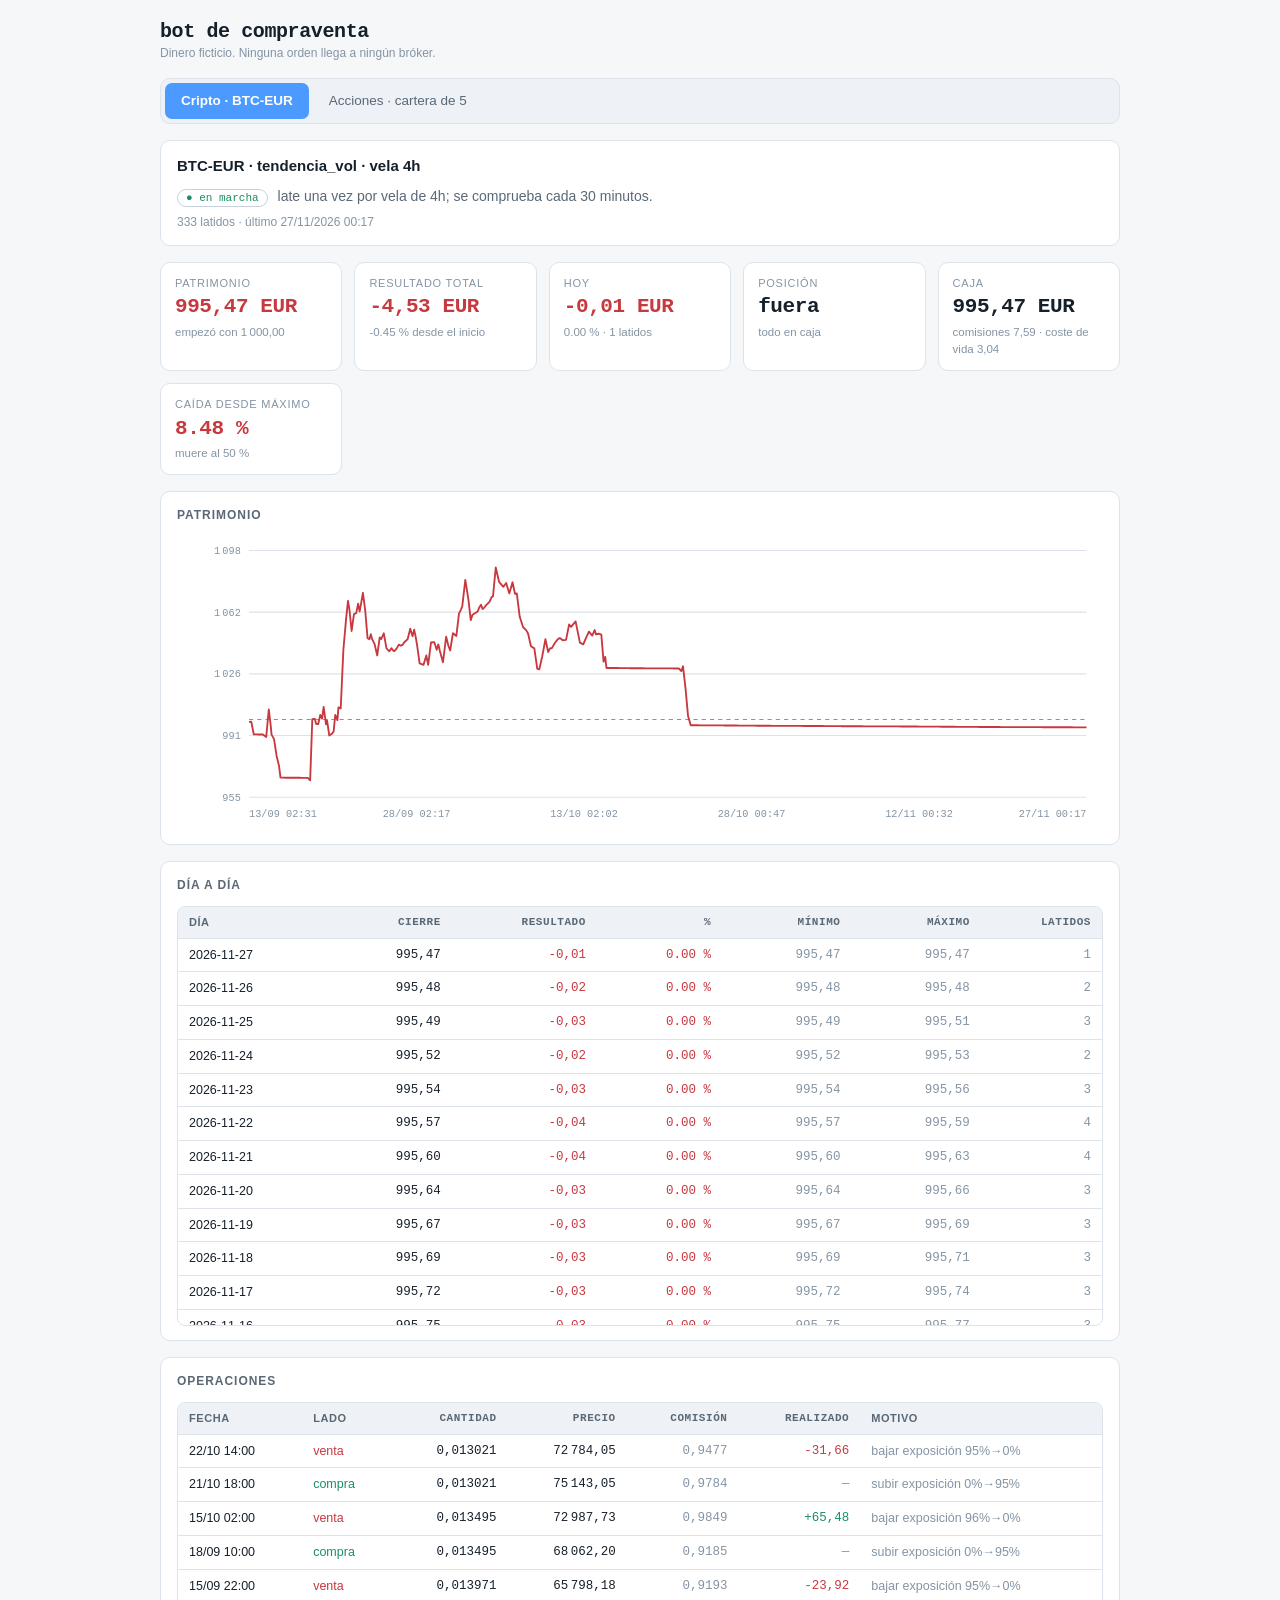
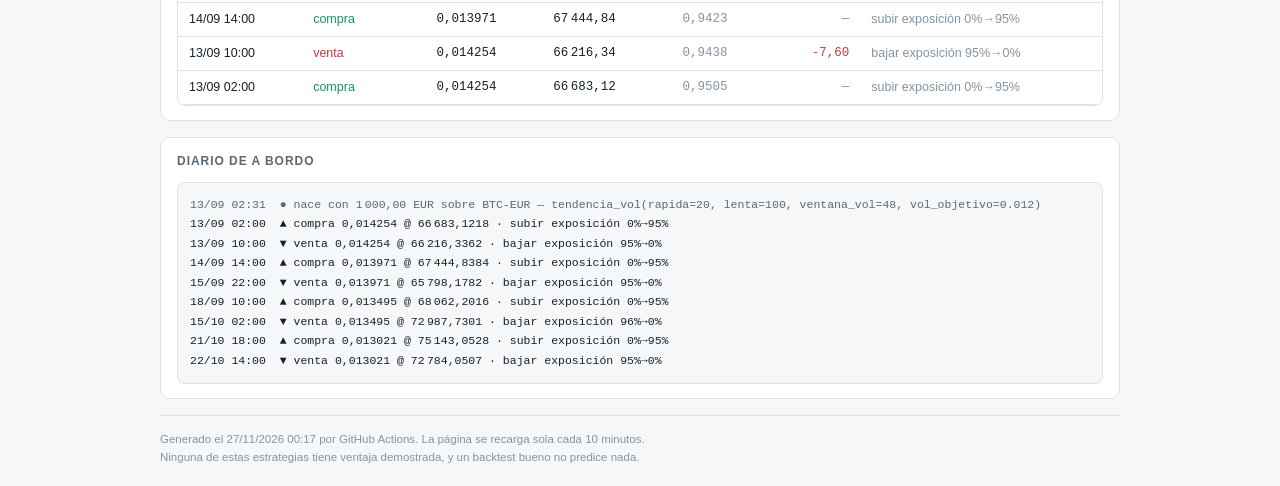
==== docs/index.html @ 5afb5258 "latido 2026-11-27 00:17" ====
<!doctype html>
<html lang="es"><head><meta charset="utf-8">
<meta name="viewport" content="width=device-width,initial-scale=1">
<meta http-equiv="refresh" content="600">
<title>Bot · BTC-EUR</title>
<style>
:root{color-scheme:dark;--f:#0d1117;--f2:#141b24;--f3:#1b2430;--b:#263241;--b2:#334354;
--t:#e6edf3;--t2:#9aa8b8;--t3:#6b7a8c;--verde:#2fbf87;--rojo:#e5606b;--ambar:#f2a33c;
--mono:ui-monospace,SFMono-Regular,Menlo,monospace}
@media (prefers-color-scheme:light){:root{color-scheme:light;--f:#f6f7f9;--f2:#fff;--f3:#eef1f5;
--b:#dde3ea;--b2:#c7d1dc;--t:#16202b;--t2:#5a6876;--t3:#8494a4;--verde:#1a8f63;--rojo:#c8383f}}
*{box-sizing:border-box}
body{margin:0;background:var(--f);color:var(--t);font:14px/1.5 -apple-system,BlinkMacSystemFont,"Segoe UI",Roboto,sans-serif}
.envuelve{max-width:1000px;margin:0 auto;padding:20px;display:flex;flex-direction:column;gap:16px}
h1{font:600 20px/1.2 var(--mono);margin:0;letter-spacing:-.02em}
h2{font-size:15px;margin:0 0 8px}
h3{font-size:12px;text-transform:uppercase;letter-spacing:.08em;color:var(--t2);margin:0 0 12px}
.tarjeta{background:var(--f2);border:1px solid var(--b);border-radius:10px;padding:14px 16px}
.kpis{display:grid;grid-template-columns:repeat(auto-fit,minmax(180px,1fr));gap:12px}
.kpi{background:var(--f2);border:1px solid var(--b);border-radius:10px;padding:12px 14px;display:flex;flex-direction:column;gap:3px}
.kpi-t{font-size:11px;text-transform:uppercase;letter-spacing:.07em;color:var(--t3)}
.kpi-v{font:600 21px/1.25 var(--mono);letter-spacing:-.02em}
.kpi-v.pos{color:var(--verde)} .kpi-v.neg{color:var(--rojo)}
.kpi-s{font-size:11.5px;color:var(--t3)}
.linea{margin:0 0 6px;color:var(--t2)}
.nota{color:var(--t3);font-size:12px;margin:0}
.insignia{font:11px var(--mono);padding:2px 8px;border-radius:999px;border:1px solid var(--b2);margin-right:6px}
.insignia.vivo{color:var(--verde)} .insignia.muerto{color:var(--rojo)} .insignia.pausado{color:var(--t3)}
.envoltura{overflow-x:auto;border:1px solid var(--b);border-radius:8px;max-height:420px;overflow-y:auto}
table{border-collapse:collapse;width:100%;font-size:12.5px}
th,td{padding:7px 11px;text-align:left;white-space:nowrap;border-bottom:1px solid var(--b)}
th{position:sticky;top:0;background:var(--f3);color:var(--t2);font-size:11px;text-transform:uppercase;letter-spacing:.05em}
.num{text-align:right;font-family:var(--mono)}
.pos{color:var(--verde)} .neg{color:var(--rojo)} .apagado{color:var(--t3)}
.malla{stroke:var(--b)} .base{stroke:var(--t3);stroke-dasharray:4 4}
.eje{fill:var(--t3);font:10px var(--mono)}
.diario{margin:0;padding:12px;background:var(--f);border:1px solid var(--b);border-radius:8px;
font:11.5px/1.7 var(--mono);max-height:300px;overflow:auto;color:var(--t2);white-space:pre-wrap}
.l-error{color:var(--rojo)} .l-warning{color:var(--ambar)} .l-hito{color:var(--t)}
footer{color:var(--t3);font-size:11.5px;line-height:1.6;border-top:1px solid var(--b);padding-top:14px}
.pestanas{display:flex;gap:4px;background:var(--f3);padding:4px;border-radius:10px;
border:1px solid var(--b);flex-wrap:wrap}
.pestana{padding:8px 16px;border-radius:7px;color:var(--t2);text-decoration:none;
font-size:13.5px;white-space:nowrap}
.pestana:hover{color:var(--t);background:var(--f2)}
.pestana.activa{background:#4c9aff;color:#fff;font-weight:600}
.datos{display:grid;grid-template-columns:repeat(auto-fit,minmax(130px,1fr));gap:10px}
.dato{background:var(--f3);border:1px solid var(--b);border-radius:8px;padding:9px 11px;
display:flex;flex-direction:column;gap:2px}
.dato-t{font-size:10.5px;text-transform:uppercase;letter-spacing:.06em;color:var(--t3)}
.dato-v{font:600 15px/1.3 var(--mono)}
.insignia.ok{color:var(--verde)} .insignia.falla{color:var(--rojo)}
.titulares{margin:0;padding-left:18px;display:flex;flex-direction:column;gap:7px}
.titulares li{font-size:13px;line-height:1.45}
.titulares a{color:var(--t2);text-decoration:none}
.titulares a:hover{color:#4c9aff;text-decoration:underline}
h3 .insignia{margin-left:8px;text-transform:none;letter-spacing:0}
</style></head><body><div class="envuelve">
<header><h1>bot de compraventa</h1>
<p class="nota">Dinero ficticio. Ninguna orden llega a ningún bróker.</p></header>
<nav class="pestanas"><a class="pestana activa" href="btc4h.html">Cripto · BTC-EUR</a><a class="pestana" href="acciones.html">Acciones · cartera de 5</a></nav>
<section class="tarjeta cabecera-agente">
  <h2>BTC-EUR · tendencia_vol · vela 4h</h2>
  <p class="linea"><span class="insignia vivo">● en marcha</span> late una vez por vela de 4h; se comprueba cada 30 minutos.</p>
  <p class="nota">333 latidos · último 27/11/2026 00:17</p>
</section>

<section class="kpis"><div class="kpi"><span class="kpi-t">Patrimonio</span><span class="kpi-v neg">995,47 EUR</span><span class="kpi-s">empezó con 1 000,00</span></div><div class="kpi"><span class="kpi-t">Resultado total</span><span class="kpi-v neg">-4,53 EUR</span><span class="kpi-s">-0.45 % desde el inicio</span></div><div class="kpi"><span class="kpi-t">Hoy</span><span class="kpi-v neg">-0,01 EUR</span><span class="kpi-s">0.00 % · 1 latidos</span></div><div class="kpi"><span class="kpi-t">Posición</span><span class="kpi-v ">fuera</span><span class="kpi-s">todo en caja</span></div><div class="kpi"><span class="kpi-t">Caja</span><span class="kpi-v ">995,47 EUR</span><span class="kpi-s">comisiones 7,59 · coste de vida 3,04</span></div><div class="kpi"><span class="kpi-t">Caída desde máximo</span><span class="kpi-v neg">8.48 %</span><span class="kpi-s">muere al 50 %</span></div></section>

<section class="tarjeta"><h3>Patrimonio</h3><svg viewBox="0 0 900 280" width="100%" role="img" aria-label="Curva de patrimonio"><line class="malla" x1="70" x2="884" y1="254.0" y2="254.0"/><text class="eje" x="62" y="257.5" text-anchor="end">955</text><line class="malla" x1="70" x2="884" y1="194.0" y2="194.0"/><text class="eje" x="62" y="197.5" text-anchor="end">991</text><line class="malla" x1="70" x2="884" y1="134.0" y2="134.0"/><text class="eje" x="62" y="137.5" text-anchor="end">1 026</text><line class="malla" x1="70" x2="884" y1="74.0" y2="74.0"/><text class="eje" x="62" y="77.5" text-anchor="end">1 062</text><line class="malla" x1="70" x2="884" y1="14.0" y2="14.0"/><text class="eje" x="62" y="17.5" text-anchor="end">1 098</text><text class="eje" x="70.0" y="273" text-anchor="start">13/09 02:31</text><text class="eje" x="232.8" y="273" text-anchor="middle">28/09 02:17</text><text class="eje" x="395.6" y="273" text-anchor="middle">13/10 02:02</text><text class="eje" x="558.4" y="273" text-anchor="middle">28/10 00:47</text><text class="eje" x="721.2" y="273" text-anchor="middle">12/11 00:32</text><text class="eje" x="884.0" y="273" text-anchor="end">27/11 00:17</text><line class="base" x1="70" x2="884" y1="178.4" y2="178.4"/><path d="M70.0 180.8L72.2 180.5L74.6 192.8L76.4 192.8L78.0 192.8L79.2 192.9L81.1 192.9L83.5 192.9L86.7 195.3L89.2 168.6L90.8 181.9L91.9 193.1L94.3 197.4L96.8 213.8L99.1 223.3L100.6 234.9L103.0 234.9L105.4 235.0L108.0 235.0L110.2 235.0L111.6 235.0L114.0 235.0L116.6 235.0L119.0 235.0L121.2 235.1L122.5 235.1L124.6 235.1L127.1 235.1L129.4 237.4L131.5 178.1L134.0 177.8L135.1 182.5L137.2 182.9L139.2 174.0L141.0 177.4L142.5 166.1L144.8 183.1L145.8 179.1L148.0 193.9L150.2 192.5L152.2 190.1L153.8 173.9L155.9 178.9L156.9 166.6L159.1 167.6L161.7 110.6L164.4 79.8L166.2 63.0L167.5 71.0L169.7 92.3L172.0 76.0L174.2 75.0L176.0 65.7L177.5 73.4L178.6 67.4L180.7 55.2L182.9 72.2L185.2 99.3L187.0 100.4L188.4 95.4L189.6 100.3L192.0 105.0L194.6 116.1L197.0 98.6L198.5 100.1L201.0 94.6L203.6 109.3L206.3 112.1L208.5 109.0L210.0 111.3L211.2 112.0L213.4 109.5L215.6 105.6L217.6 106.7L219.4 105.6L220.7 103.5L224.2 100.2L226.7 90.1L228.9 97.5L230.5 91.0L232.0 98.3L233.2 105.2L235.8 123.7L239.6 125.2L242.3 116.1L244.1 125.3L246.9 103.5L250.0 103.1L252.4 110.6L254.0 105.3L255.5 111.8L258.5 122.7L261.6 97.8L263.8 106.9L265.5 111.3L268.2 94.5L271.5 97.1L274.1 75.2L275.8 72.0L277.3 68.0L280.2 42.6L283.3 62.3L285.5 81.8L287.2 76.6L289.6 75.0L292.2 73.3L293.9 69.2L295.5 66.9L297.0 71.0L298.1 70.2L300.7 66.9L303.7 64.0L305.8 59.4L307.1 58.6L309.8 30.6L313.0 44.5L317.2 49.4L319.9 45.6L323.0 55.8L326.1 45.0L328.5 56.2L330.3 55.9L333.1 78.5L336.4 88.7L339.3 91.5L341.2 94.8L344.0 107.1L347.3 109.2L350.1 128.8L352.1 129.6L354.9 117.4L358.1 100.3L360.7 112.7L362.7 109.0L364.2 109.2L367.4 103.8L370.2 100.2L372.1 99.2L374.9 101.3L378.1 101.0L381.1 86.0L383.0 88.3L387.4 83.0L391.6 103.6L394.9 105.3L397.0 100.3L400.4 93.0L403.6 96.8L405.9 91.4L407.3 95.7L409.9 95.0L412.4 95.8L414.6 122.1L416.2 117.5L417.4 128.3L419.4 128.3L421.6 128.3L423.8 128.3L425.7 128.3L427.2 128.3L428.3 128.3L430.4 128.4L432.6 128.4L434.9 128.4L436.7 128.4L438.2 128.4L439.2 128.4L441.3 128.5L443.2 128.5L445.0 128.5L446.6 128.5L448.7 128.5L450.6 128.5L452.9 128.5L455.2 128.6L457.0 128.6L458.3 128.6L459.4 128.6L461.3 128.6L463.8 128.6L467.4 128.7L469.9 128.7L473.8 128.7L476.1 128.7L478.4 128.7L480.3 128.7L481.9 128.7L482.9 128.8L485.2 128.8L487.8 128.8L490.2 131.3L491.8 126.6L494.2 147.7L496.7 175.0L499.3 183.9L501.5 183.9L503.1 183.9L504.3 183.9L506.4 183.9L508.7 184.0L511.0 184.0L512.9 184.0L514.2 184.0L515.5 184.0L517.7 184.0L520.0 184.1L521.6 184.1L523.0 184.1L525.2 184.1L526.1 184.1L528.3 184.1L530.5 184.1L532.4 184.2L534.0 184.2L535.3 184.2L537.5 184.2L540.3 184.2L543.6 184.2L546.0 184.3L547.7 184.3L549.9 184.3L554.9 184.3L557.0 184.3L558.5 184.3L561.0 184.3L563.8 184.4L566.4 184.4L568.4 184.4L570.2 184.4L573.2 184.4L576.4 184.4L578.7 184.5L580.4 184.5L583.1 184.5L586.4 184.5L588.8 184.5L590.6 184.5L592.1 184.5L595.1 184.6L598.0 184.6L599.9 184.6L601.4 184.6L602.9 184.6L606.3 184.6L609.5 184.7L611.5 184.7L613.1 184.7L616.3 184.7L620.7 184.7L623.7 184.7L626.7 184.7L630.5 184.8L633.1 184.8L635.1 184.8L638.1 184.8L641.9 184.8L644.6 184.8L646.6 184.9L650.3 184.9L653.8 184.9L656.3 184.9L659.6 184.9L663.2 184.9L665.8 184.9L667.5 185.0L670.3 185.0L673.4 185.0L675.6 185.0L677.4 185.0L679.1 185.0L682.2 185.1L685.4 185.1L687.4 185.1L689.2 185.1L692.4 185.1L697.3 185.1L700.6 185.1L704.1 185.2L707.7 185.2L710.2 185.2L711.9 185.2L715.5 185.2L719.0 185.2L721.9 185.3L725.2 185.3L729.1 185.3L731.7 185.3L733.8 185.3L737.5 185.3L740.8 185.3L743.3 185.4L746.3 185.4L749.5 185.4L751.8 185.4L753.5 185.4L755.2 185.4L758.5 185.5L761.7 185.5L763.8 185.5L765.8 185.5L769.2 185.5L773.8 185.5L777.0 185.5L781.0 185.6L785.1 185.6L787.9 185.6L791.8 185.6L795.4 185.6L798.1 185.6L801.7 185.7L805.9 185.7L808.7 185.7L812.1 185.7L816.1 185.7L818.9 185.7L821.1 185.7L825.0 185.8L828.2 185.8L830.2 185.8L833.4 185.8L837.1 185.8L839.7 185.8L841.8 185.9L845.7 185.9L851.1 185.9L854.6 185.9L860.0 185.9L863.9 185.9L868.4 185.9L872.8 186.0L875.4 186.0L880.0 186.0L884.0 186.0" fill="none" stroke="var(--rojo)" stroke-width="1.8" stroke-linejoin="round"/></svg></section>





<section class="tarjeta"><h3>Día a día</h3>
<div class="envoltura"><table>
<thead><tr><th>día</th><th class="num">cierre</th><th class="num">resultado</th><th class="num">%</th><th class="num">mínimo</th><th class="num">máximo</th><th class="num">latidos</th></tr></thead>
<tbody><tr><td>2026-11-27</td><td class="num">995,47</td><td class="num neg">-0,01</td><td class="num neg">0.00 %</td><td class="num apagado">995,47</td><td class="num apagado">995,47</td><td class="num apagado">1</td></tr><tr><td>2026-11-26</td><td class="num">995,48</td><td class="num neg">-0,02</td><td class="num neg">0.00 %</td><td class="num apagado">995,48</td><td class="num apagado">995,48</td><td class="num apagado">2</td></tr><tr><td>2026-11-25</td><td class="num">995,49</td><td class="num neg">-0,03</td><td class="num neg">0.00 %</td><td class="num apagado">995,49</td><td class="num apagado">995,51</td><td class="num apagado">3</td></tr><tr><td>2026-11-24</td><td class="num">995,52</td><td class="num neg">-0,02</td><td class="num neg">0.00 %</td><td class="num apagado">995,52</td><td class="num apagado">995,53</td><td class="num apagado">2</td></tr><tr><td>2026-11-23</td><td class="num">995,54</td><td class="num neg">-0,03</td><td class="num neg">0.00 %</td><td class="num apagado">995,54</td><td class="num apagado">995,56</td><td class="num apagado">3</td></tr><tr><td>2026-11-22</td><td class="num">995,57</td><td class="num neg">-0,04</td><td class="num neg">0.00 %</td><td class="num apagado">995,57</td><td class="num apagado">995,59</td><td class="num apagado">4</td></tr><tr><td>2026-11-21</td><td class="num">995,60</td><td class="num neg">-0,04</td><td class="num neg">0.00 %</td><td class="num apagado">995,60</td><td class="num apagado">995,63</td><td class="num apagado">4</td></tr><tr><td>2026-11-20</td><td class="num">995,64</td><td class="num neg">-0,03</td><td class="num neg">0.00 %</td><td class="num apagado">995,64</td><td class="num apagado">995,66</td><td class="num apagado">3</td></tr><tr><td>2026-11-19</td><td class="num">995,67</td><td class="num neg">-0,03</td><td class="num neg">0.00 %</td><td class="num apagado">995,67</td><td class="num apagado">995,69</td><td class="num apagado">3</td></tr><tr><td>2026-11-18</td><td class="num">995,69</td><td class="num neg">-0,03</td><td class="num neg">0.00 %</td><td class="num apagado">995,69</td><td class="num apagado">995,71</td><td class="num apagado">3</td></tr><tr><td>2026-11-17</td><td class="num">995,72</td><td class="num neg">-0,03</td><td class="num neg">0.00 %</td><td class="num apagado">995,72</td><td class="num apagado">995,74</td><td class="num apagado">3</td></tr><tr><td>2026-11-16</td><td class="num">995,75</td><td class="num neg">-0,03</td><td class="num neg">0.00 %</td><td class="num apagado">995,75</td><td class="num apagado">995,77</td><td class="num apagado">3</td></tr><tr><td>2026-11-15</td><td class="num">995,78</td><td class="num neg">-0,04</td><td class="num neg">0.00 %</td><td class="num apagado">995,78</td><td class="num apagado">995,80</td><td class="num apagado">4</td></tr><tr><td>2026-11-14</td><td class="num">995,81</td><td class="num neg">-0,05</td><td class="num neg">0.00 %</td><td class="num apagado">995,81</td><td class="num apagado">995,85</td><td class="num apagado">5</td></tr><tr><td>2026-11-13</td><td class="num">995,86</td><td class="num neg">-0,03</td><td class="num neg">0.00 %</td><td class="num apagado">995,86</td><td class="num apagado">995,88</td><td class="num apagado">3</td></tr><tr><td>2026-11-12</td><td class="num">995,89</td><td class="num neg">-0,04</td><td class="num neg">0.00 %</td><td class="num apagado">995,89</td><td class="num apagado">995,91</td><td class="num apagado">4</td></tr><tr><td>2026-11-11</td><td class="num">995,92</td><td class="num neg">-0,04</td><td class="num neg">0.00 %</td><td class="num apagado">995,92</td><td class="num apagado">995,95</td><td class="num apagado">4</td></tr><tr><td>2026-11-10</td><td class="num">995,96</td><td class="num neg">-0,03</td><td class="num neg">0.00 %</td><td class="num apagado">995,96</td><td class="num apagado">995,98</td><td class="num apagado">3</td></tr><tr><td>2026-11-09</td><td class="num">995,99</td><td class="num neg">-0,03</td><td class="num neg">0.00 %</td><td class="num apagado">995,99</td><td class="num apagado">996,00</td><td class="num apagado">3</td></tr><tr><td>2026-11-08</td><td class="num">996,01</td><td class="num neg">-0,04</td><td class="num neg">0.00 %</td><td class="num apagado">996,01</td><td class="num apagado">996,04</td><td class="num apagado">4</td></tr><tr><td>2026-11-07</td><td class="num">996,05</td><td class="num neg">-0,05</td><td class="num neg">0.00 %</td><td class="num apagado">996,05</td><td class="num apagado">996,09</td><td class="num apagado">5</td></tr><tr><td>2026-11-06</td><td class="num">996,10</td><td class="num neg">-0,04</td><td class="num neg">0.00 %</td><td class="num apagado">996,10</td><td class="num apagado">996,12</td><td class="num apagado">4</td></tr><tr><td>2026-11-05</td><td class="num">996,13</td><td class="num neg">-0,03</td><td class="num neg">0.00 %</td><td class="num apagado">996,13</td><td class="num apagado">996,15</td><td class="num apagado">3</td></tr><tr><td>2026-11-04</td><td class="num">996,16</td><td class="num neg">-0,04</td><td class="num neg">0.00 %</td><td class="num apagado">996,16</td><td class="num apagado">996,19</td><td class="num apagado">4</td></tr><tr><td>2026-11-03</td><td class="num">996,20</td><td class="num neg">-0,04</td><td class="num neg">0.00 %</td><td class="num apagado">996,20</td><td class="num apagado">996,22</td><td class="num apagado">4</td></tr><tr><td>2026-11-02</td><td class="num">996,23</td><td class="num neg">-0,03</td><td class="num neg">0.00 %</td><td class="num apagado">996,23</td><td class="num apagado">996,25</td><td class="num apagado">3</td></tr><tr><td>2026-11-01</td><td class="num">996,26</td><td class="num neg">-0,04</td><td class="num neg">0.00 %</td><td class="num apagado">996,26</td><td class="num apagado">996,29</td><td class="num apagado">4</td></tr><tr><td>2026-10-31</td><td class="num">996,30</td><td class="num neg">-0,05</td><td class="num neg">0.00 %</td><td class="num apagado">996,30</td><td class="num apagado">996,33</td><td class="num apagado">5</td></tr><tr><td>2026-10-30</td><td class="num">996,34</td><td class="num neg">-0,05</td><td class="num neg">0.00 %</td><td class="num apagado">996,34</td><td class="num apagado">996,38</td><td class="num apagado">5</td></tr><tr><td>2026-10-29</td><td class="num">996,39</td><td class="num neg">-0,04</td><td class="num neg">0.00 %</td><td class="num apagado">996,39</td><td class="num apagado">996,42</td><td class="num apagado">4</td></tr><tr><td>2026-10-28</td><td class="num">996,42</td><td class="num neg">-0,05</td><td class="num neg">0.00 %</td><td class="num apagado">996,42</td><td class="num apagado">996,46</td><td class="num apagado">5</td></tr><tr><td>2026-10-27</td><td class="num">996,47</td><td class="num neg">-0,04</td><td class="num neg">0.00 %</td><td class="num apagado">996,47</td><td class="num apagado">996,50</td><td class="num apagado">4</td></tr><tr><td>2026-10-26</td><td class="num">996,51</td><td class="num neg">-0,04</td><td class="num neg">0.00 %</td><td class="num apagado">996,51</td><td class="num apagado">996,53</td><td class="num apagado">4</td></tr><tr><td>2026-10-25</td><td class="num">996,54</td><td class="num neg">-0,06</td><td class="num neg">-0.01 %</td><td class="num apagado">996,54</td><td class="num apagado">996,60</td><td class="num apagado">7</td></tr><tr><td>2026-10-24</td><td class="num">996,61</td><td class="num neg">-0,05</td><td class="num neg">-0.01 %</td><td class="num apagado">996,61</td><td class="num apagado">996,65</td><td class="num apagado">6</td></tr><tr><td>2026-10-23</td><td class="num">996,66</td><td class="num neg">-0,05</td><td class="num neg">0.00 %</td><td class="num apagado">996,66</td><td class="num apagado">996,70</td><td class="num apagado">5</td></tr><tr><td>2026-10-22</td><td class="num">996,71</td><td class="num neg">-34,03</td><td class="num neg">-3.30 %</td><td class="num apagado">996,71</td><td class="num apagado">1 018,19</td><td class="num apagado">5</td></tr><tr><td>2026-10-21</td><td class="num">1 030,74</td><td class="num pos">+1,29</td><td class="num pos">0.12 %</td><td class="num apagado">1 027,94</td><td class="num apagado">1 030,74</td><td class="num apagado">6</td></tr><tr><td>2026-10-20</td><td class="num">1 029,45</td><td class="num neg">-0,04</td><td class="num neg">0.00 %</td><td class="num apagado">1 029,45</td><td class="num apagado">1 029,48</td><td class="num apagado">4</td></tr><tr><td>2026-10-19</td><td class="num">1 029,49</td><td class="num neg">-0,04</td><td class="num neg">0.00 %</td><td class="num apagado">1 029,49</td><td class="num apagado">1 029,51</td><td class="num apagado">4</td></tr><tr><td>2026-10-18</td><td class="num">1 029,52</td><td class="num neg">-0,05</td><td class="num neg">-0.01 %</td><td class="num apagado">1 029,52</td><td class="num apagado">1 029,57</td><td class="num apagado">6</td></tr><tr><td>2026-10-17</td><td class="num">1 029,58</td><td class="num neg">-0,06</td><td class="num neg">-0.01 %</td><td class="num apagado">1 029,58</td><td class="num apagado">1 029,63</td><td class="num apagado">7</td></tr><tr><td>2026-10-16</td><td class="num">1 029,64</td><td class="num neg">-0,05</td><td class="num neg">0.00 %</td><td class="num apagado">1 029,64</td><td class="num apagado">1 029,68</td><td class="num apagado">5</td></tr><tr><td>2026-10-15</td><td class="num">1 029,69</td><td class="num neg">-6,45</td><td class="num neg">-0.62 %</td><td class="num apagado">1 029,69</td><td class="num apagado">1 029,73</td><td class="num apagado">6</td></tr><tr><td>2026-10-14</td><td class="num">1 036,14</td><td class="num neg">-12,28</td><td class="num neg">-1.17 %</td><td class="num apagado">1 033,36</td><td class="num apagado">1 051,58</td><td class="num apagado">6</td></tr><tr><td>2026-10-13</td><td class="num">1 048,42</td><td class="num pos">+4,05</td><td class="num pos">0.39 %</td><td class="num apagado">1 043,37</td><td class="num apagado">1 050,63</td><td class="num apagado">4</td></tr><tr><td>2026-10-12</td><td class="num">1 044,37</td><td class="num neg">-9,09</td><td class="num neg">-0.86 %</td><td class="num apagado">1 044,37</td><td class="num apagado">1 056,60</td><td class="num apagado">2</td></tr><tr><td>2026-10-11</td><td class="num">1 053,46</td><td class="num pos">+6,48</td><td class="num pos">0.62 %</td><td class="num apagado">1 045,75</td><td class="num apagado">1 054,81</td><td class="num apagado">4</td></tr><tr><td>2026-10-10</td><td class="num">1 046,97</td><td class="num pos">+8,00</td><td class="num pos">0.77 %</td><td class="num apagado">1 041,01</td><td class="num apagado">1 046,97</td><td class="num apagado">5</td></tr><tr><td>2026-10-09</td><td class="num">1 038,97</td><td class="num pos">+9,57</td><td class="num pos">0.93 %</td><td class="num apagado">1 028,94</td><td class="num apagado">1 046,30</td><td class="num apagado">4</td></tr><tr><td>2026-10-08</td><td class="num">1 029,40</td><td class="num neg">-22,16</td><td class="num neg">-2.11 %</td><td class="num apagado">1 029,40</td><td class="num apagado">1 049,56</td><td class="num apagado">4</td></tr><tr><td>2026-10-07</td><td class="num">1 051,55</td><td class="num neg">-20,96</td><td class="num neg">-1.95 %</td><td class="num apagado">1 051,55</td><td class="num apagado">1 072,67</td><td class="num apagado">4</td></tr><tr><td>2026-10-06</td><td class="num">1 072,51</td><td class="num neg">-3,98</td><td class="num neg">-0.37 %</td><td class="num apagado">1 072,51</td><td class="num apagado">1 079,13</td><td class="num apagado">4</td></tr><tr><td>2026-10-05</td><td class="num">1 076,49</td><td class="num pos">+5,45</td><td class="num pos">0.51 %</td><td class="num apagado">1 076,49</td><td class="num apagado">1 087,70</td><td class="num apagado">3</td></tr><tr><td>2026-10-04</td><td class="num">1 071,05</td><td class="num pos">+4,88</td><td class="num pos">0.46 %</td><td class="num apagado">1 063,73</td><td class="num apagado">1 071,05</td><td class="num apagado">6</td></tr><tr><td>2026-10-03</td><td class="num">1 066,17</td><td class="num pos">+8,85</td><td class="num pos">0.84 %</td><td class="num apagado">1 060,40</td><td class="num apagado">1 066,17</td><td class="num apagado">5</td></tr><tr><td>2026-10-02</td><td class="num">1 057,32</td><td class="num neg">-3,87</td><td class="num neg">-0.36 %</td><td class="num apagado">1 057,32</td><td class="num apagado">1 080,58</td><td class="num apagado">5</td></tr><tr><td>2026-10-01</td><td class="num">1 061,18</td><td class="num pos">+18,76</td><td class="num pos">1.80 %</td><td class="num apagado">1 039,81</td><td class="num apagado">1 061,18</td><td class="num apagado">4</td></tr><tr><td>2026-09-30</td><td class="num">1 042,42</td><td class="num pos">+2,23</td><td class="num pos">0.21 %</td><td class="num apagado">1 033,00</td><td class="num apagado">1 047,83</td><td class="num apagado">5</td></tr><tr><td>2026-09-29</td><td class="num">1 040,19</td><td class="num pos">+3,24</td><td class="num pos">0.31 %</td><td class="num apagado">1 031,48</td><td class="num apagado">1 044,65</td><td class="num apagado">4</td></tr><tr><td>2026-09-28</td><td class="num">1 036,95</td><td class="num neg">-14,86</td><td class="num neg">-1.41 %</td><td class="num apagado">1 031,54</td><td class="num apagado">1 047,50</td><td class="num apagado">5</td></tr><tr><td>2026-09-27</td><td class="num">1 051,81</td><td class="num pos">+7,37</td><td class="num pos">0.71 %</td><td class="num apagado">1 046,37</td><td class="num apagado">1 052,37</td><td class="num apagado">4</td></tr><tr><td>2026-09-26</td><td class="num">1 044,44</td><td class="num pos">+4,62</td><td class="num pos">0.44 %</td><td class="num apagado">1 039,35</td><td class="num apagado">1 044,44</td><td class="num apagado">6</td></tr><tr><td>2026-09-25</td><td class="num">1 039,82</td><td class="num neg">-6,61</td><td class="num neg">-0.63 %</td><td class="num apagado">1 039,32</td><td class="num apagado">1 049,71</td><td class="num apagado">5</td></tr><tr><td>2026-09-24</td><td class="num">1 046,43</td><td class="num pos">+0,15</td><td class="num pos">0.01 %</td><td class="num apagado">1 036,92</td><td class="num apagado">1 049,20</td><td class="num apagado">6</td></tr><tr><td>2026-09-23</td><td class="num">1 046,28</td><td class="num neg">-20,55</td><td class="num neg">-1.93 %</td><td class="num apagado">1 046,28</td><td class="num apagado">1 073,10</td><td class="num apagado">6</td></tr><tr><td>2026-09-22</td><td class="num">1 066,83</td><td class="num neg">-1,65</td><td class="num neg">-0.15 %</td><td class="num apagado">1 051,04</td><td class="num apagado">1 066,83</td><td class="num apagado">5</td></tr><tr><td>2026-09-21</td><td class="num">1 068,48</td><td class="num pos">+65,84</td><td class="num pos">6.57 %</td><td class="num apagado">999,69</td><td class="num apagado">1 068,48</td><td class="num apagado">6</td></tr><tr><td>2026-09-20</td><td class="num">1 002,64</td><td class="num pos">+5,42</td><td class="num pos">0.54 %</td><td class="num apagado">990,78</td><td class="num apagado">1 002,64</td><td class="num apagado">5</td></tr><tr><td>2026-09-19</td><td class="num">997,21</td><td class="num neg">-3,11</td><td class="num neg">-0.31 %</td><td class="num apagado">997,21</td><td class="num apagado">1 007,27</td><td class="num apagado">6</td></tr><tr><td>2026-09-18</td><td class="num">1 000,33</td><td class="num pos">+33,98</td><td class="num pos">3.52 %</td><td class="num apagado">964,94</td><td class="num apagado">1 000,33</td><td class="num apagado">5</td></tr><tr><td>2026-09-17</td><td class="num">966,35</td><td class="num neg">-0,05</td><td class="num neg">0.00 %</td><td class="num apagado">966,35</td><td class="num apagado">966,38</td><td class="num apagado">5</td></tr><tr><td>2026-09-16</td><td class="num">966,39</td><td class="num neg">-0,05</td><td class="num neg">0.00 %</td><td class="num apagado">966,39</td><td class="num apagado">966,43</td><td class="num apagado">5</td></tr><tr><td>2026-09-15</td><td class="num">966,44</td><td class="num neg">-39,36</td><td class="num neg">-3.91 %</td><td class="num apagado">966,44</td><td class="num apagado">997,87</td><td class="num apagado">6</td></tr><tr><td>2026-09-14</td><td class="num">1 005,80</td><td class="num pos">+14,40</td><td class="num pos">1.45 %</td><td class="num apagado">989,96</td><td class="num apagado">1 005,80</td><td class="num apagado">4</td></tr><tr><td>2026-09-13</td><td class="num">991,40</td><td class="num apagado">0,00</td><td class="num apagado">0.00 %</td><td class="num apagado">991,40</td><td class="num apagado">998,76</td><td class="num apagado">6</td></tr></tbody></table></div></section>

<section class="tarjeta"><h3>Operaciones</h3>
<div class="envoltura"><table>
<thead><tr><th>fecha</th><th>lado</th><th class="num">cantidad</th><th class="num">precio</th><th class="num">comisión</th><th class="num">realizado</th><th>motivo</th></tr></thead>
<tbody><tr><td>22/10 14:00</td><td class="neg">venta</td><td class="num">0,013021</td><td class="num">72 784,05</td><td class="num apagado">0,9477</td><td class="num neg">-31,66</td><td class="apagado">bajar exposición 95%→0%</td></tr><tr><td>21/10 18:00</td><td class="pos">compra</td><td class="num">0,013021</td><td class="num">75 143,05</td><td class="num apagado">0,9784</td><td class="num apagado">—</td><td class="apagado">subir exposición 0%→95%</td></tr><tr><td>15/10 02:00</td><td class="neg">venta</td><td class="num">0,013495</td><td class="num">72 987,73</td><td class="num apagado">0,9849</td><td class="num pos">+65,48</td><td class="apagado">bajar exposición 96%→0%</td></tr><tr><td>18/09 10:00</td><td class="pos">compra</td><td class="num">0,013495</td><td class="num">68 062,20</td><td class="num apagado">0,9185</td><td class="num apagado">—</td><td class="apagado">subir exposición 0%→95%</td></tr><tr><td>15/09 22:00</td><td class="neg">venta</td><td class="num">0,013971</td><td class="num">65 798,18</td><td class="num apagado">0,9193</td><td class="num neg">-23,92</td><td class="apagado">bajar exposición 95%→0%</td></tr><tr><td>14/09 14:00</td><td class="pos">compra</td><td class="num">0,013971</td><td class="num">67 444,84</td><td class="num apagado">0,9423</td><td class="num apagado">—</td><td class="apagado">subir exposición 0%→95%</td></tr><tr><td>13/09 10:00</td><td class="neg">venta</td><td class="num">0,014254</td><td class="num">66 216,34</td><td class="num apagado">0,9438</td><td class="num neg">-7,60</td><td class="apagado">bajar exposición 95%→0%</td></tr><tr><td>13/09 02:00</td><td class="pos">compra</td><td class="num">0,014254</td><td class="num">66 683,12</td><td class="num apagado">0,9505</td><td class="num apagado">—</td><td class="apagado">subir exposición 0%→95%</td></tr></tbody></table></div></section>

<section class="tarjeta"><h3>Diario de a bordo</h3><pre class="diario"><div class="">13/09 02:31  ● nace con 1 000,00 EUR sobre BTC-EUR — tendencia_vol(rapida=20, lenta=100, ventana_vol=48, vol_objetivo=0.012)</div><div class="l-hito">13/09 02:00  ▲ compra 0,014254 @ 66 683,1218 · subir exposición 0%→95%</div><div class="l-hito">13/09 10:00  ▼ venta 0,014254 @ 66 216,3362 · bajar exposición 95%→0%</div><div class="l-hito">14/09 14:00  ▲ compra 0,013971 @ 67 444,8384 · subir exposición 0%→95%</div><div class="l-hito">15/09 22:00  ▼ venta 0,013971 @ 65 798,1782 · bajar exposición 95%→0%</div><div class="l-hito">18/09 10:00  ▲ compra 0,013495 @ 68 062,2016 · subir exposición 0%→95%</div><div class="l-hito">15/10 02:00  ▼ venta 0,013495 @ 72 987,7301 · bajar exposición 96%→0%</div><div class="l-hito">21/10 18:00  ▲ compra 0,013021 @ 75 143,0528 · subir exposición 0%→95%</div><div class="l-hito">22/10 14:00  ▼ venta 0,013021 @ 72 784,0507 · bajar exposición 95%→0%</div></pre></section>

<footer>Generado el 27/11/2026 00:17 por GitHub Actions. La página se recarga sola cada 10 minutos.<br>
Ninguna de estas estrategias tiene ventaja demostrada, y un backtest bueno no predice nada.</footer>
</div></body></html>
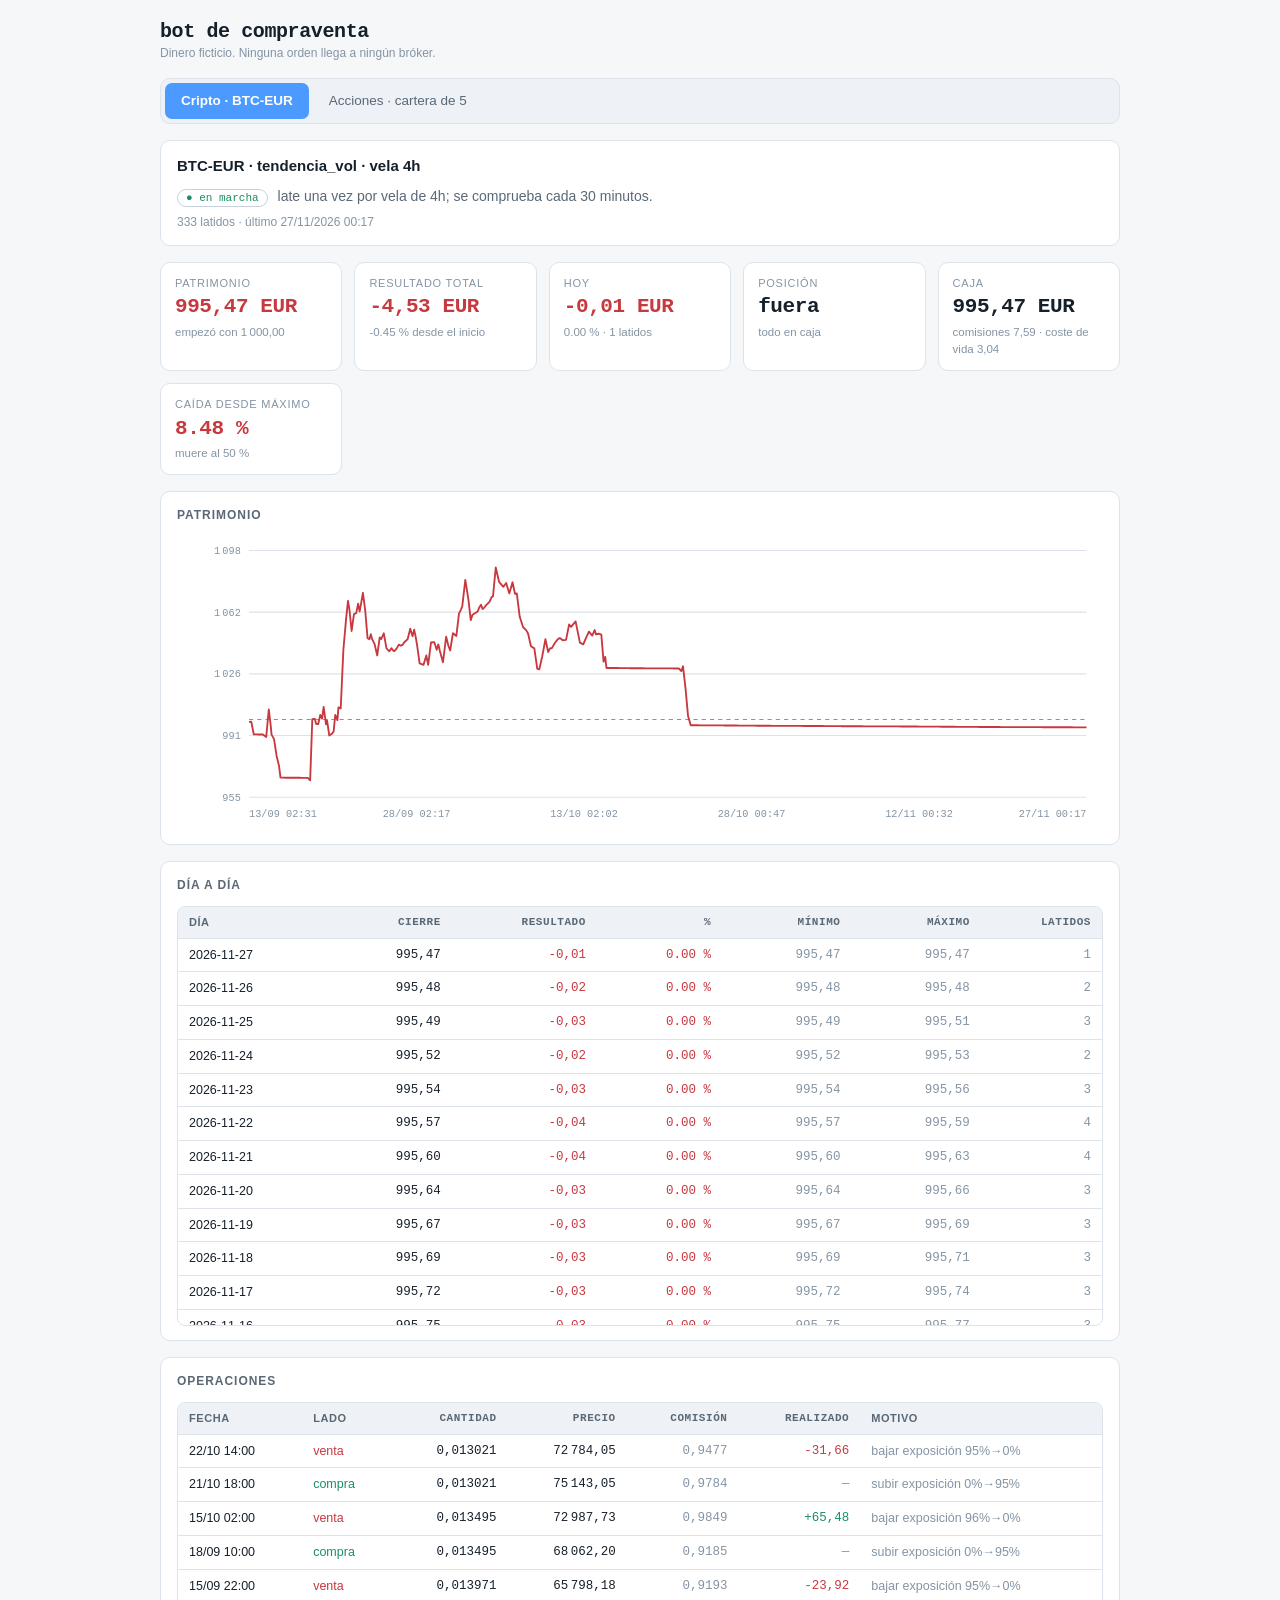
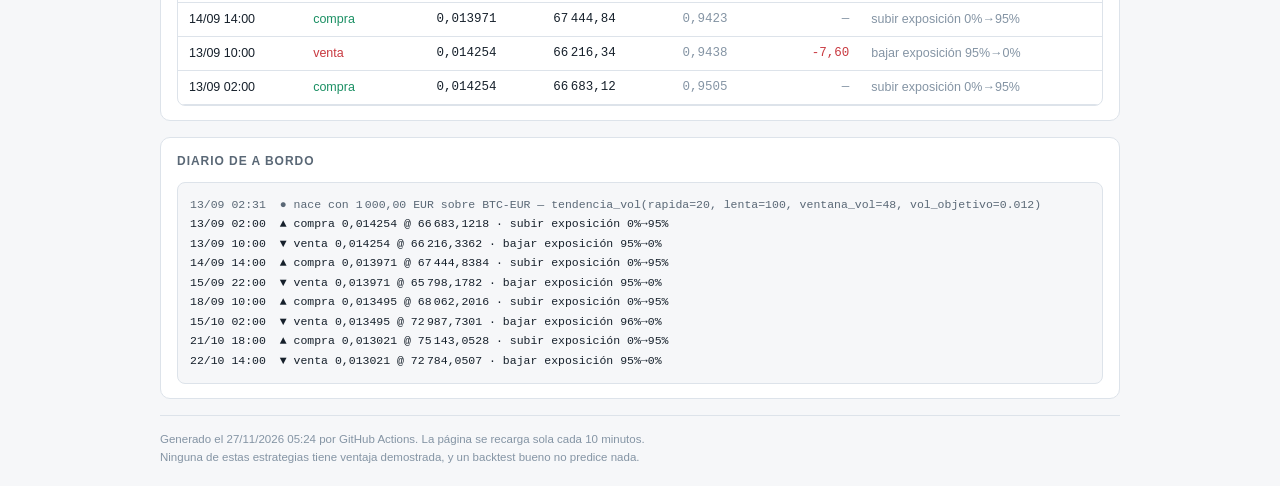
==== commit dd0760f8: "rastreo 2026-11-27" ====
--- a/docs/index.html
+++ b/docs/index.html
@@ -85,6 +85,6 @@
 
 <section class="tarjeta"><h3>Diario de a bordo</h3><pre class="diario"><div class="">13/09 02:31  ● nace con 1 000,00 EUR sobre BTC-EUR — tendencia_vol(rapida=20, lenta=100, ventana_vol=48, vol_objetivo=0.012)</div><div class="l-hito">13/09 02:00  ▲ compra 0,014254 @ 66 683,1218 · subir exposición 0%→95%</div><div class="l-hito">13/09 10:00  ▼ venta 0,014254 @ 66 216,3362 · bajar exposición 95%→0%</div><div class="l-hito">14/09 14:00  ▲ compra 0,013971 @ 67 444,8384 · subir exposición 0%→95%</div><div class="l-hito">15/09 22:00  ▼ venta 0,013971 @ 65 798,1782 · bajar exposición 95%→0%</div><div class="l-hito">18/09 10:00  ▲ compra 0,013495 @ 68 062,2016 · subir exposición 0%→95%</div><div class="l-hito">15/10 02:00  ▼ venta 0,013495 @ 72 987,7301 · bajar exposición 96%→0%</div><div class="l-hito">21/10 18:00  ▲ compra 0,013021 @ 75 143,0528 · subir exposición 0%→95%</div><div class="l-hito">22/10 14:00  ▼ venta 0,013021 @ 72 784,0507 · bajar exposición 95%→0%</div></pre></section>
 
-<footer>Generado el 27/11/2026 00:17 por GitHub Actions. La página se recarga sola cada 10 minutos.<br>
+<footer>Generado el 27/11/2026 05:24 por GitHub Actions. La página se recarga sola cada 10 minutos.<br>
 Ninguna de estas estrategias tiene ventaja demostrada, y un backtest bueno no predice nada.</footer>
 </div></body></html>
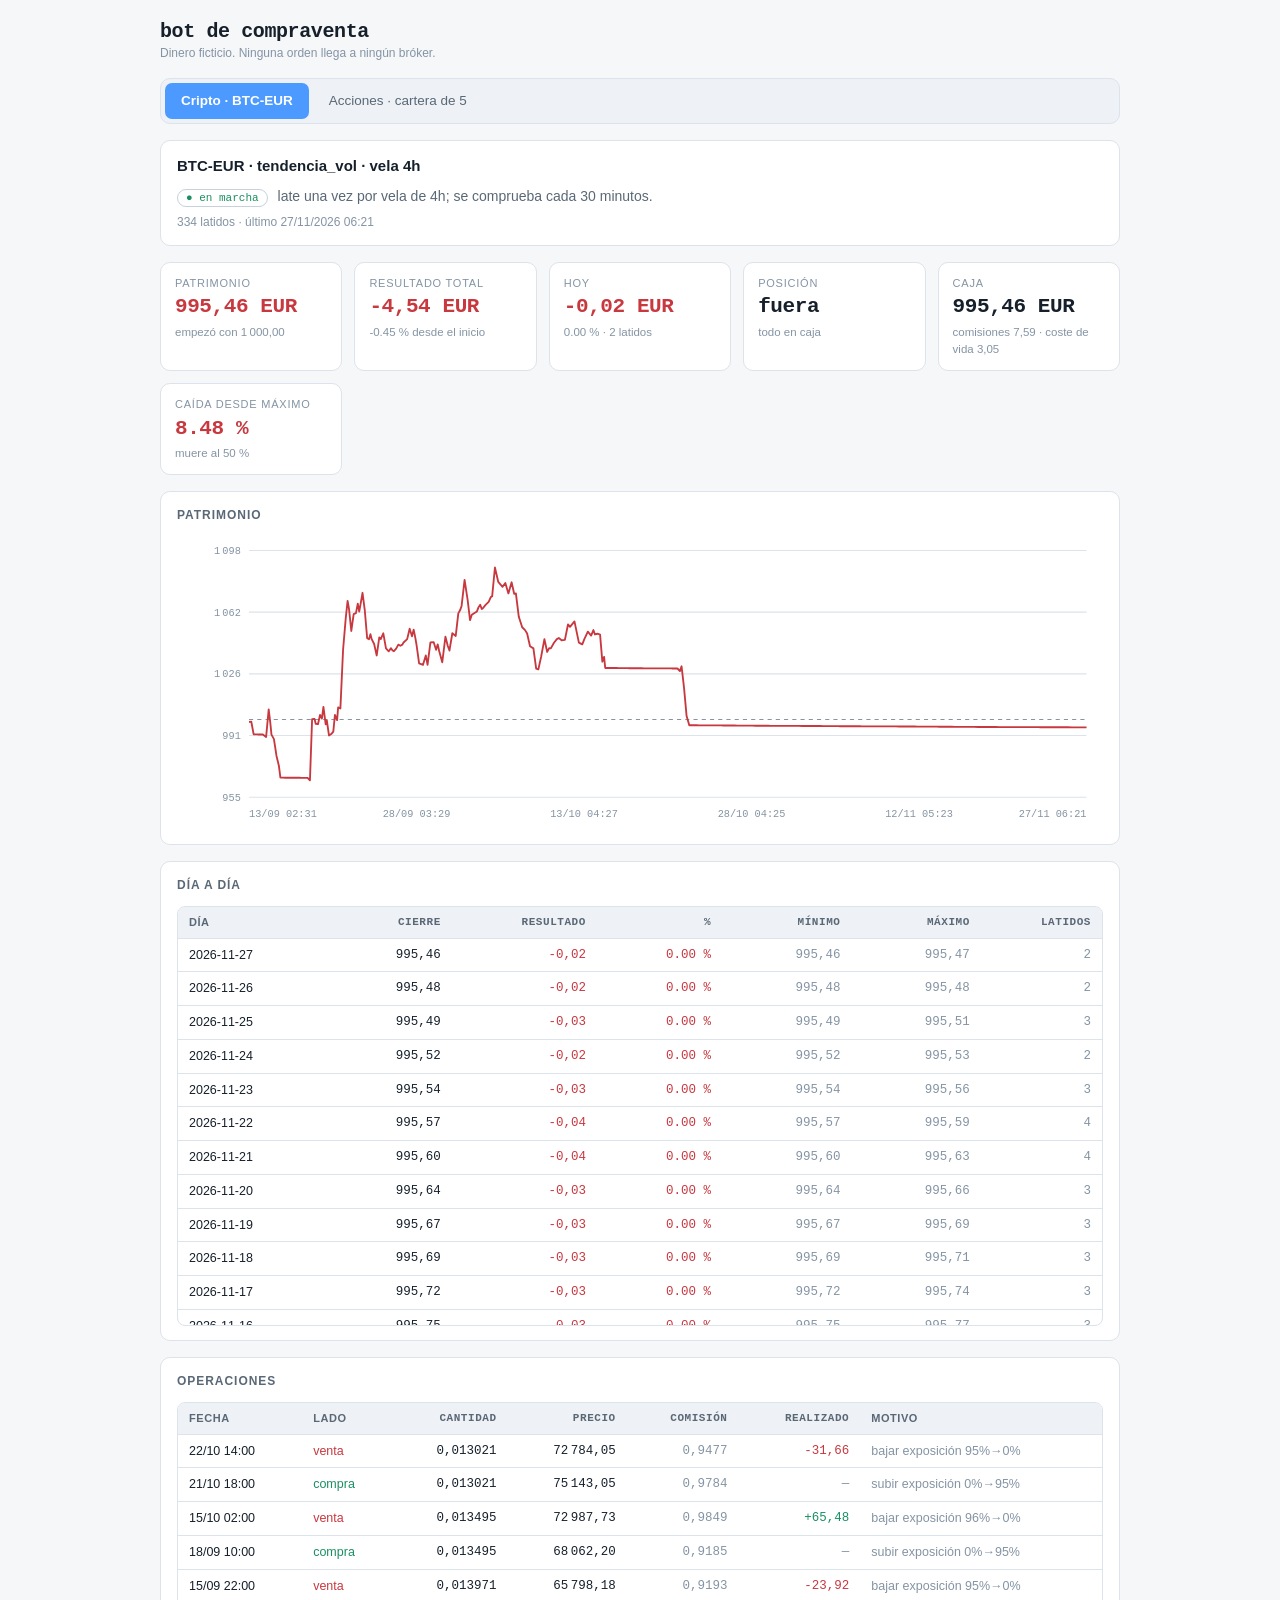
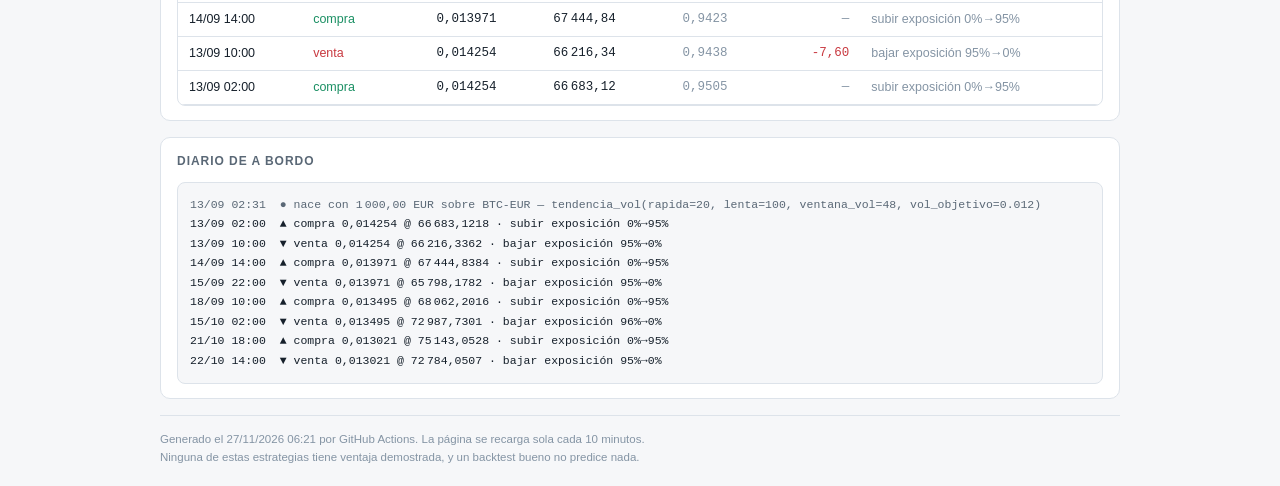
==== commit 6d8937da: "latido 2026-11-27 06:21" ====
--- a/docs/index.html
+++ b/docs/index.html
@@ -62,12 +62,12 @@
 <section class="tarjeta cabecera-agente">
   <h2>BTC-EUR · tendencia_vol · vela 4h</h2>
   <p class="linea"><span class="insignia vivo">● en marcha</span> late una vez por vela de 4h; se comprueba cada 30 minutos.</p>
-  <p class="nota">333 latidos · último 27/11/2026 00:17</p>
+  <p class="nota">334 latidos · último 27/11/2026 06:21</p>
 </section>
 
-<section class="kpis"><div class="kpi"><span class="kpi-t">Patrimonio</span><span class="kpi-v neg">995,47 EUR</span><span class="kpi-s">empezó con 1 000,00</span></div><div class="kpi"><span class="kpi-t">Resultado total</span><span class="kpi-v neg">-4,53 EUR</span><span class="kpi-s">-0.45 % desde el inicio</span></div><div class="kpi"><span class="kpi-t">Hoy</span><span class="kpi-v neg">-0,01 EUR</span><span class="kpi-s">0.00 % · 1 latidos</span></div><div class="kpi"><span class="kpi-t">Posición</span><span class="kpi-v ">fuera</span><span class="kpi-s">todo en caja</span></div><div class="kpi"><span class="kpi-t">Caja</span><span class="kpi-v ">995,47 EUR</span><span class="kpi-s">comisiones 7,59 · coste de vida 3,04</span></div><div class="kpi"><span class="kpi-t">Caída desde máximo</span><span class="kpi-v neg">8.48 %</span><span class="kpi-s">muere al 50 %</span></div></section>
+<section class="kpis"><div class="kpi"><span class="kpi-t">Patrimonio</span><span class="kpi-v neg">995,46 EUR</span><span class="kpi-s">empezó con 1 000,00</span></div><div class="kpi"><span class="kpi-t">Resultado total</span><span class="kpi-v neg">-4,54 EUR</span><span class="kpi-s">-0.45 % desde el inicio</span></div><div class="kpi"><span class="kpi-t">Hoy</span><span class="kpi-v neg">-0,02 EUR</span><span class="kpi-s">0.00 % · 2 latidos</span></div><div class="kpi"><span class="kpi-t">Posición</span><span class="kpi-v ">fuera</span><span class="kpi-s">todo en caja</span></div><div class="kpi"><span class="kpi-t">Caja</span><span class="kpi-v ">995,46 EUR</span><span class="kpi-s">comisiones 7,59 · coste de vida 3,05</span></div><div class="kpi"><span class="kpi-t">Caída desde máximo</span><span class="kpi-v neg">8.48 %</span><span class="kpi-s">muere al 50 %</span></div></section>
 
-<section class="tarjeta"><h3>Patrimonio</h3><svg viewBox="0 0 900 280" width="100%" role="img" aria-label="Curva de patrimonio"><line class="malla" x1="70" x2="884" y1="254.0" y2="254.0"/><text class="eje" x="62" y="257.5" text-anchor="end">955</text><line class="malla" x1="70" x2="884" y1="194.0" y2="194.0"/><text class="eje" x="62" y="197.5" text-anchor="end">991</text><line class="malla" x1="70" x2="884" y1="134.0" y2="134.0"/><text class="eje" x="62" y="137.5" text-anchor="end">1 026</text><line class="malla" x1="70" x2="884" y1="74.0" y2="74.0"/><text class="eje" x="62" y="77.5" text-anchor="end">1 062</text><line class="malla" x1="70" x2="884" y1="14.0" y2="14.0"/><text class="eje" x="62" y="17.5" text-anchor="end">1 098</text><text class="eje" x="70.0" y="273" text-anchor="start">13/09 02:31</text><text class="eje" x="232.8" y="273" text-anchor="middle">28/09 02:17</text><text class="eje" x="395.6" y="273" text-anchor="middle">13/10 02:02</text><text class="eje" x="558.4" y="273" text-anchor="middle">28/10 00:47</text><text class="eje" x="721.2" y="273" text-anchor="middle">12/11 00:32</text><text class="eje" x="884.0" y="273" text-anchor="end">27/11 00:17</text><line class="base" x1="70" x2="884" y1="178.4" y2="178.4"/><path d="M70.0 180.8L72.2 180.5L74.6 192.8L76.4 192.8L78.0 192.8L79.2 192.9L81.1 192.9L83.5 192.9L86.7 195.3L89.2 168.6L90.8 181.9L91.9 193.1L94.3 197.4L96.8 213.8L99.1 223.3L100.6 234.9L103.0 234.9L105.4 235.0L108.0 235.0L110.2 235.0L111.6 235.0L114.0 235.0L116.6 235.0L119.0 235.0L121.2 235.1L122.5 235.1L124.6 235.1L127.1 235.1L129.4 237.4L131.5 178.1L134.0 177.8L135.1 182.5L137.2 182.9L139.2 174.0L141.0 177.4L142.5 166.1L144.8 183.1L145.8 179.1L148.0 193.9L150.2 192.5L152.2 190.1L153.8 173.9L155.9 178.9L156.9 166.6L159.1 167.6L161.7 110.6L164.4 79.8L166.2 63.0L167.5 71.0L169.7 92.3L172.0 76.0L174.2 75.0L176.0 65.7L177.5 73.4L178.6 67.4L180.7 55.2L182.9 72.2L185.2 99.3L187.0 100.4L188.4 95.4L189.6 100.3L192.0 105.0L194.6 116.1L197.0 98.6L198.5 100.1L201.0 94.6L203.6 109.3L206.3 112.1L208.5 109.0L210.0 111.3L211.2 112.0L213.4 109.5L215.6 105.6L217.6 106.7L219.4 105.6L220.7 103.5L224.2 100.2L226.7 90.1L228.9 97.5L230.5 91.0L232.0 98.3L233.2 105.2L235.8 123.7L239.6 125.2L242.3 116.1L244.1 125.3L246.9 103.5L250.0 103.1L252.4 110.6L254.0 105.3L255.5 111.8L258.5 122.7L261.6 97.8L263.8 106.9L265.5 111.3L268.2 94.5L271.5 97.1L274.1 75.2L275.8 72.0L277.3 68.0L280.2 42.6L283.3 62.3L285.5 81.8L287.2 76.6L289.6 75.0L292.2 73.3L293.9 69.2L295.5 66.9L297.0 71.0L298.1 70.2L300.7 66.9L303.7 64.0L305.8 59.4L307.1 58.6L309.8 30.6L313.0 44.5L317.2 49.4L319.9 45.6L323.0 55.8L326.1 45.0L328.5 56.2L330.3 55.9L333.1 78.5L336.4 88.7L339.3 91.5L341.2 94.8L344.0 107.1L347.3 109.2L350.1 128.8L352.1 129.6L354.9 117.4L358.1 100.3L360.7 112.7L362.7 109.0L364.2 109.2L367.4 103.8L370.2 100.2L372.1 99.2L374.9 101.3L378.1 101.0L381.1 86.0L383.0 88.3L387.4 83.0L391.6 103.6L394.9 105.3L397.0 100.3L400.4 93.0L403.6 96.8L405.9 91.4L407.3 95.7L409.9 95.0L412.4 95.8L414.6 122.1L416.2 117.5L417.4 128.3L419.4 128.3L421.6 128.3L423.8 128.3L425.7 128.3L427.2 128.3L428.3 128.3L430.4 128.4L432.6 128.4L434.9 128.4L436.7 128.4L438.2 128.4L439.2 128.4L441.3 128.5L443.2 128.5L445.0 128.5L446.6 128.5L448.7 128.5L450.6 128.5L452.9 128.5L455.2 128.6L457.0 128.6L458.3 128.6L459.4 128.6L461.3 128.6L463.8 128.6L467.4 128.7L469.9 128.7L473.8 128.7L476.1 128.7L478.4 128.7L480.3 128.7L481.9 128.7L482.9 128.8L485.2 128.8L487.8 128.8L490.2 131.3L491.8 126.6L494.2 147.7L496.7 175.0L499.3 183.9L501.5 183.9L503.1 183.9L504.3 183.9L506.4 183.9L508.7 184.0L511.0 184.0L512.9 184.0L514.2 184.0L515.5 184.0L517.7 184.0L520.0 184.1L521.6 184.1L523.0 184.1L525.2 184.1L526.1 184.1L528.3 184.1L530.5 184.1L532.4 184.2L534.0 184.2L535.3 184.2L537.5 184.2L540.3 184.2L543.6 184.2L546.0 184.3L547.7 184.3L549.9 184.3L554.9 184.3L557.0 184.3L558.5 184.3L561.0 184.3L563.8 184.4L566.4 184.4L568.4 184.4L570.2 184.4L573.2 184.4L576.4 184.4L578.7 184.5L580.4 184.5L583.1 184.5L586.4 184.5L588.8 184.5L590.6 184.5L592.1 184.5L595.1 184.6L598.0 184.6L599.9 184.6L601.4 184.6L602.9 184.6L606.3 184.6L609.5 184.7L611.5 184.7L613.1 184.7L616.3 184.7L620.7 184.7L623.7 184.7L626.7 184.7L630.5 184.8L633.1 184.8L635.1 184.8L638.1 184.8L641.9 184.8L644.6 184.8L646.6 184.9L650.3 184.9L653.8 184.9L656.3 184.9L659.6 184.9L663.2 184.9L665.8 184.9L667.5 185.0L670.3 185.0L673.4 185.0L675.6 185.0L677.4 185.0L679.1 185.0L682.2 185.1L685.4 185.1L687.4 185.1L689.2 185.1L692.4 185.1L697.3 185.1L700.6 185.1L704.1 185.2L707.7 185.2L710.2 185.2L711.9 185.2L715.5 185.2L719.0 185.2L721.9 185.3L725.2 185.3L729.1 185.3L731.7 185.3L733.8 185.3L737.5 185.3L740.8 185.3L743.3 185.4L746.3 185.4L749.5 185.4L751.8 185.4L753.5 185.4L755.2 185.4L758.5 185.5L761.7 185.5L763.8 185.5L765.8 185.5L769.2 185.5L773.8 185.5L777.0 185.5L781.0 185.6L785.1 185.6L787.9 185.6L791.8 185.6L795.4 185.6L798.1 185.6L801.7 185.7L805.9 185.7L808.7 185.7L812.1 185.7L816.1 185.7L818.9 185.7L821.1 185.7L825.0 185.8L828.2 185.8L830.2 185.8L833.4 185.8L837.1 185.8L839.7 185.8L841.8 185.9L845.7 185.9L851.1 185.9L854.6 185.9L860.0 185.9L863.9 185.9L868.4 185.9L872.8 186.0L875.4 186.0L880.0 186.0L884.0 186.0" fill="none" stroke="var(--rojo)" stroke-width="1.8" stroke-linejoin="round"/></svg></section>
+<section class="tarjeta"><h3>Patrimonio</h3><svg viewBox="0 0 900 280" width="100%" role="img" aria-label="Curva de patrimonio"><line class="malla" x1="70" x2="884" y1="254.0" y2="254.0"/><text class="eje" x="62" y="257.5" text-anchor="end">955</text><line class="malla" x1="70" x2="884" y1="194.0" y2="194.0"/><text class="eje" x="62" y="197.5" text-anchor="end">991</text><line class="malla" x1="70" x2="884" y1="134.0" y2="134.0"/><text class="eje" x="62" y="137.5" text-anchor="end">1 026</text><line class="malla" x1="70" x2="884" y1="74.0" y2="74.0"/><text class="eje" x="62" y="77.5" text-anchor="end">1 062</text><line class="malla" x1="70" x2="884" y1="14.0" y2="14.0"/><text class="eje" x="62" y="17.5" text-anchor="end">1 098</text><text class="eje" x="70.0" y="273" text-anchor="start">13/09 02:31</text><text class="eje" x="232.8" y="273" text-anchor="middle">28/09 03:29</text><text class="eje" x="395.6" y="273" text-anchor="middle">13/10 04:27</text><text class="eje" x="558.4" y="273" text-anchor="middle">28/10 04:25</text><text class="eje" x="721.2" y="273" text-anchor="middle">12/11 05:23</text><text class="eje" x="884.0" y="273" text-anchor="end">27/11 06:21</text><line class="base" x1="70" x2="884" y1="178.4" y2="178.4"/><path d="M70.0 180.8L72.2 180.5L74.5 192.8L76.4 192.8L78.0 192.8L79.2 192.9L81.1 192.9L83.4 192.9L86.6 195.3L89.1 168.6L90.7 181.9L91.8 193.1L94.2 197.4L96.7 213.8L99.0 223.3L100.5 234.9L102.9 234.9L105.3 235.0L107.9 235.0L110.0 235.0L111.4 235.0L113.8 235.0L116.5 235.0L118.8 235.0L121.0 235.1L122.3 235.1L124.5 235.1L126.9 235.1L129.2 237.4L131.3 178.1L133.7 177.8L134.8 182.5L137.0 182.9L139.0 174.0L140.8 177.4L142.3 166.1L144.5 183.1L145.6 179.1L147.7 193.9L149.9 192.5L151.9 190.1L153.5 173.9L155.6 178.9L156.6 166.6L158.8 167.6L161.4 110.6L164.0 79.8L165.8 63.0L167.2 71.0L169.4 92.3L171.7 76.0L173.9 75.0L175.7 65.7L177.1 73.4L178.2 67.4L180.3 55.2L182.5 72.2L184.8 99.3L186.6 100.4L188.0 95.4L189.2 100.3L191.6 105.0L194.1 116.1L196.6 98.6L198.1 100.1L200.5 94.6L203.1 109.3L205.8 112.1L208.0 109.0L209.5 111.3L210.8 112.0L213.0 109.5L215.1 105.6L217.1 106.7L218.9 105.6L220.2 103.5L223.7 100.2L226.1 90.1L228.4 97.5L230.0 91.0L231.5 98.3L232.7 105.2L235.3 123.7L239.1 125.2L241.8 116.1L243.5 125.3L246.3 103.5L249.4 103.1L251.8 110.6L253.4 105.3L254.8 111.8L257.8 122.7L260.9 97.8L263.2 106.9L264.8 111.3L267.6 94.5L270.9 97.1L273.4 75.2L275.2 72.0L276.6 68.0L279.5 42.6L282.5 62.3L284.8 81.8L286.5 76.6L288.8 75.0L291.5 73.3L293.1 69.2L294.7 66.9L296.2 71.0L297.3 70.2L299.9 66.9L302.9 64.0L305.0 59.4L306.3 58.6L309.0 30.6L312.2 44.5L316.4 49.4L319.1 45.6L322.1 55.8L325.2 45.0L327.7 56.2L329.4 55.9L332.2 78.5L335.5 88.7L338.3 91.5L340.3 94.8L343.1 107.1L346.4 109.2L349.1 128.8L351.2 129.6L353.9 117.4L357.1 100.3L359.8 112.7L361.7 109.0L363.3 109.2L366.4 103.8L369.2 100.2L371.1 99.2L373.8 101.3L377.0 101.0L380.0 86.0L382.0 88.3L386.3 83.0L390.6 103.6L393.9 105.3L395.9 100.3L399.3 93.0L402.5 96.8L404.7 91.4L406.2 95.7L408.7 95.0L411.2 95.8L413.4 122.1L415.1 117.5L416.2 128.3L418.2 128.3L420.4 128.3L422.6 128.3L424.6 128.3L426.0 128.3L427.1 128.3L429.2 128.4L431.4 128.4L433.6 128.4L435.4 128.4L436.9 128.4L438.0 128.4L440.0 128.5L442.0 128.5L443.7 128.5L445.3 128.5L447.5 128.5L449.3 128.5L451.6 128.5L453.9 128.6L455.7 128.6L457.0 128.6L458.1 128.6L460.0 128.6L462.5 128.6L466.0 128.7L468.6 128.7L472.4 128.7L474.8 128.7L477.0 128.7L478.9 128.7L480.5 128.7L481.5 128.8L483.8 128.8L486.4 128.8L488.8 131.3L490.4 126.6L492.8 147.7L495.3 175.0L497.9 183.9L500.1 183.9L501.7 183.9L502.8 183.9L505.0 183.9L507.3 184.0L509.5 184.0L511.4 184.0L512.8 184.0L514.0 184.0L516.2 184.0L518.5 184.1L520.1 184.1L521.5 184.1L523.7 184.1L524.6 184.1L526.8 184.1L529.0 184.1L530.9 184.2L532.4 184.2L533.8 184.2L536.0 184.2L538.7 184.2L542.0 184.2L544.5 184.3L546.1 184.3L548.3 184.3L553.3 184.3L555.4 184.3L556.9 184.3L559.4 184.3L562.1 184.4L564.7 184.4L566.7 184.4L568.5 184.4L571.5 184.4L574.7 184.4L577.0 184.5L578.7 184.5L581.4 184.5L584.6 184.5L587.0 184.5L588.9 184.5L590.4 184.5L593.3 184.6L596.2 184.6L598.1 184.6L599.6 184.6L601.1 184.6L604.5 184.6L607.7 184.7L609.7 184.7L611.3 184.7L614.4 184.7L618.8 184.7L621.8 184.7L624.8 184.7L628.6 184.8L631.3 184.8L633.2 184.8L636.2 184.8L640.0 184.8L642.6 184.8L644.7 184.9L648.3 184.9L651.9 184.9L654.4 184.9L657.6 184.9L661.2 184.9L663.8 184.9L665.5 185.0L668.3 185.0L671.4 185.0L673.6 185.0L675.3 185.0L677.0 185.0L680.2 185.1L683.3 185.1L685.3 185.1L687.1 185.1L690.3 185.1L695.2 185.1L698.5 185.1L702.0 185.2L705.6 185.2L708.1 185.2L709.7 185.2L713.3 185.2L716.8 185.2L719.7 185.3L723.0 185.3L726.9 185.3L729.5 185.3L731.6 185.3L735.3 185.3L738.5 185.3L741.0 185.4L744.0 185.4L747.2 185.4L749.5 185.4L751.2 185.4L752.9 185.4L756.2 185.5L759.4 185.5L761.5 185.5L763.4 185.5L766.8 185.5L771.5 185.5L774.7 185.5L778.7 185.6L782.7 185.6L785.5 185.6L789.4 185.6L793.0 185.6L795.7 185.6L799.3 185.7L803.4 185.7L806.2 185.7L809.6 185.7L813.6 185.7L816.3 185.7L818.6 185.7L822.5 185.8L825.7 185.8L827.6 185.8L830.8 185.8L834.5 185.8L837.1 185.8L839.2 185.9L843.1 185.9L848.5 185.9L852.0 185.9L857.4 185.9L861.2 185.9L865.7 185.9L870.1 186.0L872.7 186.0L877.3 186.0L881.3 186.0L884.0 186.0" fill="none" stroke="var(--rojo)" stroke-width="1.8" stroke-linejoin="round"/></svg></section>
 
 
 
@@ -76,7 +76,7 @@
 <section class="tarjeta"><h3>Día a día</h3>
 <div class="envoltura"><table>
 <thead><tr><th>día</th><th class="num">cierre</th><th class="num">resultado</th><th class="num">%</th><th class="num">mínimo</th><th class="num">máximo</th><th class="num">latidos</th></tr></thead>
-<tbody><tr><td>2026-11-27</td><td class="num">995,47</td><td class="num neg">-0,01</td><td class="num neg">0.00 %</td><td class="num apagado">995,47</td><td class="num apagado">995,47</td><td class="num apagado">1</td></tr><tr><td>2026-11-26</td><td class="num">995,48</td><td class="num neg">-0,02</td><td class="num neg">0.00 %</td><td class="num apagado">995,48</td><td class="num apagado">995,48</td><td class="num apagado">2</td></tr><tr><td>2026-11-25</td><td class="num">995,49</td><td class="num neg">-0,03</td><td class="num neg">0.00 %</td><td class="num apagado">995,49</td><td class="num apagado">995,51</td><td class="num apagado">3</td></tr><tr><td>2026-11-24</td><td class="num">995,52</td><td class="num neg">-0,02</td><td class="num neg">0.00 %</td><td class="num apagado">995,52</td><td class="num apagado">995,53</td><td class="num apagado">2</td></tr><tr><td>2026-11-23</td><td class="num">995,54</td><td class="num neg">-0,03</td><td class="num neg">0.00 %</td><td class="num apagado">995,54</td><td class="num apagado">995,56</td><td class="num apagado">3</td></tr><tr><td>2026-11-22</td><td class="num">995,57</td><td class="num neg">-0,04</td><td class="num neg">0.00 %</td><td class="num apagado">995,57</td><td class="num apagado">995,59</td><td class="num apagado">4</td></tr><tr><td>2026-11-21</td><td class="num">995,60</td><td class="num neg">-0,04</td><td class="num neg">0.00 %</td><td class="num apagado">995,60</td><td class="num apagado">995,63</td><td class="num apagado">4</td></tr><tr><td>2026-11-20</td><td class="num">995,64</td><td class="num neg">-0,03</td><td class="num neg">0.00 %</td><td class="num apagado">995,64</td><td class="num apagado">995,66</td><td class="num apagado">3</td></tr><tr><td>2026-11-19</td><td class="num">995,67</td><td class="num neg">-0,03</td><td class="num neg">0.00 %</td><td class="num apagado">995,67</td><td class="num apagado">995,69</td><td class="num apagado">3</td></tr><tr><td>2026-11-18</td><td class="num">995,69</td><td class="num neg">-0,03</td><td class="num neg">0.00 %</td><td class="num apagado">995,69</td><td class="num apagado">995,71</td><td class="num apagado">3</td></tr><tr><td>2026-11-17</td><td class="num">995,72</td><td class="num neg">-0,03</td><td class="num neg">0.00 %</td><td class="num apagado">995,72</td><td class="num apagado">995,74</td><td class="num apagado">3</td></tr><tr><td>2026-11-16</td><td class="num">995,75</td><td class="num neg">-0,03</td><td class="num neg">0.00 %</td><td class="num apagado">995,75</td><td class="num apagado">995,77</td><td class="num apagado">3</td></tr><tr><td>2026-11-15</td><td class="num">995,78</td><td class="num neg">-0,04</td><td class="num neg">0.00 %</td><td class="num apagado">995,78</td><td class="num apagado">995,80</td><td class="num apagado">4</td></tr><tr><td>2026-11-14</td><td class="num">995,81</td><td class="num neg">-0,05</td><td class="num neg">0.00 %</td><td class="num apagado">995,81</td><td class="num apagado">995,85</td><td class="num apagado">5</td></tr><tr><td>2026-11-13</td><td class="num">995,86</td><td class="num neg">-0,03</td><td class="num neg">0.00 %</td><td class="num apagado">995,86</td><td class="num apagado">995,88</td><td class="num apagado">3</td></tr><tr><td>2026-11-12</td><td class="num">995,89</td><td class="num neg">-0,04</td><td class="num neg">0.00 %</td><td class="num apagado">995,89</td><td class="num apagado">995,91</td><td class="num apagado">4</td></tr><tr><td>2026-11-11</td><td class="num">995,92</td><td class="num neg">-0,04</td><td class="num neg">0.00 %</td><td class="num apagado">995,92</td><td class="num apagado">995,95</td><td class="num apagado">4</td></tr><tr><td>2026-11-10</td><td class="num">995,96</td><td class="num neg">-0,03</td><td class="num neg">0.00 %</td><td class="num apagado">995,96</td><td class="num apagado">995,98</td><td class="num apagado">3</td></tr><tr><td>2026-11-09</td><td class="num">995,99</td><td class="num neg">-0,03</td><td class="num neg">0.00 %</td><td class="num apagado">995,99</td><td class="num apagado">996,00</td><td class="num apagado">3</td></tr><tr><td>2026-11-08</td><td class="num">996,01</td><td class="num neg">-0,04</td><td class="num neg">0.00 %</td><td class="num apagado">996,01</td><td class="num apagado">996,04</td><td class="num apagado">4</td></tr><tr><td>2026-11-07</td><td class="num">996,05</td><td class="num neg">-0,05</td><td class="num neg">0.00 %</td><td class="num apagado">996,05</td><td class="num apagado">996,09</td><td class="num apagado">5</td></tr><tr><td>2026-11-06</td><td class="num">996,10</td><td class="num neg">-0,04</td><td class="num neg">0.00 %</td><td class="num apagado">996,10</td><td class="num apagado">996,12</td><td class="num apagado">4</td></tr><tr><td>2026-11-05</td><td class="num">996,13</td><td class="num neg">-0,03</td><td class="num neg">0.00 %</td><td class="num apagado">996,13</td><td class="num apagado">996,15</td><td class="num apagado">3</td></tr><tr><td>2026-11-04</td><td class="num">996,16</td><td class="num neg">-0,04</td><td class="num neg">0.00 %</td><td class="num apagado">996,16</td><td class="num apagado">996,19</td><td class="num apagado">4</td></tr><tr><td>2026-11-03</td><td class="num">996,20</td><td class="num neg">-0,04</td><td class="num neg">0.00 %</td><td class="num apagado">996,20</td><td class="num apagado">996,22</td><td class="num apagado">4</td></tr><tr><td>2026-11-02</td><td class="num">996,23</td><td class="num neg">-0,03</td><td class="num neg">0.00 %</td><td class="num apagado">996,23</td><td class="num apagado">996,25</td><td class="num apagado">3</td></tr><tr><td>2026-11-01</td><td class="num">996,26</td><td class="num neg">-0,04</td><td class="num neg">0.00 %</td><td class="num apagado">996,26</td><td class="num apagado">996,29</td><td class="num apagado">4</td></tr><tr><td>2026-10-31</td><td class="num">996,30</td><td class="num neg">-0,05</td><td class="num neg">0.00 %</td><td class="num apagado">996,30</td><td class="num apagado">996,33</td><td class="num apagado">5</td></tr><tr><td>2026-10-30</td><td class="num">996,34</td><td class="num neg">-0,05</td><td class="num neg">0.00 %</td><td class="num apagado">996,34</td><td class="num apagado">996,38</td><td class="num apagado">5</td></tr><tr><td>2026-10-29</td><td class="num">996,39</td><td class="num neg">-0,04</td><td class="num neg">0.00 %</td><td class="num apagado">996,39</td><td class="num apagado">996,42</td><td class="num apagado">4</td></tr><tr><td>2026-10-28</td><td class="num">996,42</td><td class="num neg">-0,05</td><td class="num neg">0.00 %</td><td class="num apagado">996,42</td><td class="num apagado">996,46</td><td class="num apagado">5</td></tr><tr><td>2026-10-27</td><td class="num">996,47</td><td class="num neg">-0,04</td><td class="num neg">0.00 %</td><td class="num apagado">996,47</td><td class="num apagado">996,50</td><td class="num apagado">4</td></tr><tr><td>2026-10-26</td><td class="num">996,51</td><td class="num neg">-0,04</td><td class="num neg">0.00 %</td><td class="num apagado">996,51</td><td class="num apagado">996,53</td><td class="num apagado">4</td></tr><tr><td>2026-10-25</td><td class="num">996,54</td><td class="num neg">-0,06</td><td class="num neg">-0.01 %</td><td class="num apagado">996,54</td><td class="num apagado">996,60</td><td class="num apagado">7</td></tr><tr><td>2026-10-24</td><td class="num">996,61</td><td class="num neg">-0,05</td><td class="num neg">-0.01 %</td><td class="num apagado">996,61</td><td class="num apagado">996,65</td><td class="num apagado">6</td></tr><tr><td>2026-10-23</td><td class="num">996,66</td><td class="num neg">-0,05</td><td class="num neg">0.00 %</td><td class="num apagado">996,66</td><td class="num apagado">996,70</td><td class="num apagado">5</td></tr><tr><td>2026-10-22</td><td class="num">996,71</td><td class="num neg">-34,03</td><td class="num neg">-3.30 %</td><td class="num apagado">996,71</td><td class="num apagado">1 018,19</td><td class="num apagado">5</td></tr><tr><td>2026-10-21</td><td class="num">1 030,74</td><td class="num pos">+1,29</td><td class="num pos">0.12 %</td><td class="num apagado">1 027,94</td><td class="num apagado">1 030,74</td><td class="num apagado">6</td></tr><tr><td>2026-10-20</td><td class="num">1 029,45</td><td class="num neg">-0,04</td><td class="num neg">0.00 %</td><td class="num apagado">1 029,45</td><td class="num apagado">1 029,48</td><td class="num apagado">4</td></tr><tr><td>2026-10-19</td><td class="num">1 029,49</td><td class="num neg">-0,04</td><td class="num neg">0.00 %</td><td class="num apagado">1 029,49</td><td class="num apagado">1 029,51</td><td class="num apagado">4</td></tr><tr><td>2026-10-18</td><td class="num">1 029,52</td><td class="num neg">-0,05</td><td class="num neg">-0.01 %</td><td class="num apagado">1 029,52</td><td class="num apagado">1 029,57</td><td class="num apagado">6</td></tr><tr><td>2026-10-17</td><td class="num">1 029,58</td><td class="num neg">-0,06</td><td class="num neg">-0.01 %</td><td class="num apagado">1 029,58</td><td class="num apagado">1 029,63</td><td class="num apagado">7</td></tr><tr><td>2026-10-16</td><td class="num">1 029,64</td><td class="num neg">-0,05</td><td class="num neg">0.00 %</td><td class="num apagado">1 029,64</td><td class="num apagado">1 029,68</td><td class="num apagado">5</td></tr><tr><td>2026-10-15</td><td class="num">1 029,69</td><td class="num neg">-6,45</td><td class="num neg">-0.62 %</td><td class="num apagado">1 029,69</td><td class="num apagado">1 029,73</td><td class="num apagado">6</td></tr><tr><td>2026-10-14</td><td class="num">1 036,14</td><td class="num neg">-12,28</td><td class="num neg">-1.17 %</td><td class="num apagado">1 033,36</td><td class="num apagado">1 051,58</td><td class="num apagado">6</td></tr><tr><td>2026-10-13</td><td class="num">1 048,42</td><td class="num pos">+4,05</td><td class="num pos">0.39 %</td><td class="num apagado">1 043,37</td><td class="num apagado">1 050,63</td><td class="num apagado">4</td></tr><tr><td>2026-10-12</td><td class="num">1 044,37</td><td class="num neg">-9,09</td><td class="num neg">-0.86 %</td><td class="num apagado">1 044,37</td><td class="num apagado">1 056,60</td><td class="num apagado">2</td></tr><tr><td>2026-10-11</td><td class="num">1 053,46</td><td class="num pos">+6,48</td><td class="num pos">0.62 %</td><td class="num apagado">1 045,75</td><td class="num apagado">1 054,81</td><td class="num apagado">4</td></tr><tr><td>2026-10-10</td><td class="num">1 046,97</td><td class="num pos">+8,00</td><td class="num pos">0.77 %</td><td class="num apagado">1 041,01</td><td class="num apagado">1 046,97</td><td class="num apagado">5</td></tr><tr><td>2026-10-09</td><td class="num">1 038,97</td><td class="num pos">+9,57</td><td class="num pos">0.93 %</td><td class="num apagado">1 028,94</td><td class="num apagado">1 046,30</td><td class="num apagado">4</td></tr><tr><td>2026-10-08</td><td class="num">1 029,40</td><td class="num neg">-22,16</td><td class="num neg">-2.11 %</td><td class="num apagado">1 029,40</td><td class="num apagado">1 049,56</td><td class="num apagado">4</td></tr><tr><td>2026-10-07</td><td class="num">1 051,55</td><td class="num neg">-20,96</td><td class="num neg">-1.95 %</td><td class="num apagado">1 051,55</td><td class="num apagado">1 072,67</td><td class="num apagado">4</td></tr><tr><td>2026-10-06</td><td class="num">1 072,51</td><td class="num neg">-3,98</td><td class="num neg">-0.37 %</td><td class="num apagado">1 072,51</td><td class="num apagado">1 079,13</td><td class="num apagado">4</td></tr><tr><td>2026-10-05</td><td class="num">1 076,49</td><td class="num pos">+5,45</td><td class="num pos">0.51 %</td><td class="num apagado">1 076,49</td><td class="num apagado">1 087,70</td><td class="num apagado">3</td></tr><tr><td>2026-10-04</td><td class="num">1 071,05</td><td class="num pos">+4,88</td><td class="num pos">0.46 %</td><td class="num apagado">1 063,73</td><td class="num apagado">1 071,05</td><td class="num apagado">6</td></tr><tr><td>2026-10-03</td><td class="num">1 066,17</td><td class="num pos">+8,85</td><td class="num pos">0.84 %</td><td class="num apagado">1 060,40</td><td class="num apagado">1 066,17</td><td class="num apagado">5</td></tr><tr><td>2026-10-02</td><td class="num">1 057,32</td><td class="num neg">-3,87</td><td class="num neg">-0.36 %</td><td class="num apagado">1 057,32</td><td class="num apagado">1 080,58</td><td class="num apagado">5</td></tr><tr><td>2026-10-01</td><td class="num">1 061,18</td><td class="num pos">+18,76</td><td class="num pos">1.80 %</td><td class="num apagado">1 039,81</td><td class="num apagado">1 061,18</td><td class="num apagado">4</td></tr><tr><td>2026-09-30</td><td class="num">1 042,42</td><td class="num pos">+2,23</td><td class="num pos">0.21 %</td><td class="num apagado">1 033,00</td><td class="num apagado">1 047,83</td><td class="num apagado">5</td></tr><tr><td>2026-09-29</td><td class="num">1 040,19</td><td class="num pos">+3,24</td><td class="num pos">0.31 %</td><td class="num apagado">1 031,48</td><td class="num apagado">1 044,65</td><td class="num apagado">4</td></tr><tr><td>2026-09-28</td><td class="num">1 036,95</td><td class="num neg">-14,86</td><td class="num neg">-1.41 %</td><td class="num apagado">1 031,54</td><td class="num apagado">1 047,50</td><td class="num apagado">5</td></tr><tr><td>2026-09-27</td><td class="num">1 051,81</td><td class="num pos">+7,37</td><td class="num pos">0.71 %</td><td class="num apagado">1 046,37</td><td class="num apagado">1 052,37</td><td class="num apagado">4</td></tr><tr><td>2026-09-26</td><td class="num">1 044,44</td><td class="num pos">+4,62</td><td class="num pos">0.44 %</td><td class="num apagado">1 039,35</td><td class="num apagado">1 044,44</td><td class="num apagado">6</td></tr><tr><td>2026-09-25</td><td class="num">1 039,82</td><td class="num neg">-6,61</td><td class="num neg">-0.63 %</td><td class="num apagado">1 039,32</td><td class="num apagado">1 049,71</td><td class="num apagado">5</td></tr><tr><td>2026-09-24</td><td class="num">1 046,43</td><td class="num pos">+0,15</td><td class="num pos">0.01 %</td><td class="num apagado">1 036,92</td><td class="num apagado">1 049,20</td><td class="num apagado">6</td></tr><tr><td>2026-09-23</td><td class="num">1 046,28</td><td class="num neg">-20,55</td><td class="num neg">-1.93 %</td><td class="num apagado">1 046,28</td><td class="num apagado">1 073,10</td><td class="num apagado">6</td></tr><tr><td>2026-09-22</td><td class="num">1 066,83</td><td class="num neg">-1,65</td><td class="num neg">-0.15 %</td><td class="num apagado">1 051,04</td><td class="num apagado">1 066,83</td><td class="num apagado">5</td></tr><tr><td>2026-09-21</td><td class="num">1 068,48</td><td class="num pos">+65,84</td><td class="num pos">6.57 %</td><td class="num apagado">999,69</td><td class="num apagado">1 068,48</td><td class="num apagado">6</td></tr><tr><td>2026-09-20</td><td class="num">1 002,64</td><td class="num pos">+5,42</td><td class="num pos">0.54 %</td><td class="num apagado">990,78</td><td class="num apagado">1 002,64</td><td class="num apagado">5</td></tr><tr><td>2026-09-19</td><td class="num">997,21</td><td class="num neg">-3,11</td><td class="num neg">-0.31 %</td><td class="num apagado">997,21</td><td class="num apagado">1 007,27</td><td class="num apagado">6</td></tr><tr><td>2026-09-18</td><td class="num">1 000,33</td><td class="num pos">+33,98</td><td class="num pos">3.52 %</td><td class="num apagado">964,94</td><td class="num apagado">1 000,33</td><td class="num apagado">5</td></tr><tr><td>2026-09-17</td><td class="num">966,35</td><td class="num neg">-0,05</td><td class="num neg">0.00 %</td><td class="num apagado">966,35</td><td class="num apagado">966,38</td><td class="num apagado">5</td></tr><tr><td>2026-09-16</td><td class="num">966,39</td><td class="num neg">-0,05</td><td class="num neg">0.00 %</td><td class="num apagado">966,39</td><td class="num apagado">966,43</td><td class="num apagado">5</td></tr><tr><td>2026-09-15</td><td class="num">966,44</td><td class="num neg">-39,36</td><td class="num neg">-3.91 %</td><td class="num apagado">966,44</td><td class="num apagado">997,87</td><td class="num apagado">6</td></tr><tr><td>2026-09-14</td><td class="num">1 005,80</td><td class="num pos">+14,40</td><td class="num pos">1.45 %</td><td class="num apagado">989,96</td><td class="num apagado">1 005,80</td><td class="num apagado">4</td></tr><tr><td>2026-09-13</td><td class="num">991,40</td><td class="num apagado">0,00</td><td class="num apagado">0.00 %</td><td class="num apagado">991,40</td><td class="num apagado">998,76</td><td class="num apagado">6</td></tr></tbody></table></div></section>
+<tbody><tr><td>2026-11-27</td><td class="num">995,46</td><td class="num neg">-0,02</td><td class="num neg">0.00 %</td><td class="num apagado">995,46</td><td class="num apagado">995,47</td><td class="num apagado">2</td></tr><tr><td>2026-11-26</td><td class="num">995,48</td><td class="num neg">-0,02</td><td class="num neg">0.00 %</td><td class="num apagado">995,48</td><td class="num apagado">995,48</td><td class="num apagado">2</td></tr><tr><td>2026-11-25</td><td class="num">995,49</td><td class="num neg">-0,03</td><td class="num neg">0.00 %</td><td class="num apagado">995,49</td><td class="num apagado">995,51</td><td class="num apagado">3</td></tr><tr><td>2026-11-24</td><td class="num">995,52</td><td class="num neg">-0,02</td><td class="num neg">0.00 %</td><td class="num apagado">995,52</td><td class="num apagado">995,53</td><td class="num apagado">2</td></tr><tr><td>2026-11-23</td><td class="num">995,54</td><td class="num neg">-0,03</td><td class="num neg">0.00 %</td><td class="num apagado">995,54</td><td class="num apagado">995,56</td><td class="num apagado">3</td></tr><tr><td>2026-11-22</td><td class="num">995,57</td><td class="num neg">-0,04</td><td class="num neg">0.00 %</td><td class="num apagado">995,57</td><td class="num apagado">995,59</td><td class="num apagado">4</td></tr><tr><td>2026-11-21</td><td class="num">995,60</td><td class="num neg">-0,04</td><td class="num neg">0.00 %</td><td class="num apagado">995,60</td><td class="num apagado">995,63</td><td class="num apagado">4</td></tr><tr><td>2026-11-20</td><td class="num">995,64</td><td class="num neg">-0,03</td><td class="num neg">0.00 %</td><td class="num apagado">995,64</td><td class="num apagado">995,66</td><td class="num apagado">3</td></tr><tr><td>2026-11-19</td><td class="num">995,67</td><td class="num neg">-0,03</td><td class="num neg">0.00 %</td><td class="num apagado">995,67</td><td class="num apagado">995,69</td><td class="num apagado">3</td></tr><tr><td>2026-11-18</td><td class="num">995,69</td><td class="num neg">-0,03</td><td class="num neg">0.00 %</td><td class="num apagado">995,69</td><td class="num apagado">995,71</td><td class="num apagado">3</td></tr><tr><td>2026-11-17</td><td class="num">995,72</td><td class="num neg">-0,03</td><td class="num neg">0.00 %</td><td class="num apagado">995,72</td><td class="num apagado">995,74</td><td class="num apagado">3</td></tr><tr><td>2026-11-16</td><td class="num">995,75</td><td class="num neg">-0,03</td><td class="num neg">0.00 %</td><td class="num apagado">995,75</td><td class="num apagado">995,77</td><td class="num apagado">3</td></tr><tr><td>2026-11-15</td><td class="num">995,78</td><td class="num neg">-0,04</td><td class="num neg">0.00 %</td><td class="num apagado">995,78</td><td class="num apagado">995,80</td><td class="num apagado">4</td></tr><tr><td>2026-11-14</td><td class="num">995,81</td><td class="num neg">-0,05</td><td class="num neg">0.00 %</td><td class="num apagado">995,81</td><td class="num apagado">995,85</td><td class="num apagado">5</td></tr><tr><td>2026-11-13</td><td class="num">995,86</td><td class="num neg">-0,03</td><td class="num neg">0.00 %</td><td class="num apagado">995,86</td><td class="num apagado">995,88</td><td class="num apagado">3</td></tr><tr><td>2026-11-12</td><td class="num">995,89</td><td class="num neg">-0,04</td><td class="num neg">0.00 %</td><td class="num apagado">995,89</td><td class="num apagado">995,91</td><td class="num apagado">4</td></tr><tr><td>2026-11-11</td><td class="num">995,92</td><td class="num neg">-0,04</td><td class="num neg">0.00 %</td><td class="num apagado">995,92</td><td class="num apagado">995,95</td><td class="num apagado">4</td></tr><tr><td>2026-11-10</td><td class="num">995,96</td><td class="num neg">-0,03</td><td class="num neg">0.00 %</td><td class="num apagado">995,96</td><td class="num apagado">995,98</td><td class="num apagado">3</td></tr><tr><td>2026-11-09</td><td class="num">995,99</td><td class="num neg">-0,03</td><td class="num neg">0.00 %</td><td class="num apagado">995,99</td><td class="num apagado">996,00</td><td class="num apagado">3</td></tr><tr><td>2026-11-08</td><td class="num">996,01</td><td class="num neg">-0,04</td><td class="num neg">0.00 %</td><td class="num apagado">996,01</td><td class="num apagado">996,04</td><td class="num apagado">4</td></tr><tr><td>2026-11-07</td><td class="num">996,05</td><td class="num neg">-0,05</td><td class="num neg">0.00 %</td><td class="num apagado">996,05</td><td class="num apagado">996,09</td><td class="num apagado">5</td></tr><tr><td>2026-11-06</td><td class="num">996,10</td><td class="num neg">-0,04</td><td class="num neg">0.00 %</td><td class="num apagado">996,10</td><td class="num apagado">996,12</td><td class="num apagado">4</td></tr><tr><td>2026-11-05</td><td class="num">996,13</td><td class="num neg">-0,03</td><td class="num neg">0.00 %</td><td class="num apagado">996,13</td><td class="num apagado">996,15</td><td class="num apagado">3</td></tr><tr><td>2026-11-04</td><td class="num">996,16</td><td class="num neg">-0,04</td><td class="num neg">0.00 %</td><td class="num apagado">996,16</td><td class="num apagado">996,19</td><td class="num apagado">4</td></tr><tr><td>2026-11-03</td><td class="num">996,20</td><td class="num neg">-0,04</td><td class="num neg">0.00 %</td><td class="num apagado">996,20</td><td class="num apagado">996,22</td><td class="num apagado">4</td></tr><tr><td>2026-11-02</td><td class="num">996,23</td><td class="num neg">-0,03</td><td class="num neg">0.00 %</td><td class="num apagado">996,23</td><td class="num apagado">996,25</td><td class="num apagado">3</td></tr><tr><td>2026-11-01</td><td class="num">996,26</td><td class="num neg">-0,04</td><td class="num neg">0.00 %</td><td class="num apagado">996,26</td><td class="num apagado">996,29</td><td class="num apagado">4</td></tr><tr><td>2026-10-31</td><td class="num">996,30</td><td class="num neg">-0,05</td><td class="num neg">0.00 %</td><td class="num apagado">996,30</td><td class="num apagado">996,33</td><td class="num apagado">5</td></tr><tr><td>2026-10-30</td><td class="num">996,34</td><td class="num neg">-0,05</td><td class="num neg">0.00 %</td><td class="num apagado">996,34</td><td class="num apagado">996,38</td><td class="num apagado">5</td></tr><tr><td>2026-10-29</td><td class="num">996,39</td><td class="num neg">-0,04</td><td class="num neg">0.00 %</td><td class="num apagado">996,39</td><td class="num apagado">996,42</td><td class="num apagado">4</td></tr><tr><td>2026-10-28</td><td class="num">996,42</td><td class="num neg">-0,05</td><td class="num neg">0.00 %</td><td class="num apagado">996,42</td><td class="num apagado">996,46</td><td class="num apagado">5</td></tr><tr><td>2026-10-27</td><td class="num">996,47</td><td class="num neg">-0,04</td><td class="num neg">0.00 %</td><td class="num apagado">996,47</td><td class="num apagado">996,50</td><td class="num apagado">4</td></tr><tr><td>2026-10-26</td><td class="num">996,51</td><td class="num neg">-0,04</td><td class="num neg">0.00 %</td><td class="num apagado">996,51</td><td class="num apagado">996,53</td><td class="num apagado">4</td></tr><tr><td>2026-10-25</td><td class="num">996,54</td><td class="num neg">-0,06</td><td class="num neg">-0.01 %</td><td class="num apagado">996,54</td><td class="num apagado">996,60</td><td class="num apagado">7</td></tr><tr><td>2026-10-24</td><td class="num">996,61</td><td class="num neg">-0,05</td><td class="num neg">-0.01 %</td><td class="num apagado">996,61</td><td class="num apagado">996,65</td><td class="num apagado">6</td></tr><tr><td>2026-10-23</td><td class="num">996,66</td><td class="num neg">-0,05</td><td class="num neg">0.00 %</td><td class="num apagado">996,66</td><td class="num apagado">996,70</td><td class="num apagado">5</td></tr><tr><td>2026-10-22</td><td class="num">996,71</td><td class="num neg">-34,03</td><td class="num neg">-3.30 %</td><td class="num apagado">996,71</td><td class="num apagado">1 018,19</td><td class="num apagado">5</td></tr><tr><td>2026-10-21</td><td class="num">1 030,74</td><td class="num pos">+1,29</td><td class="num pos">0.12 %</td><td class="num apagado">1 027,94</td><td class="num apagado">1 030,74</td><td class="num apagado">6</td></tr><tr><td>2026-10-20</td><td class="num">1 029,45</td><td class="num neg">-0,04</td><td class="num neg">0.00 %</td><td class="num apagado">1 029,45</td><td class="num apagado">1 029,48</td><td class="num apagado">4</td></tr><tr><td>2026-10-19</td><td class="num">1 029,49</td><td class="num neg">-0,04</td><td class="num neg">0.00 %</td><td class="num apagado">1 029,49</td><td class="num apagado">1 029,51</td><td class="num apagado">4</td></tr><tr><td>2026-10-18</td><td class="num">1 029,52</td><td class="num neg">-0,05</td><td class="num neg">-0.01 %</td><td class="num apagado">1 029,52</td><td class="num apagado">1 029,57</td><td class="num apagado">6</td></tr><tr><td>2026-10-17</td><td class="num">1 029,58</td><td class="num neg">-0,06</td><td class="num neg">-0.01 %</td><td class="num apagado">1 029,58</td><td class="num apagado">1 029,63</td><td class="num apagado">7</td></tr><tr><td>2026-10-16</td><td class="num">1 029,64</td><td class="num neg">-0,05</td><td class="num neg">0.00 %</td><td class="num apagado">1 029,64</td><td class="num apagado">1 029,68</td><td class="num apagado">5</td></tr><tr><td>2026-10-15</td><td class="num">1 029,69</td><td class="num neg">-6,45</td><td class="num neg">-0.62 %</td><td class="num apagado">1 029,69</td><td class="num apagado">1 029,73</td><td class="num apagado">6</td></tr><tr><td>2026-10-14</td><td class="num">1 036,14</td><td class="num neg">-12,28</td><td class="num neg">-1.17 %</td><td class="num apagado">1 033,36</td><td class="num apagado">1 051,58</td><td class="num apagado">6</td></tr><tr><td>2026-10-13</td><td class="num">1 048,42</td><td class="num pos">+4,05</td><td class="num pos">0.39 %</td><td class="num apagado">1 043,37</td><td class="num apagado">1 050,63</td><td class="num apagado">4</td></tr><tr><td>2026-10-12</td><td class="num">1 044,37</td><td class="num neg">-9,09</td><td class="num neg">-0.86 %</td><td class="num apagado">1 044,37</td><td class="num apagado">1 056,60</td><td class="num apagado">2</td></tr><tr><td>2026-10-11</td><td class="num">1 053,46</td><td class="num pos">+6,48</td><td class="num pos">0.62 %</td><td class="num apagado">1 045,75</td><td class="num apagado">1 054,81</td><td class="num apagado">4</td></tr><tr><td>2026-10-10</td><td class="num">1 046,97</td><td class="num pos">+8,00</td><td class="num pos">0.77 %</td><td class="num apagado">1 041,01</td><td class="num apagado">1 046,97</td><td class="num apagado">5</td></tr><tr><td>2026-10-09</td><td class="num">1 038,97</td><td class="num pos">+9,57</td><td class="num pos">0.93 %</td><td class="num apagado">1 028,94</td><td class="num apagado">1 046,30</td><td class="num apagado">4</td></tr><tr><td>2026-10-08</td><td class="num">1 029,40</td><td class="num neg">-22,16</td><td class="num neg">-2.11 %</td><td class="num apagado">1 029,40</td><td class="num apagado">1 049,56</td><td class="num apagado">4</td></tr><tr><td>2026-10-07</td><td class="num">1 051,55</td><td class="num neg">-20,96</td><td class="num neg">-1.95 %</td><td class="num apagado">1 051,55</td><td class="num apagado">1 072,67</td><td class="num apagado">4</td></tr><tr><td>2026-10-06</td><td class="num">1 072,51</td><td class="num neg">-3,98</td><td class="num neg">-0.37 %</td><td class="num apagado">1 072,51</td><td class="num apagado">1 079,13</td><td class="num apagado">4</td></tr><tr><td>2026-10-05</td><td class="num">1 076,49</td><td class="num pos">+5,45</td><td class="num pos">0.51 %</td><td class="num apagado">1 076,49</td><td class="num apagado">1 087,70</td><td class="num apagado">3</td></tr><tr><td>2026-10-04</td><td class="num">1 071,05</td><td class="num pos">+4,88</td><td class="num pos">0.46 %</td><td class="num apagado">1 063,73</td><td class="num apagado">1 071,05</td><td class="num apagado">6</td></tr><tr><td>2026-10-03</td><td class="num">1 066,17</td><td class="num pos">+8,85</td><td class="num pos">0.84 %</td><td class="num apagado">1 060,40</td><td class="num apagado">1 066,17</td><td class="num apagado">5</td></tr><tr><td>2026-10-02</td><td class="num">1 057,32</td><td class="num neg">-3,87</td><td class="num neg">-0.36 %</td><td class="num apagado">1 057,32</td><td class="num apagado">1 080,58</td><td class="num apagado">5</td></tr><tr><td>2026-10-01</td><td class="num">1 061,18</td><td class="num pos">+18,76</td><td class="num pos">1.80 %</td><td class="num apagado">1 039,81</td><td class="num apagado">1 061,18</td><td class="num apagado">4</td></tr><tr><td>2026-09-30</td><td class="num">1 042,42</td><td class="num pos">+2,23</td><td class="num pos">0.21 %</td><td class="num apagado">1 033,00</td><td class="num apagado">1 047,83</td><td class="num apagado">5</td></tr><tr><td>2026-09-29</td><td class="num">1 040,19</td><td class="num pos">+3,24</td><td class="num pos">0.31 %</td><td class="num apagado">1 031,48</td><td class="num apagado">1 044,65</td><td class="num apagado">4</td></tr><tr><td>2026-09-28</td><td class="num">1 036,95</td><td class="num neg">-14,86</td><td class="num neg">-1.41 %</td><td class="num apagado">1 031,54</td><td class="num apagado">1 047,50</td><td class="num apagado">5</td></tr><tr><td>2026-09-27</td><td class="num">1 051,81</td><td class="num pos">+7,37</td><td class="num pos">0.71 %</td><td class="num apagado">1 046,37</td><td class="num apagado">1 052,37</td><td class="num apagado">4</td></tr><tr><td>2026-09-26</td><td class="num">1 044,44</td><td class="num pos">+4,62</td><td class="num pos">0.44 %</td><td class="num apagado">1 039,35</td><td class="num apagado">1 044,44</td><td class="num apagado">6</td></tr><tr><td>2026-09-25</td><td class="num">1 039,82</td><td class="num neg">-6,61</td><td class="num neg">-0.63 %</td><td class="num apagado">1 039,32</td><td class="num apagado">1 049,71</td><td class="num apagado">5</td></tr><tr><td>2026-09-24</td><td class="num">1 046,43</td><td class="num pos">+0,15</td><td class="num pos">0.01 %</td><td class="num apagado">1 036,92</td><td class="num apagado">1 049,20</td><td class="num apagado">6</td></tr><tr><td>2026-09-23</td><td class="num">1 046,28</td><td class="num neg">-20,55</td><td class="num neg">-1.93 %</td><td class="num apagado">1 046,28</td><td class="num apagado">1 073,10</td><td class="num apagado">6</td></tr><tr><td>2026-09-22</td><td class="num">1 066,83</td><td class="num neg">-1,65</td><td class="num neg">-0.15 %</td><td class="num apagado">1 051,04</td><td class="num apagado">1 066,83</td><td class="num apagado">5</td></tr><tr><td>2026-09-21</td><td class="num">1 068,48</td><td class="num pos">+65,84</td><td class="num pos">6.57 %</td><td class="num apagado">999,69</td><td class="num apagado">1 068,48</td><td class="num apagado">6</td></tr><tr><td>2026-09-20</td><td class="num">1 002,64</td><td class="num pos">+5,42</td><td class="num pos">0.54 %</td><td class="num apagado">990,78</td><td class="num apagado">1 002,64</td><td class="num apagado">5</td></tr><tr><td>2026-09-19</td><td class="num">997,21</td><td class="num neg">-3,11</td><td class="num neg">-0.31 %</td><td class="num apagado">997,21</td><td class="num apagado">1 007,27</td><td class="num apagado">6</td></tr><tr><td>2026-09-18</td><td class="num">1 000,33</td><td class="num pos">+33,98</td><td class="num pos">3.52 %</td><td class="num apagado">964,94</td><td class="num apagado">1 000,33</td><td class="num apagado">5</td></tr><tr><td>2026-09-17</td><td class="num">966,35</td><td class="num neg">-0,05</td><td class="num neg">0.00 %</td><td class="num apagado">966,35</td><td class="num apagado">966,38</td><td class="num apagado">5</td></tr><tr><td>2026-09-16</td><td class="num">966,39</td><td class="num neg">-0,05</td><td class="num neg">0.00 %</td><td class="num apagado">966,39</td><td class="num apagado">966,43</td><td class="num apagado">5</td></tr><tr><td>2026-09-15</td><td class="num">966,44</td><td class="num neg">-39,36</td><td class="num neg">-3.91 %</td><td class="num apagado">966,44</td><td class="num apagado">997,87</td><td class="num apagado">6</td></tr><tr><td>2026-09-14</td><td class="num">1 005,80</td><td class="num pos">+14,40</td><td class="num pos">1.45 %</td><td class="num apagado">989,96</td><td class="num apagado">1 005,80</td><td class="num apagado">4</td></tr><tr><td>2026-09-13</td><td class="num">991,40</td><td class="num apagado">0,00</td><td class="num apagado">0.00 %</td><td class="num apagado">991,40</td><td class="num apagado">998,76</td><td class="num apagado">6</td></tr></tbody></table></div></section>
 
 <section class="tarjeta"><h3>Operaciones</h3>
 <div class="envoltura"><table>
@@ -85,6 +85,6 @@
 
 <section class="tarjeta"><h3>Diario de a bordo</h3><pre class="diario"><div class="">13/09 02:31  ● nace con 1 000,00 EUR sobre BTC-EUR — tendencia_vol(rapida=20, lenta=100, ventana_vol=48, vol_objetivo=0.012)</div><div class="l-hito">13/09 02:00  ▲ compra 0,014254 @ 66 683,1218 · subir exposición 0%→95%</div><div class="l-hito">13/09 10:00  ▼ venta 0,014254 @ 66 216,3362 · bajar exposición 95%→0%</div><div class="l-hito">14/09 14:00  ▲ compra 0,013971 @ 67 444,8384 · subir exposición 0%→95%</div><div class="l-hito">15/09 22:00  ▼ venta 0,013971 @ 65 798,1782 · bajar exposición 95%→0%</div><div class="l-hito">18/09 10:00  ▲ compra 0,013495 @ 68 062,2016 · subir exposición 0%→95%</div><div class="l-hito">15/10 02:00  ▼ venta 0,013495 @ 72 987,7301 · bajar exposición 96%→0%</div><div class="l-hito">21/10 18:00  ▲ compra 0,013021 @ 75 143,0528 · subir exposición 0%→95%</div><div class="l-hito">22/10 14:00  ▼ venta 0,013021 @ 72 784,0507 · bajar exposición 95%→0%</div></pre></section>
 
-<footer>Generado el 27/11/2026 05:24 por GitHub Actions. La página se recarga sola cada 10 minutos.<br>
+<footer>Generado el 27/11/2026 06:21 por GitHub Actions. La página se recarga sola cada 10 minutos.<br>
 Ninguna de estas estrategias tiene ventaja demostrada, y un backtest bueno no predice nada.</footer>
 </div></body></html>
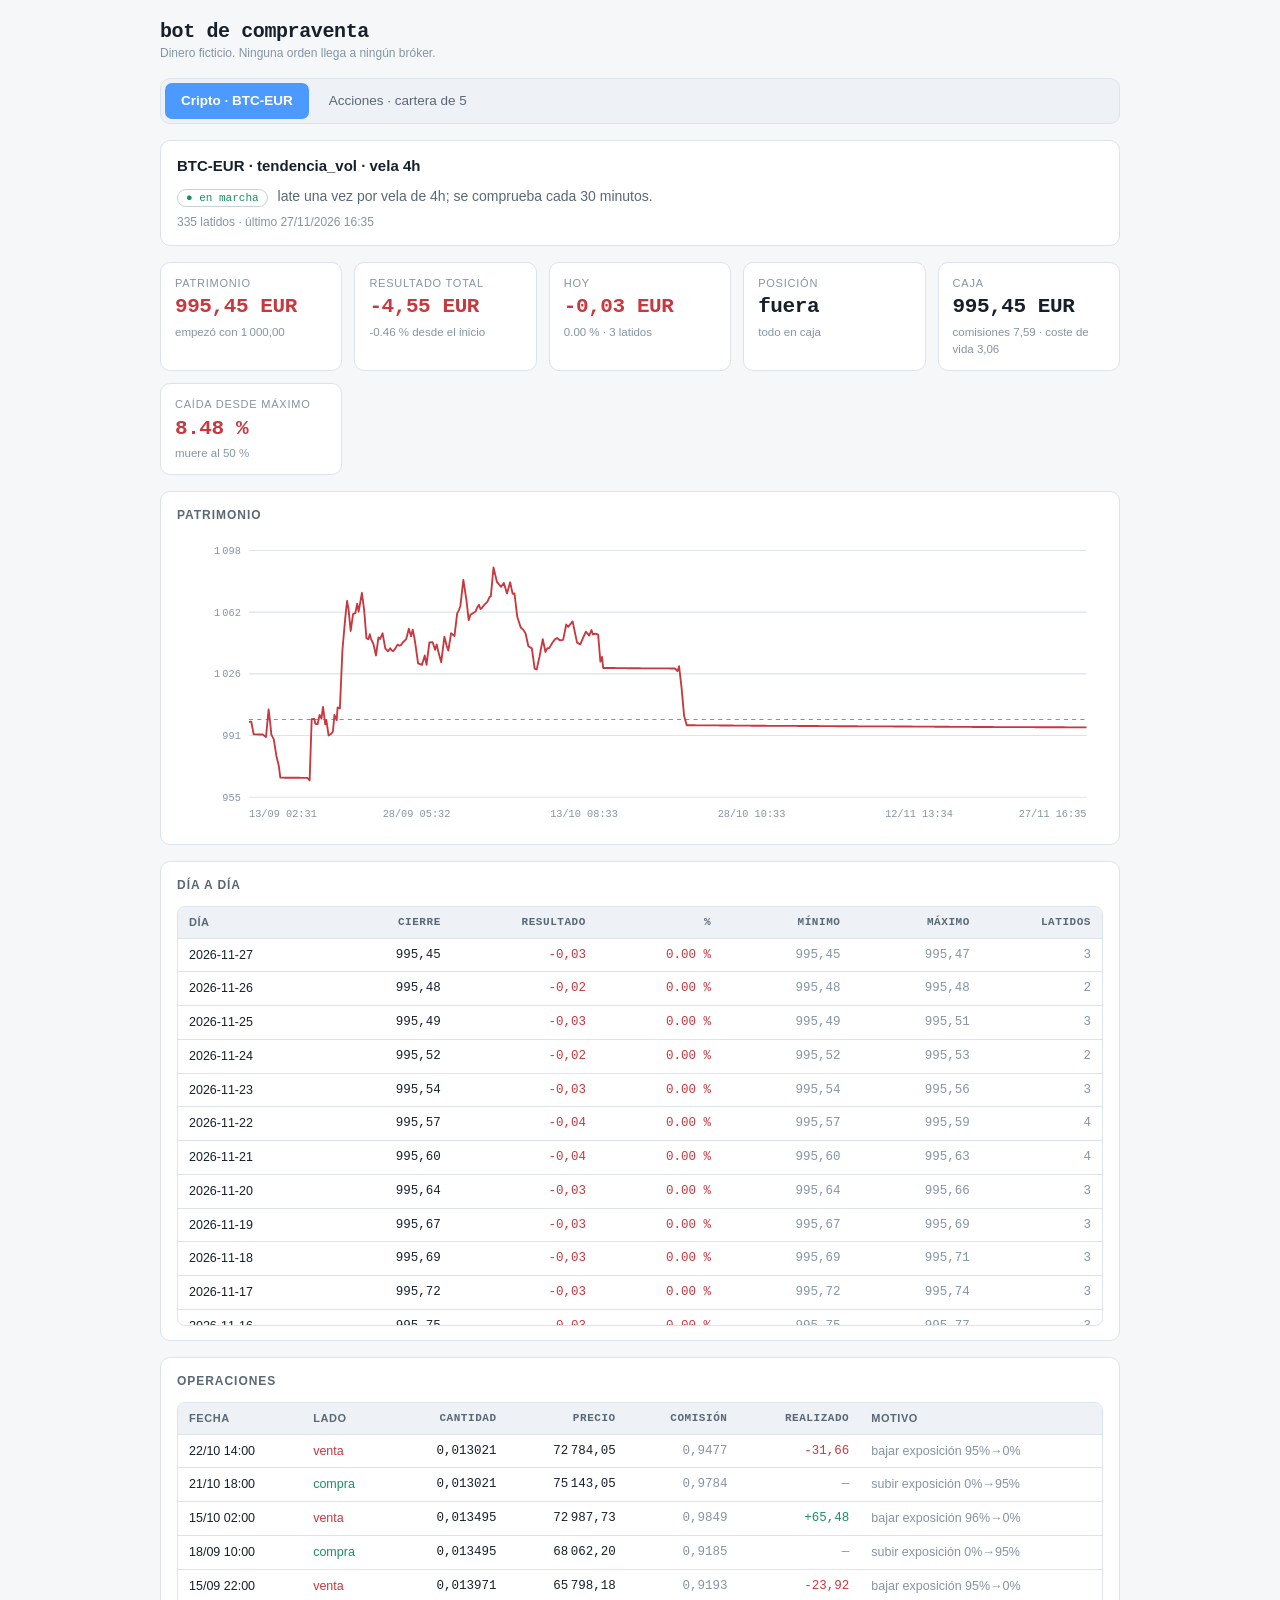
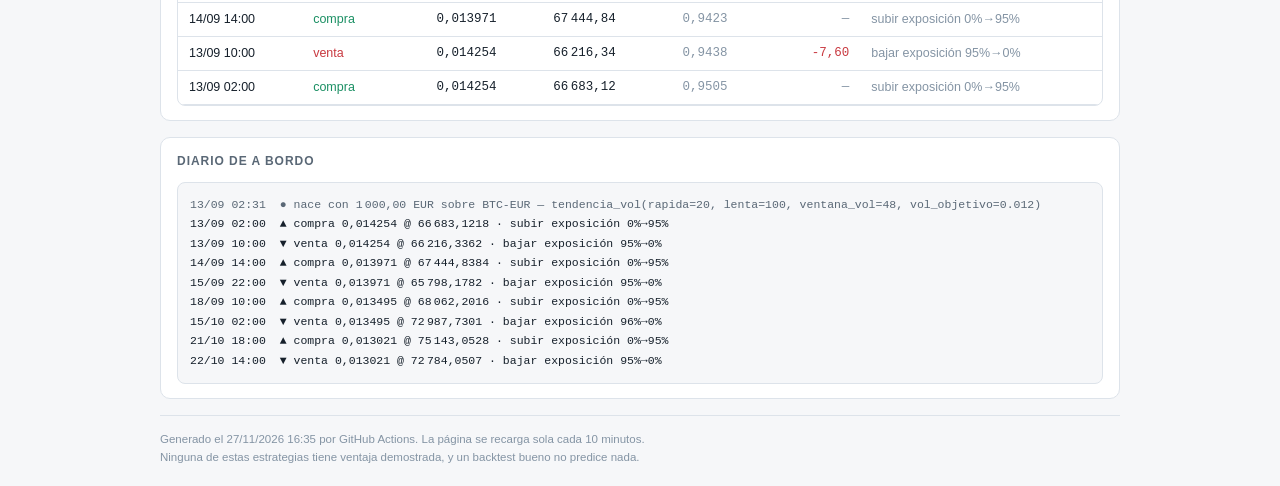
==== commit 4ec3ab18: "latido 2026-11-27 16:35" ====
--- a/docs/index.html
+++ b/docs/index.html
@@ -62,12 +62,12 @@
 <section class="tarjeta cabecera-agente">
   <h2>BTC-EUR · tendencia_vol · vela 4h</h2>
   <p class="linea"><span class="insignia vivo">● en marcha</span> late una vez por vela de 4h; se comprueba cada 30 minutos.</p>
-  <p class="nota">334 latidos · último 27/11/2026 06:21</p>
+  <p class="nota">335 latidos · último 27/11/2026 16:35</p>
 </section>
 
-<section class="kpis"><div class="kpi"><span class="kpi-t">Patrimonio</span><span class="kpi-v neg">995,46 EUR</span><span class="kpi-s">empezó con 1 000,00</span></div><div class="kpi"><span class="kpi-t">Resultado total</span><span class="kpi-v neg">-4,54 EUR</span><span class="kpi-s">-0.45 % desde el inicio</span></div><div class="kpi"><span class="kpi-t">Hoy</span><span class="kpi-v neg">-0,02 EUR</span><span class="kpi-s">0.00 % · 2 latidos</span></div><div class="kpi"><span class="kpi-t">Posición</span><span class="kpi-v ">fuera</span><span class="kpi-s">todo en caja</span></div><div class="kpi"><span class="kpi-t">Caja</span><span class="kpi-v ">995,46 EUR</span><span class="kpi-s">comisiones 7,59 · coste de vida 3,05</span></div><div class="kpi"><span class="kpi-t">Caída desde máximo</span><span class="kpi-v neg">8.48 %</span><span class="kpi-s">muere al 50 %</span></div></section>
+<section class="kpis"><div class="kpi"><span class="kpi-t">Patrimonio</span><span class="kpi-v neg">995,45 EUR</span><span class="kpi-s">empezó con 1 000,00</span></div><div class="kpi"><span class="kpi-t">Resultado total</span><span class="kpi-v neg">-4,55 EUR</span><span class="kpi-s">-0.46 % desde el inicio</span></div><div class="kpi"><span class="kpi-t">Hoy</span><span class="kpi-v neg">-0,03 EUR</span><span class="kpi-s">0.00 % · 3 latidos</span></div><div class="kpi"><span class="kpi-t">Posición</span><span class="kpi-v ">fuera</span><span class="kpi-s">todo en caja</span></div><div class="kpi"><span class="kpi-t">Caja</span><span class="kpi-v ">995,45 EUR</span><span class="kpi-s">comisiones 7,59 · coste de vida 3,06</span></div><div class="kpi"><span class="kpi-t">Caída desde máximo</span><span class="kpi-v neg">8.48 %</span><span class="kpi-s">muere al 50 %</span></div></section>
 
-<section class="tarjeta"><h3>Patrimonio</h3><svg viewBox="0 0 900 280" width="100%" role="img" aria-label="Curva de patrimonio"><line class="malla" x1="70" x2="884" y1="254.0" y2="254.0"/><text class="eje" x="62" y="257.5" text-anchor="end">955</text><line class="malla" x1="70" x2="884" y1="194.0" y2="194.0"/><text class="eje" x="62" y="197.5" text-anchor="end">991</text><line class="malla" x1="70" x2="884" y1="134.0" y2="134.0"/><text class="eje" x="62" y="137.5" text-anchor="end">1 026</text><line class="malla" x1="70" x2="884" y1="74.0" y2="74.0"/><text class="eje" x="62" y="77.5" text-anchor="end">1 062</text><line class="malla" x1="70" x2="884" y1="14.0" y2="14.0"/><text class="eje" x="62" y="17.5" text-anchor="end">1 098</text><text class="eje" x="70.0" y="273" text-anchor="start">13/09 02:31</text><text class="eje" x="232.8" y="273" text-anchor="middle">28/09 03:29</text><text class="eje" x="395.6" y="273" text-anchor="middle">13/10 04:27</text><text class="eje" x="558.4" y="273" text-anchor="middle">28/10 04:25</text><text class="eje" x="721.2" y="273" text-anchor="middle">12/11 05:23</text><text class="eje" x="884.0" y="273" text-anchor="end">27/11 06:21</text><line class="base" x1="70" x2="884" y1="178.4" y2="178.4"/><path d="M70.0 180.8L72.2 180.5L74.5 192.8L76.4 192.8L78.0 192.8L79.2 192.9L81.1 192.9L83.4 192.9L86.6 195.3L89.1 168.6L90.7 181.9L91.8 193.1L94.2 197.4L96.7 213.8L99.0 223.3L100.5 234.9L102.9 234.9L105.3 235.0L107.9 235.0L110.0 235.0L111.4 235.0L113.8 235.0L116.5 235.0L118.8 235.0L121.0 235.1L122.3 235.1L124.5 235.1L126.9 235.1L129.2 237.4L131.3 178.1L133.7 177.8L134.8 182.5L137.0 182.9L139.0 174.0L140.8 177.4L142.3 166.1L144.5 183.1L145.6 179.1L147.7 193.9L149.9 192.5L151.9 190.1L153.5 173.9L155.6 178.9L156.6 166.6L158.8 167.6L161.4 110.6L164.0 79.8L165.8 63.0L167.2 71.0L169.4 92.3L171.7 76.0L173.9 75.0L175.7 65.7L177.1 73.4L178.2 67.4L180.3 55.2L182.5 72.2L184.8 99.3L186.6 100.4L188.0 95.4L189.2 100.3L191.6 105.0L194.1 116.1L196.6 98.6L198.1 100.1L200.5 94.6L203.1 109.3L205.8 112.1L208.0 109.0L209.5 111.3L210.8 112.0L213.0 109.5L215.1 105.6L217.1 106.7L218.9 105.6L220.2 103.5L223.7 100.2L226.1 90.1L228.4 97.5L230.0 91.0L231.5 98.3L232.7 105.2L235.3 123.7L239.1 125.2L241.8 116.1L243.5 125.3L246.3 103.5L249.4 103.1L251.8 110.6L253.4 105.3L254.8 111.8L257.8 122.7L260.9 97.8L263.2 106.9L264.8 111.3L267.6 94.5L270.9 97.1L273.4 75.2L275.2 72.0L276.6 68.0L279.5 42.6L282.5 62.3L284.8 81.8L286.5 76.6L288.8 75.0L291.5 73.3L293.1 69.2L294.7 66.9L296.2 71.0L297.3 70.2L299.9 66.9L302.9 64.0L305.0 59.4L306.3 58.6L309.0 30.6L312.2 44.5L316.4 49.4L319.1 45.6L322.1 55.8L325.2 45.0L327.7 56.2L329.4 55.9L332.2 78.5L335.5 88.7L338.3 91.5L340.3 94.8L343.1 107.1L346.4 109.2L349.1 128.8L351.2 129.6L353.9 117.4L357.1 100.3L359.8 112.7L361.7 109.0L363.3 109.2L366.4 103.8L369.2 100.2L371.1 99.2L373.8 101.3L377.0 101.0L380.0 86.0L382.0 88.3L386.3 83.0L390.6 103.6L393.9 105.3L395.9 100.3L399.3 93.0L402.5 96.8L404.7 91.4L406.2 95.7L408.7 95.0L411.2 95.8L413.4 122.1L415.1 117.5L416.2 128.3L418.2 128.3L420.4 128.3L422.6 128.3L424.6 128.3L426.0 128.3L427.1 128.3L429.2 128.4L431.4 128.4L433.6 128.4L435.4 128.4L436.9 128.4L438.0 128.4L440.0 128.5L442.0 128.5L443.7 128.5L445.3 128.5L447.5 128.5L449.3 128.5L451.6 128.5L453.9 128.6L455.7 128.6L457.0 128.6L458.1 128.6L460.0 128.6L462.5 128.6L466.0 128.7L468.6 128.7L472.4 128.7L474.8 128.7L477.0 128.7L478.9 128.7L480.5 128.7L481.5 128.8L483.8 128.8L486.4 128.8L488.8 131.3L490.4 126.6L492.8 147.7L495.3 175.0L497.9 183.9L500.1 183.9L501.7 183.9L502.8 183.9L505.0 183.9L507.3 184.0L509.5 184.0L511.4 184.0L512.8 184.0L514.0 184.0L516.2 184.0L518.5 184.1L520.1 184.1L521.5 184.1L523.7 184.1L524.6 184.1L526.8 184.1L529.0 184.1L530.9 184.2L532.4 184.2L533.8 184.2L536.0 184.2L538.7 184.2L542.0 184.2L544.5 184.3L546.1 184.3L548.3 184.3L553.3 184.3L555.4 184.3L556.9 184.3L559.4 184.3L562.1 184.4L564.7 184.4L566.7 184.4L568.5 184.4L571.5 184.4L574.7 184.4L577.0 184.5L578.7 184.5L581.4 184.5L584.6 184.5L587.0 184.5L588.9 184.5L590.4 184.5L593.3 184.6L596.2 184.6L598.1 184.6L599.6 184.6L601.1 184.6L604.5 184.6L607.7 184.7L609.7 184.7L611.3 184.7L614.4 184.7L618.8 184.7L621.8 184.7L624.8 184.7L628.6 184.8L631.3 184.8L633.2 184.8L636.2 184.8L640.0 184.8L642.6 184.8L644.7 184.9L648.3 184.9L651.9 184.9L654.4 184.9L657.6 184.9L661.2 184.9L663.8 184.9L665.5 185.0L668.3 185.0L671.4 185.0L673.6 185.0L675.3 185.0L677.0 185.0L680.2 185.1L683.3 185.1L685.3 185.1L687.1 185.1L690.3 185.1L695.2 185.1L698.5 185.1L702.0 185.2L705.6 185.2L708.1 185.2L709.7 185.2L713.3 185.2L716.8 185.2L719.7 185.3L723.0 185.3L726.9 185.3L729.5 185.3L731.6 185.3L735.3 185.3L738.5 185.3L741.0 185.4L744.0 185.4L747.2 185.4L749.5 185.4L751.2 185.4L752.9 185.4L756.2 185.5L759.4 185.5L761.5 185.5L763.4 185.5L766.8 185.5L771.5 185.5L774.7 185.5L778.7 185.6L782.7 185.6L785.5 185.6L789.4 185.6L793.0 185.6L795.7 185.6L799.3 185.7L803.4 185.7L806.2 185.7L809.6 185.7L813.6 185.7L816.3 185.7L818.6 185.7L822.5 185.8L825.7 185.8L827.6 185.8L830.8 185.8L834.5 185.8L837.1 185.8L839.2 185.9L843.1 185.9L848.5 185.9L852.0 185.9L857.4 185.9L861.2 185.9L865.7 185.9L870.1 186.0L872.7 186.0L877.3 186.0L881.3 186.0L884.0 186.0" fill="none" stroke="var(--rojo)" stroke-width="1.8" stroke-linejoin="round"/></svg></section>
+<section class="tarjeta"><h3>Patrimonio</h3><svg viewBox="0 0 900 280" width="100%" role="img" aria-label="Curva de patrimonio"><line class="malla" x1="70" x2="884" y1="254.0" y2="254.0"/><text class="eje" x="62" y="257.5" text-anchor="end">955</text><line class="malla" x1="70" x2="884" y1="194.0" y2="194.0"/><text class="eje" x="62" y="197.5" text-anchor="end">991</text><line class="malla" x1="70" x2="884" y1="134.0" y2="134.0"/><text class="eje" x="62" y="137.5" text-anchor="end">1 026</text><line class="malla" x1="70" x2="884" y1="74.0" y2="74.0"/><text class="eje" x="62" y="77.5" text-anchor="end">1 062</text><line class="malla" x1="70" x2="884" y1="14.0" y2="14.0"/><text class="eje" x="62" y="17.5" text-anchor="end">1 098</text><text class="eje" x="70.0" y="273" text-anchor="start">13/09 02:31</text><text class="eje" x="232.8" y="273" text-anchor="middle">28/09 05:32</text><text class="eje" x="395.6" y="273" text-anchor="middle">13/10 08:33</text><text class="eje" x="558.4" y="273" text-anchor="middle">28/10 10:33</text><text class="eje" x="721.2" y="273" text-anchor="middle">12/11 13:34</text><text class="eje" x="884.0" y="273" text-anchor="end">27/11 16:35</text><line class="base" x1="70" x2="884" y1="178.4" y2="178.4"/><path d="M70.0 180.8L72.2 180.5L74.5 192.8L76.3 192.8L77.9 192.8L79.1 192.9L81.0 192.9L83.3 192.9L86.5 195.3L89.0 168.6L90.6 181.9L91.7 193.1L94.0 197.4L96.6 213.8L98.9 223.3L100.4 234.9L102.7 234.9L105.1 235.0L107.7 235.0L109.8 235.0L111.2 235.0L113.6 235.0L116.2 235.0L118.5 235.0L120.7 235.1L122.0 235.1L124.1 235.1L126.6 235.1L128.9 237.4L130.9 178.1L133.4 177.8L134.5 182.5L136.6 182.9L138.6 174.0L140.4 177.4L141.9 166.1L144.1 183.1L145.2 179.1L147.3 193.9L149.5 192.5L151.5 190.1L153.0 173.9L155.2 178.9L156.1 166.6L158.3 167.6L160.8 110.6L163.5 79.8L165.3 63.0L166.7 71.0L168.8 92.3L171.1 76.0L173.3 75.0L175.1 65.7L176.5 73.4L177.6 67.4L179.7 55.2L181.9 72.2L184.1 99.3L185.9 100.4L187.4 95.4L188.6 100.3L190.9 105.0L193.4 116.1L195.8 98.6L197.4 100.1L199.8 94.6L202.4 109.3L205.1 112.1L207.2 109.0L208.7 111.3L210.0 112.0L212.1 109.5L214.3 105.6L216.3 106.7L218.0 105.6L219.4 103.5L222.8 100.2L225.3 90.1L227.5 97.5L229.1 91.0L230.6 98.3L231.7 105.2L234.3 123.7L238.1 125.2L240.8 116.1L242.5 125.3L245.3 103.5L248.4 103.1L250.8 110.6L252.4 105.3L253.8 111.8L256.8 122.7L259.9 97.8L262.1 106.9L263.7 111.3L266.4 94.5L269.7 97.1L272.3 75.2L274.0 72.0L275.4 68.0L278.3 42.6L281.3 62.3L283.5 81.8L285.2 76.6L287.6 75.0L290.2 73.3L291.9 69.2L293.5 66.9L294.9 71.0L296.1 70.2L298.6 66.9L301.6 64.0L303.7 59.4L305.0 58.6L307.6 30.6L310.9 44.5L315.0 49.4L317.7 45.6L320.7 55.8L323.8 45.0L326.2 56.2L328.0 55.9L330.7 78.5L334.0 88.7L336.8 91.5L338.8 94.8L341.5 107.1L344.9 109.2L347.6 128.8L349.6 129.6L352.3 117.4L355.5 100.3L358.1 112.7L360.0 109.0L361.6 109.2L364.8 103.8L367.5 100.2L369.4 99.2L372.1 101.3L375.3 101.0L378.3 86.0L380.2 88.3L384.5 83.0L388.8 103.6L392.0 105.3L394.1 100.3L397.4 93.0L400.6 96.8L402.8 91.4L404.3 95.7L406.8 95.0L409.3 95.8L411.5 122.1L413.1 117.5L414.2 128.3L416.2 128.3L418.4 128.3L420.6 128.3L422.6 128.3L424.0 128.3L425.1 128.3L427.2 128.4L429.3 128.4L431.6 128.4L433.4 128.4L434.9 128.4L435.9 128.4L438.0 128.5L439.9 128.5L441.6 128.5L443.2 128.5L445.3 128.5L447.2 128.5L449.4 128.5L451.7 128.6L453.6 128.6L454.8 128.6L455.9 128.6L457.8 128.6L460.3 128.6L463.8 128.7L466.3 128.7L470.1 128.7L472.5 128.7L474.8 128.7L476.6 128.7L478.2 128.7L479.2 128.8L481.5 128.8L484.0 128.8L486.5 131.3L488.0 126.6L490.4 147.7L492.9 175.0L495.4 183.9L497.7 183.9L499.2 183.9L500.4 183.9L502.5 183.9L504.8 184.0L507.0 184.0L508.9 184.0L510.3 184.0L511.5 184.0L513.7 184.0L515.9 184.1L517.6 184.1L518.9 184.1L521.1 184.1L522.1 184.1L524.2 184.1L526.4 184.1L528.3 184.2L529.8 184.2L531.1 184.2L533.4 184.2L536.1 184.2L539.4 184.2L541.8 184.3L543.4 184.3L545.6 184.3L550.5 184.3L552.6 184.3L554.1 184.3L556.6 184.3L559.3 184.4L561.9 184.4L563.9 184.4L565.7 184.4L568.7 184.4L571.8 184.4L574.1 184.5L575.8 184.5L578.5 184.5L581.7 184.5L584.1 184.5L585.9 184.5L587.4 184.5L590.4 184.6L593.3 184.6L595.2 184.6L596.6 184.6L598.1 184.6L601.5 184.6L604.7 184.7L606.7 184.7L608.3 184.7L611.4 184.7L615.8 184.7L618.7 184.7L621.7 184.7L625.4 184.8L628.1 184.8L630.0 184.8L633.0 184.8L636.7 184.8L639.4 184.8L641.5 184.9L645.1 184.9L648.6 184.9L651.1 184.9L654.3 184.9L657.9 184.9L660.4 184.9L662.1 185.0L664.9 185.0L668.0 185.0L670.2 185.0L671.9 185.0L673.6 185.0L676.8 185.1L679.8 185.1L681.8 185.1L683.6 185.1L686.8 185.1L691.7 185.1L695.0 185.1L698.4 185.2L702.0 185.2L704.5 185.2L706.1 185.2L709.7 185.2L713.2 185.2L716.0 185.3L719.3 185.3L723.2 185.3L725.7 185.3L727.8 185.3L731.5 185.3L734.7 185.3L737.2 185.4L740.2 185.4L743.4 185.4L745.7 185.4L747.4 185.4L749.0 185.4L752.3 185.5L755.5 185.5L757.6 185.5L759.5 185.5L762.9 185.5L767.5 185.5L770.7 185.5L774.7 185.6L778.7 185.6L781.4 185.6L785.3 185.6L788.9 185.6L791.6 185.6L795.2 185.7L799.3 185.7L802.1 185.7L805.5 185.7L809.4 185.7L812.1 185.7L814.3 185.7L818.3 185.8L821.4 185.8L823.3 185.8L826.5 185.8L830.2 185.8L832.7 185.8L834.8 185.9L838.8 185.9L844.1 185.9L847.6 185.9L852.9 185.9L856.7 185.9L861.2 185.9L865.6 186.0L868.2 186.0L872.7 186.0L876.7 186.0L879.4 186.0L884.0 186.0" fill="none" stroke="var(--rojo)" stroke-width="1.8" stroke-linejoin="round"/></svg></section>
 
 
 
@@ -76,7 +76,7 @@
 <section class="tarjeta"><h3>Día a día</h3>
 <div class="envoltura"><table>
 <thead><tr><th>día</th><th class="num">cierre</th><th class="num">resultado</th><th class="num">%</th><th class="num">mínimo</th><th class="num">máximo</th><th class="num">latidos</th></tr></thead>
-<tbody><tr><td>2026-11-27</td><td class="num">995,46</td><td class="num neg">-0,02</td><td class="num neg">0.00 %</td><td class="num apagado">995,46</td><td class="num apagado">995,47</td><td class="num apagado">2</td></tr><tr><td>2026-11-26</td><td class="num">995,48</td><td class="num neg">-0,02</td><td class="num neg">0.00 %</td><td class="num apagado">995,48</td><td class="num apagado">995,48</td><td class="num apagado">2</td></tr><tr><td>2026-11-25</td><td class="num">995,49</td><td class="num neg">-0,03</td><td class="num neg">0.00 %</td><td class="num apagado">995,49</td><td class="num apagado">995,51</td><td class="num apagado">3</td></tr><tr><td>2026-11-24</td><td class="num">995,52</td><td class="num neg">-0,02</td><td class="num neg">0.00 %</td><td class="num apagado">995,52</td><td class="num apagado">995,53</td><td class="num apagado">2</td></tr><tr><td>2026-11-23</td><td class="num">995,54</td><td class="num neg">-0,03</td><td class="num neg">0.00 %</td><td class="num apagado">995,54</td><td class="num apagado">995,56</td><td class="num apagado">3</td></tr><tr><td>2026-11-22</td><td class="num">995,57</td><td class="num neg">-0,04</td><td class="num neg">0.00 %</td><td class="num apagado">995,57</td><td class="num apagado">995,59</td><td class="num apagado">4</td></tr><tr><td>2026-11-21</td><td class="num">995,60</td><td class="num neg">-0,04</td><td class="num neg">0.00 %</td><td class="num apagado">995,60</td><td class="num apagado">995,63</td><td class="num apagado">4</td></tr><tr><td>2026-11-20</td><td class="num">995,64</td><td class="num neg">-0,03</td><td class="num neg">0.00 %</td><td class="num apagado">995,64</td><td class="num apagado">995,66</td><td class="num apagado">3</td></tr><tr><td>2026-11-19</td><td class="num">995,67</td><td class="num neg">-0,03</td><td class="num neg">0.00 %</td><td class="num apagado">995,67</td><td class="num apagado">995,69</td><td class="num apagado">3</td></tr><tr><td>2026-11-18</td><td class="num">995,69</td><td class="num neg">-0,03</td><td class="num neg">0.00 %</td><td class="num apagado">995,69</td><td class="num apagado">995,71</td><td class="num apagado">3</td></tr><tr><td>2026-11-17</td><td class="num">995,72</td><td class="num neg">-0,03</td><td class="num neg">0.00 %</td><td class="num apagado">995,72</td><td class="num apagado">995,74</td><td class="num apagado">3</td></tr><tr><td>2026-11-16</td><td class="num">995,75</td><td class="num neg">-0,03</td><td class="num neg">0.00 %</td><td class="num apagado">995,75</td><td class="num apagado">995,77</td><td class="num apagado">3</td></tr><tr><td>2026-11-15</td><td class="num">995,78</td><td class="num neg">-0,04</td><td class="num neg">0.00 %</td><td class="num apagado">995,78</td><td class="num apagado">995,80</td><td class="num apagado">4</td></tr><tr><td>2026-11-14</td><td class="num">995,81</td><td class="num neg">-0,05</td><td class="num neg">0.00 %</td><td class="num apagado">995,81</td><td class="num apagado">995,85</td><td class="num apagado">5</td></tr><tr><td>2026-11-13</td><td class="num">995,86</td><td class="num neg">-0,03</td><td class="num neg">0.00 %</td><td class="num apagado">995,86</td><td class="num apagado">995,88</td><td class="num apagado">3</td></tr><tr><td>2026-11-12</td><td class="num">995,89</td><td class="num neg">-0,04</td><td class="num neg">0.00 %</td><td class="num apagado">995,89</td><td class="num apagado">995,91</td><td class="num apagado">4</td></tr><tr><td>2026-11-11</td><td class="num">995,92</td><td class="num neg">-0,04</td><td class="num neg">0.00 %</td><td class="num apagado">995,92</td><td class="num apagado">995,95</td><td class="num apagado">4</td></tr><tr><td>2026-11-10</td><td class="num">995,96</td><td class="num neg">-0,03</td><td class="num neg">0.00 %</td><td class="num apagado">995,96</td><td class="num apagado">995,98</td><td class="num apagado">3</td></tr><tr><td>2026-11-09</td><td class="num">995,99</td><td class="num neg">-0,03</td><td class="num neg">0.00 %</td><td class="num apagado">995,99</td><td class="num apagado">996,00</td><td class="num apagado">3</td></tr><tr><td>2026-11-08</td><td class="num">996,01</td><td class="num neg">-0,04</td><td class="num neg">0.00 %</td><td class="num apagado">996,01</td><td class="num apagado">996,04</td><td class="num apagado">4</td></tr><tr><td>2026-11-07</td><td class="num">996,05</td><td class="num neg">-0,05</td><td class="num neg">0.00 %</td><td class="num apagado">996,05</td><td class="num apagado">996,09</td><td class="num apagado">5</td></tr><tr><td>2026-11-06</td><td class="num">996,10</td><td class="num neg">-0,04</td><td class="num neg">0.00 %</td><td class="num apagado">996,10</td><td class="num apagado">996,12</td><td class="num apagado">4</td></tr><tr><td>2026-11-05</td><td class="num">996,13</td><td class="num neg">-0,03</td><td class="num neg">0.00 %</td><td class="num apagado">996,13</td><td class="num apagado">996,15</td><td class="num apagado">3</td></tr><tr><td>2026-11-04</td><td class="num">996,16</td><td class="num neg">-0,04</td><td class="num neg">0.00 %</td><td class="num apagado">996,16</td><td class="num apagado">996,19</td><td class="num apagado">4</td></tr><tr><td>2026-11-03</td><td class="num">996,20</td><td class="num neg">-0,04</td><td class="num neg">0.00 %</td><td class="num apagado">996,20</td><td class="num apagado">996,22</td><td class="num apagado">4</td></tr><tr><td>2026-11-02</td><td class="num">996,23</td><td class="num neg">-0,03</td><td class="num neg">0.00 %</td><td class="num apagado">996,23</td><td class="num apagado">996,25</td><td class="num apagado">3</td></tr><tr><td>2026-11-01</td><td class="num">996,26</td><td class="num neg">-0,04</td><td class="num neg">0.00 %</td><td class="num apagado">996,26</td><td class="num apagado">996,29</td><td class="num apagado">4</td></tr><tr><td>2026-10-31</td><td class="num">996,30</td><td class="num neg">-0,05</td><td class="num neg">0.00 %</td><td class="num apagado">996,30</td><td class="num apagado">996,33</td><td class="num apagado">5</td></tr><tr><td>2026-10-30</td><td class="num">996,34</td><td class="num neg">-0,05</td><td class="num neg">0.00 %</td><td class="num apagado">996,34</td><td class="num apagado">996,38</td><td class="num apagado">5</td></tr><tr><td>2026-10-29</td><td class="num">996,39</td><td class="num neg">-0,04</td><td class="num neg">0.00 %</td><td class="num apagado">996,39</td><td class="num apagado">996,42</td><td class="num apagado">4</td></tr><tr><td>2026-10-28</td><td class="num">996,42</td><td class="num neg">-0,05</td><td class="num neg">0.00 %</td><td class="num apagado">996,42</td><td class="num apagado">996,46</td><td class="num apagado">5</td></tr><tr><td>2026-10-27</td><td class="num">996,47</td><td class="num neg">-0,04</td><td class="num neg">0.00 %</td><td class="num apagado">996,47</td><td class="num apagado">996,50</td><td class="num apagado">4</td></tr><tr><td>2026-10-26</td><td class="num">996,51</td><td class="num neg">-0,04</td><td class="num neg">0.00 %</td><td class="num apagado">996,51</td><td class="num apagado">996,53</td><td class="num apagado">4</td></tr><tr><td>2026-10-25</td><td class="num">996,54</td><td class="num neg">-0,06</td><td class="num neg">-0.01 %</td><td class="num apagado">996,54</td><td class="num apagado">996,60</td><td class="num apagado">7</td></tr><tr><td>2026-10-24</td><td class="num">996,61</td><td class="num neg">-0,05</td><td class="num neg">-0.01 %</td><td class="num apagado">996,61</td><td class="num apagado">996,65</td><td class="num apagado">6</td></tr><tr><td>2026-10-23</td><td class="num">996,66</td><td class="num neg">-0,05</td><td class="num neg">0.00 %</td><td class="num apagado">996,66</td><td class="num apagado">996,70</td><td class="num apagado">5</td></tr><tr><td>2026-10-22</td><td class="num">996,71</td><td class="num neg">-34,03</td><td class="num neg">-3.30 %</td><td class="num apagado">996,71</td><td class="num apagado">1 018,19</td><td class="num apagado">5</td></tr><tr><td>2026-10-21</td><td class="num">1 030,74</td><td class="num pos">+1,29</td><td class="num pos">0.12 %</td><td class="num apagado">1 027,94</td><td class="num apagado">1 030,74</td><td class="num apagado">6</td></tr><tr><td>2026-10-20</td><td class="num">1 029,45</td><td class="num neg">-0,04</td><td class="num neg">0.00 %</td><td class="num apagado">1 029,45</td><td class="num apagado">1 029,48</td><td class="num apagado">4</td></tr><tr><td>2026-10-19</td><td class="num">1 029,49</td><td class="num neg">-0,04</td><td class="num neg">0.00 %</td><td class="num apagado">1 029,49</td><td class="num apagado">1 029,51</td><td class="num apagado">4</td></tr><tr><td>2026-10-18</td><td class="num">1 029,52</td><td class="num neg">-0,05</td><td class="num neg">-0.01 %</td><td class="num apagado">1 029,52</td><td class="num apagado">1 029,57</td><td class="num apagado">6</td></tr><tr><td>2026-10-17</td><td class="num">1 029,58</td><td class="num neg">-0,06</td><td class="num neg">-0.01 %</td><td class="num apagado">1 029,58</td><td class="num apagado">1 029,63</td><td class="num apagado">7</td></tr><tr><td>2026-10-16</td><td class="num">1 029,64</td><td class="num neg">-0,05</td><td class="num neg">0.00 %</td><td class="num apagado">1 029,64</td><td class="num apagado">1 029,68</td><td class="num apagado">5</td></tr><tr><td>2026-10-15</td><td class="num">1 029,69</td><td class="num neg">-6,45</td><td class="num neg">-0.62 %</td><td class="num apagado">1 029,69</td><td class="num apagado">1 029,73</td><td class="num apagado">6</td></tr><tr><td>2026-10-14</td><td class="num">1 036,14</td><td class="num neg">-12,28</td><td class="num neg">-1.17 %</td><td class="num apagado">1 033,36</td><td class="num apagado">1 051,58</td><td class="num apagado">6</td></tr><tr><td>2026-10-13</td><td class="num">1 048,42</td><td class="num pos">+4,05</td><td class="num pos">0.39 %</td><td class="num apagado">1 043,37</td><td class="num apagado">1 050,63</td><td class="num apagado">4</td></tr><tr><td>2026-10-12</td><td class="num">1 044,37</td><td class="num neg">-9,09</td><td class="num neg">-0.86 %</td><td class="num apagado">1 044,37</td><td class="num apagado">1 056,60</td><td class="num apagado">2</td></tr><tr><td>2026-10-11</td><td class="num">1 053,46</td><td class="num pos">+6,48</td><td class="num pos">0.62 %</td><td class="num apagado">1 045,75</td><td class="num apagado">1 054,81</td><td class="num apagado">4</td></tr><tr><td>2026-10-10</td><td class="num">1 046,97</td><td class="num pos">+8,00</td><td class="num pos">0.77 %</td><td class="num apagado">1 041,01</td><td class="num apagado">1 046,97</td><td class="num apagado">5</td></tr><tr><td>2026-10-09</td><td class="num">1 038,97</td><td class="num pos">+9,57</td><td class="num pos">0.93 %</td><td class="num apagado">1 028,94</td><td class="num apagado">1 046,30</td><td class="num apagado">4</td></tr><tr><td>2026-10-08</td><td class="num">1 029,40</td><td class="num neg">-22,16</td><td class="num neg">-2.11 %</td><td class="num apagado">1 029,40</td><td class="num apagado">1 049,56</td><td class="num apagado">4</td></tr><tr><td>2026-10-07</td><td class="num">1 051,55</td><td class="num neg">-20,96</td><td class="num neg">-1.95 %</td><td class="num apagado">1 051,55</td><td class="num apagado">1 072,67</td><td class="num apagado">4</td></tr><tr><td>2026-10-06</td><td class="num">1 072,51</td><td class="num neg">-3,98</td><td class="num neg">-0.37 %</td><td class="num apagado">1 072,51</td><td class="num apagado">1 079,13</td><td class="num apagado">4</td></tr><tr><td>2026-10-05</td><td class="num">1 076,49</td><td class="num pos">+5,45</td><td class="num pos">0.51 %</td><td class="num apagado">1 076,49</td><td class="num apagado">1 087,70</td><td class="num apagado">3</td></tr><tr><td>2026-10-04</td><td class="num">1 071,05</td><td class="num pos">+4,88</td><td class="num pos">0.46 %</td><td class="num apagado">1 063,73</td><td class="num apagado">1 071,05</td><td class="num apagado">6</td></tr><tr><td>2026-10-03</td><td class="num">1 066,17</td><td class="num pos">+8,85</td><td class="num pos">0.84 %</td><td class="num apagado">1 060,40</td><td class="num apagado">1 066,17</td><td class="num apagado">5</td></tr><tr><td>2026-10-02</td><td class="num">1 057,32</td><td class="num neg">-3,87</td><td class="num neg">-0.36 %</td><td class="num apagado">1 057,32</td><td class="num apagado">1 080,58</td><td class="num apagado">5</td></tr><tr><td>2026-10-01</td><td class="num">1 061,18</td><td class="num pos">+18,76</td><td class="num pos">1.80 %</td><td class="num apagado">1 039,81</td><td class="num apagado">1 061,18</td><td class="num apagado">4</td></tr><tr><td>2026-09-30</td><td class="num">1 042,42</td><td class="num pos">+2,23</td><td class="num pos">0.21 %</td><td class="num apagado">1 033,00</td><td class="num apagado">1 047,83</td><td class="num apagado">5</td></tr><tr><td>2026-09-29</td><td class="num">1 040,19</td><td class="num pos">+3,24</td><td class="num pos">0.31 %</td><td class="num apagado">1 031,48</td><td class="num apagado">1 044,65</td><td class="num apagado">4</td></tr><tr><td>2026-09-28</td><td class="num">1 036,95</td><td class="num neg">-14,86</td><td class="num neg">-1.41 %</td><td class="num apagado">1 031,54</td><td class="num apagado">1 047,50</td><td class="num apagado">5</td></tr><tr><td>2026-09-27</td><td class="num">1 051,81</td><td class="num pos">+7,37</td><td class="num pos">0.71 %</td><td class="num apagado">1 046,37</td><td class="num apagado">1 052,37</td><td class="num apagado">4</td></tr><tr><td>2026-09-26</td><td class="num">1 044,44</td><td class="num pos">+4,62</td><td class="num pos">0.44 %</td><td class="num apagado">1 039,35</td><td class="num apagado">1 044,44</td><td class="num apagado">6</td></tr><tr><td>2026-09-25</td><td class="num">1 039,82</td><td class="num neg">-6,61</td><td class="num neg">-0.63 %</td><td class="num apagado">1 039,32</td><td class="num apagado">1 049,71</td><td class="num apagado">5</td></tr><tr><td>2026-09-24</td><td class="num">1 046,43</td><td class="num pos">+0,15</td><td class="num pos">0.01 %</td><td class="num apagado">1 036,92</td><td class="num apagado">1 049,20</td><td class="num apagado">6</td></tr><tr><td>2026-09-23</td><td class="num">1 046,28</td><td class="num neg">-20,55</td><td class="num neg">-1.93 %</td><td class="num apagado">1 046,28</td><td class="num apagado">1 073,10</td><td class="num apagado">6</td></tr><tr><td>2026-09-22</td><td class="num">1 066,83</td><td class="num neg">-1,65</td><td class="num neg">-0.15 %</td><td class="num apagado">1 051,04</td><td class="num apagado">1 066,83</td><td class="num apagado">5</td></tr><tr><td>2026-09-21</td><td class="num">1 068,48</td><td class="num pos">+65,84</td><td class="num pos">6.57 %</td><td class="num apagado">999,69</td><td class="num apagado">1 068,48</td><td class="num apagado">6</td></tr><tr><td>2026-09-20</td><td class="num">1 002,64</td><td class="num pos">+5,42</td><td class="num pos">0.54 %</td><td class="num apagado">990,78</td><td class="num apagado">1 002,64</td><td class="num apagado">5</td></tr><tr><td>2026-09-19</td><td class="num">997,21</td><td class="num neg">-3,11</td><td class="num neg">-0.31 %</td><td class="num apagado">997,21</td><td class="num apagado">1 007,27</td><td class="num apagado">6</td></tr><tr><td>2026-09-18</td><td class="num">1 000,33</td><td class="num pos">+33,98</td><td class="num pos">3.52 %</td><td class="num apagado">964,94</td><td class="num apagado">1 000,33</td><td class="num apagado">5</td></tr><tr><td>2026-09-17</td><td class="num">966,35</td><td class="num neg">-0,05</td><td class="num neg">0.00 %</td><td class="num apagado">966,35</td><td class="num apagado">966,38</td><td class="num apagado">5</td></tr><tr><td>2026-09-16</td><td class="num">966,39</td><td class="num neg">-0,05</td><td class="num neg">0.00 %</td><td class="num apagado">966,39</td><td class="num apagado">966,43</td><td class="num apagado">5</td></tr><tr><td>2026-09-15</td><td class="num">966,44</td><td class="num neg">-39,36</td><td class="num neg">-3.91 %</td><td class="num apagado">966,44</td><td class="num apagado">997,87</td><td class="num apagado">6</td></tr><tr><td>2026-09-14</td><td class="num">1 005,80</td><td class="num pos">+14,40</td><td class="num pos">1.45 %</td><td class="num apagado">989,96</td><td class="num apagado">1 005,80</td><td class="num apagado">4</td></tr><tr><td>2026-09-13</td><td class="num">991,40</td><td class="num apagado">0,00</td><td class="num apagado">0.00 %</td><td class="num apagado">991,40</td><td class="num apagado">998,76</td><td class="num apagado">6</td></tr></tbody></table></div></section>
+<tbody><tr><td>2026-11-27</td><td class="num">995,45</td><td class="num neg">-0,03</td><td class="num neg">0.00 %</td><td class="num apagado">995,45</td><td class="num apagado">995,47</td><td class="num apagado">3</td></tr><tr><td>2026-11-26</td><td class="num">995,48</td><td class="num neg">-0,02</td><td class="num neg">0.00 %</td><td class="num apagado">995,48</td><td class="num apagado">995,48</td><td class="num apagado">2</td></tr><tr><td>2026-11-25</td><td class="num">995,49</td><td class="num neg">-0,03</td><td class="num neg">0.00 %</td><td class="num apagado">995,49</td><td class="num apagado">995,51</td><td class="num apagado">3</td></tr><tr><td>2026-11-24</td><td class="num">995,52</td><td class="num neg">-0,02</td><td class="num neg">0.00 %</td><td class="num apagado">995,52</td><td class="num apagado">995,53</td><td class="num apagado">2</td></tr><tr><td>2026-11-23</td><td class="num">995,54</td><td class="num neg">-0,03</td><td class="num neg">0.00 %</td><td class="num apagado">995,54</td><td class="num apagado">995,56</td><td class="num apagado">3</td></tr><tr><td>2026-11-22</td><td class="num">995,57</td><td class="num neg">-0,04</td><td class="num neg">0.00 %</td><td class="num apagado">995,57</td><td class="num apagado">995,59</td><td class="num apagado">4</td></tr><tr><td>2026-11-21</td><td class="num">995,60</td><td class="num neg">-0,04</td><td class="num neg">0.00 %</td><td class="num apagado">995,60</td><td class="num apagado">995,63</td><td class="num apagado">4</td></tr><tr><td>2026-11-20</td><td class="num">995,64</td><td class="num neg">-0,03</td><td class="num neg">0.00 %</td><td class="num apagado">995,64</td><td class="num apagado">995,66</td><td class="num apagado">3</td></tr><tr><td>2026-11-19</td><td class="num">995,67</td><td class="num neg">-0,03</td><td class="num neg">0.00 %</td><td class="num apagado">995,67</td><td class="num apagado">995,69</td><td class="num apagado">3</td></tr><tr><td>2026-11-18</td><td class="num">995,69</td><td class="num neg">-0,03</td><td class="num neg">0.00 %</td><td class="num apagado">995,69</td><td class="num apagado">995,71</td><td class="num apagado">3</td></tr><tr><td>2026-11-17</td><td class="num">995,72</td><td class="num neg">-0,03</td><td class="num neg">0.00 %</td><td class="num apagado">995,72</td><td class="num apagado">995,74</td><td class="num apagado">3</td></tr><tr><td>2026-11-16</td><td class="num">995,75</td><td class="num neg">-0,03</td><td class="num neg">0.00 %</td><td class="num apagado">995,75</td><td class="num apagado">995,77</td><td class="num apagado">3</td></tr><tr><td>2026-11-15</td><td class="num">995,78</td><td class="num neg">-0,04</td><td class="num neg">0.00 %</td><td class="num apagado">995,78</td><td class="num apagado">995,80</td><td class="num apagado">4</td></tr><tr><td>2026-11-14</td><td class="num">995,81</td><td class="num neg">-0,05</td><td class="num neg">0.00 %</td><td class="num apagado">995,81</td><td class="num apagado">995,85</td><td class="num apagado">5</td></tr><tr><td>2026-11-13</td><td class="num">995,86</td><td class="num neg">-0,03</td><td class="num neg">0.00 %</td><td class="num apagado">995,86</td><td class="num apagado">995,88</td><td class="num apagado">3</td></tr><tr><td>2026-11-12</td><td class="num">995,89</td><td class="num neg">-0,04</td><td class="num neg">0.00 %</td><td class="num apagado">995,89</td><td class="num apagado">995,91</td><td class="num apagado">4</td></tr><tr><td>2026-11-11</td><td class="num">995,92</td><td class="num neg">-0,04</td><td class="num neg">0.00 %</td><td class="num apagado">995,92</td><td class="num apagado">995,95</td><td class="num apagado">4</td></tr><tr><td>2026-11-10</td><td class="num">995,96</td><td class="num neg">-0,03</td><td class="num neg">0.00 %</td><td class="num apagado">995,96</td><td class="num apagado">995,98</td><td class="num apagado">3</td></tr><tr><td>2026-11-09</td><td class="num">995,99</td><td class="num neg">-0,03</td><td class="num neg">0.00 %</td><td class="num apagado">995,99</td><td class="num apagado">996,00</td><td class="num apagado">3</td></tr><tr><td>2026-11-08</td><td class="num">996,01</td><td class="num neg">-0,04</td><td class="num neg">0.00 %</td><td class="num apagado">996,01</td><td class="num apagado">996,04</td><td class="num apagado">4</td></tr><tr><td>2026-11-07</td><td class="num">996,05</td><td class="num neg">-0,05</td><td class="num neg">0.00 %</td><td class="num apagado">996,05</td><td class="num apagado">996,09</td><td class="num apagado">5</td></tr><tr><td>2026-11-06</td><td class="num">996,10</td><td class="num neg">-0,04</td><td class="num neg">0.00 %</td><td class="num apagado">996,10</td><td class="num apagado">996,12</td><td class="num apagado">4</td></tr><tr><td>2026-11-05</td><td class="num">996,13</td><td class="num neg">-0,03</td><td class="num neg">0.00 %</td><td class="num apagado">996,13</td><td class="num apagado">996,15</td><td class="num apagado">3</td></tr><tr><td>2026-11-04</td><td class="num">996,16</td><td class="num neg">-0,04</td><td class="num neg">0.00 %</td><td class="num apagado">996,16</td><td class="num apagado">996,19</td><td class="num apagado">4</td></tr><tr><td>2026-11-03</td><td class="num">996,20</td><td class="num neg">-0,04</td><td class="num neg">0.00 %</td><td class="num apagado">996,20</td><td class="num apagado">996,22</td><td class="num apagado">4</td></tr><tr><td>2026-11-02</td><td class="num">996,23</td><td class="num neg">-0,03</td><td class="num neg">0.00 %</td><td class="num apagado">996,23</td><td class="num apagado">996,25</td><td class="num apagado">3</td></tr><tr><td>2026-11-01</td><td class="num">996,26</td><td class="num neg">-0,04</td><td class="num neg">0.00 %</td><td class="num apagado">996,26</td><td class="num apagado">996,29</td><td class="num apagado">4</td></tr><tr><td>2026-10-31</td><td class="num">996,30</td><td class="num neg">-0,05</td><td class="num neg">0.00 %</td><td class="num apagado">996,30</td><td class="num apagado">996,33</td><td class="num apagado">5</td></tr><tr><td>2026-10-30</td><td class="num">996,34</td><td class="num neg">-0,05</td><td class="num neg">0.00 %</td><td class="num apagado">996,34</td><td class="num apagado">996,38</td><td class="num apagado">5</td></tr><tr><td>2026-10-29</td><td class="num">996,39</td><td class="num neg">-0,04</td><td class="num neg">0.00 %</td><td class="num apagado">996,39</td><td class="num apagado">996,42</td><td class="num apagado">4</td></tr><tr><td>2026-10-28</td><td class="num">996,42</td><td class="num neg">-0,05</td><td class="num neg">0.00 %</td><td class="num apagado">996,42</td><td class="num apagado">996,46</td><td class="num apagado">5</td></tr><tr><td>2026-10-27</td><td class="num">996,47</td><td class="num neg">-0,04</td><td class="num neg">0.00 %</td><td class="num apagado">996,47</td><td class="num apagado">996,50</td><td class="num apagado">4</td></tr><tr><td>2026-10-26</td><td class="num">996,51</td><td class="num neg">-0,04</td><td class="num neg">0.00 %</td><td class="num apagado">996,51</td><td class="num apagado">996,53</td><td class="num apagado">4</td></tr><tr><td>2026-10-25</td><td class="num">996,54</td><td class="num neg">-0,06</td><td class="num neg">-0.01 %</td><td class="num apagado">996,54</td><td class="num apagado">996,60</td><td class="num apagado">7</td></tr><tr><td>2026-10-24</td><td class="num">996,61</td><td class="num neg">-0,05</td><td class="num neg">-0.01 %</td><td class="num apagado">996,61</td><td class="num apagado">996,65</td><td class="num apagado">6</td></tr><tr><td>2026-10-23</td><td class="num">996,66</td><td class="num neg">-0,05</td><td class="num neg">0.00 %</td><td class="num apagado">996,66</td><td class="num apagado">996,70</td><td class="num apagado">5</td></tr><tr><td>2026-10-22</td><td class="num">996,71</td><td class="num neg">-34,03</td><td class="num neg">-3.30 %</td><td class="num apagado">996,71</td><td class="num apagado">1 018,19</td><td class="num apagado">5</td></tr><tr><td>2026-10-21</td><td class="num">1 030,74</td><td class="num pos">+1,29</td><td class="num pos">0.12 %</td><td class="num apagado">1 027,94</td><td class="num apagado">1 030,74</td><td class="num apagado">6</td></tr><tr><td>2026-10-20</td><td class="num">1 029,45</td><td class="num neg">-0,04</td><td class="num neg">0.00 %</td><td class="num apagado">1 029,45</td><td class="num apagado">1 029,48</td><td class="num apagado">4</td></tr><tr><td>2026-10-19</td><td class="num">1 029,49</td><td class="num neg">-0,04</td><td class="num neg">0.00 %</td><td class="num apagado">1 029,49</td><td class="num apagado">1 029,51</td><td class="num apagado">4</td></tr><tr><td>2026-10-18</td><td class="num">1 029,52</td><td class="num neg">-0,05</td><td class="num neg">-0.01 %</td><td class="num apagado">1 029,52</td><td class="num apagado">1 029,57</td><td class="num apagado">6</td></tr><tr><td>2026-10-17</td><td class="num">1 029,58</td><td class="num neg">-0,06</td><td class="num neg">-0.01 %</td><td class="num apagado">1 029,58</td><td class="num apagado">1 029,63</td><td class="num apagado">7</td></tr><tr><td>2026-10-16</td><td class="num">1 029,64</td><td class="num neg">-0,05</td><td class="num neg">0.00 %</td><td class="num apagado">1 029,64</td><td class="num apagado">1 029,68</td><td class="num apagado">5</td></tr><tr><td>2026-10-15</td><td class="num">1 029,69</td><td class="num neg">-6,45</td><td class="num neg">-0.62 %</td><td class="num apagado">1 029,69</td><td class="num apagado">1 029,73</td><td class="num apagado">6</td></tr><tr><td>2026-10-14</td><td class="num">1 036,14</td><td class="num neg">-12,28</td><td class="num neg">-1.17 %</td><td class="num apagado">1 033,36</td><td class="num apagado">1 051,58</td><td class="num apagado">6</td></tr><tr><td>2026-10-13</td><td class="num">1 048,42</td><td class="num pos">+4,05</td><td class="num pos">0.39 %</td><td class="num apagado">1 043,37</td><td class="num apagado">1 050,63</td><td class="num apagado">4</td></tr><tr><td>2026-10-12</td><td class="num">1 044,37</td><td class="num neg">-9,09</td><td class="num neg">-0.86 %</td><td class="num apagado">1 044,37</td><td class="num apagado">1 056,60</td><td class="num apagado">2</td></tr><tr><td>2026-10-11</td><td class="num">1 053,46</td><td class="num pos">+6,48</td><td class="num pos">0.62 %</td><td class="num apagado">1 045,75</td><td class="num apagado">1 054,81</td><td class="num apagado">4</td></tr><tr><td>2026-10-10</td><td class="num">1 046,97</td><td class="num pos">+8,00</td><td class="num pos">0.77 %</td><td class="num apagado">1 041,01</td><td class="num apagado">1 046,97</td><td class="num apagado">5</td></tr><tr><td>2026-10-09</td><td class="num">1 038,97</td><td class="num pos">+9,57</td><td class="num pos">0.93 %</td><td class="num apagado">1 028,94</td><td class="num apagado">1 046,30</td><td class="num apagado">4</td></tr><tr><td>2026-10-08</td><td class="num">1 029,40</td><td class="num neg">-22,16</td><td class="num neg">-2.11 %</td><td class="num apagado">1 029,40</td><td class="num apagado">1 049,56</td><td class="num apagado">4</td></tr><tr><td>2026-10-07</td><td class="num">1 051,55</td><td class="num neg">-20,96</td><td class="num neg">-1.95 %</td><td class="num apagado">1 051,55</td><td class="num apagado">1 072,67</td><td class="num apagado">4</td></tr><tr><td>2026-10-06</td><td class="num">1 072,51</td><td class="num neg">-3,98</td><td class="num neg">-0.37 %</td><td class="num apagado">1 072,51</td><td class="num apagado">1 079,13</td><td class="num apagado">4</td></tr><tr><td>2026-10-05</td><td class="num">1 076,49</td><td class="num pos">+5,45</td><td class="num pos">0.51 %</td><td class="num apagado">1 076,49</td><td class="num apagado">1 087,70</td><td class="num apagado">3</td></tr><tr><td>2026-10-04</td><td class="num">1 071,05</td><td class="num pos">+4,88</td><td class="num pos">0.46 %</td><td class="num apagado">1 063,73</td><td class="num apagado">1 071,05</td><td class="num apagado">6</td></tr><tr><td>2026-10-03</td><td class="num">1 066,17</td><td class="num pos">+8,85</td><td class="num pos">0.84 %</td><td class="num apagado">1 060,40</td><td class="num apagado">1 066,17</td><td class="num apagado">5</td></tr><tr><td>2026-10-02</td><td class="num">1 057,32</td><td class="num neg">-3,87</td><td class="num neg">-0.36 %</td><td class="num apagado">1 057,32</td><td class="num apagado">1 080,58</td><td class="num apagado">5</td></tr><tr><td>2026-10-01</td><td class="num">1 061,18</td><td class="num pos">+18,76</td><td class="num pos">1.80 %</td><td class="num apagado">1 039,81</td><td class="num apagado">1 061,18</td><td class="num apagado">4</td></tr><tr><td>2026-09-30</td><td class="num">1 042,42</td><td class="num pos">+2,23</td><td class="num pos">0.21 %</td><td class="num apagado">1 033,00</td><td class="num apagado">1 047,83</td><td class="num apagado">5</td></tr><tr><td>2026-09-29</td><td class="num">1 040,19</td><td class="num pos">+3,24</td><td class="num pos">0.31 %</td><td class="num apagado">1 031,48</td><td class="num apagado">1 044,65</td><td class="num apagado">4</td></tr><tr><td>2026-09-28</td><td class="num">1 036,95</td><td class="num neg">-14,86</td><td class="num neg">-1.41 %</td><td class="num apagado">1 031,54</td><td class="num apagado">1 047,50</td><td class="num apagado">5</td></tr><tr><td>2026-09-27</td><td class="num">1 051,81</td><td class="num pos">+7,37</td><td class="num pos">0.71 %</td><td class="num apagado">1 046,37</td><td class="num apagado">1 052,37</td><td class="num apagado">4</td></tr><tr><td>2026-09-26</td><td class="num">1 044,44</td><td class="num pos">+4,62</td><td class="num pos">0.44 %</td><td class="num apagado">1 039,35</td><td class="num apagado">1 044,44</td><td class="num apagado">6</td></tr><tr><td>2026-09-25</td><td class="num">1 039,82</td><td class="num neg">-6,61</td><td class="num neg">-0.63 %</td><td class="num apagado">1 039,32</td><td class="num apagado">1 049,71</td><td class="num apagado">5</td></tr><tr><td>2026-09-24</td><td class="num">1 046,43</td><td class="num pos">+0,15</td><td class="num pos">0.01 %</td><td class="num apagado">1 036,92</td><td class="num apagado">1 049,20</td><td class="num apagado">6</td></tr><tr><td>2026-09-23</td><td class="num">1 046,28</td><td class="num neg">-20,55</td><td class="num neg">-1.93 %</td><td class="num apagado">1 046,28</td><td class="num apagado">1 073,10</td><td class="num apagado">6</td></tr><tr><td>2026-09-22</td><td class="num">1 066,83</td><td class="num neg">-1,65</td><td class="num neg">-0.15 %</td><td class="num apagado">1 051,04</td><td class="num apagado">1 066,83</td><td class="num apagado">5</td></tr><tr><td>2026-09-21</td><td class="num">1 068,48</td><td class="num pos">+65,84</td><td class="num pos">6.57 %</td><td class="num apagado">999,69</td><td class="num apagado">1 068,48</td><td class="num apagado">6</td></tr><tr><td>2026-09-20</td><td class="num">1 002,64</td><td class="num pos">+5,42</td><td class="num pos">0.54 %</td><td class="num apagado">990,78</td><td class="num apagado">1 002,64</td><td class="num apagado">5</td></tr><tr><td>2026-09-19</td><td class="num">997,21</td><td class="num neg">-3,11</td><td class="num neg">-0.31 %</td><td class="num apagado">997,21</td><td class="num apagado">1 007,27</td><td class="num apagado">6</td></tr><tr><td>2026-09-18</td><td class="num">1 000,33</td><td class="num pos">+33,98</td><td class="num pos">3.52 %</td><td class="num apagado">964,94</td><td class="num apagado">1 000,33</td><td class="num apagado">5</td></tr><tr><td>2026-09-17</td><td class="num">966,35</td><td class="num neg">-0,05</td><td class="num neg">0.00 %</td><td class="num apagado">966,35</td><td class="num apagado">966,38</td><td class="num apagado">5</td></tr><tr><td>2026-09-16</td><td class="num">966,39</td><td class="num neg">-0,05</td><td class="num neg">0.00 %</td><td class="num apagado">966,39</td><td class="num apagado">966,43</td><td class="num apagado">5</td></tr><tr><td>2026-09-15</td><td class="num">966,44</td><td class="num neg">-39,36</td><td class="num neg">-3.91 %</td><td class="num apagado">966,44</td><td class="num apagado">997,87</td><td class="num apagado">6</td></tr><tr><td>2026-09-14</td><td class="num">1 005,80</td><td class="num pos">+14,40</td><td class="num pos">1.45 %</td><td class="num apagado">989,96</td><td class="num apagado">1 005,80</td><td class="num apagado">4</td></tr><tr><td>2026-09-13</td><td class="num">991,40</td><td class="num apagado">0,00</td><td class="num apagado">0.00 %</td><td class="num apagado">991,40</td><td class="num apagado">998,76</td><td class="num apagado">6</td></tr></tbody></table></div></section>
 
 <section class="tarjeta"><h3>Operaciones</h3>
 <div class="envoltura"><table>
@@ -85,6 +85,6 @@
 
 <section class="tarjeta"><h3>Diario de a bordo</h3><pre class="diario"><div class="">13/09 02:31  ● nace con 1 000,00 EUR sobre BTC-EUR — tendencia_vol(rapida=20, lenta=100, ventana_vol=48, vol_objetivo=0.012)</div><div class="l-hito">13/09 02:00  ▲ compra 0,014254 @ 66 683,1218 · subir exposición 0%→95%</div><div class="l-hito">13/09 10:00  ▼ venta 0,014254 @ 66 216,3362 · bajar exposición 95%→0%</div><div class="l-hito">14/09 14:00  ▲ compra 0,013971 @ 67 444,8384 · subir exposición 0%→95%</div><div class="l-hito">15/09 22:00  ▼ venta 0,013971 @ 65 798,1782 · bajar exposición 95%→0%</div><div class="l-hito">18/09 10:00  ▲ compra 0,013495 @ 68 062,2016 · subir exposición 0%→95%</div><div class="l-hito">15/10 02:00  ▼ venta 0,013495 @ 72 987,7301 · bajar exposición 96%→0%</div><div class="l-hito">21/10 18:00  ▲ compra 0,013021 @ 75 143,0528 · subir exposición 0%→95%</div><div class="l-hito">22/10 14:00  ▼ venta 0,013021 @ 72 784,0507 · bajar exposición 95%→0%</div></pre></section>
 
-<footer>Generado el 27/11/2026 06:21 por GitHub Actions. La página se recarga sola cada 10 minutos.<br>
+<footer>Generado el 27/11/2026 16:35 por GitHub Actions. La página se recarga sola cada 10 minutos.<br>
 Ninguna de estas estrategias tiene ventaja demostrada, y un backtest bueno no predice nada.</footer>
 </div></body></html>
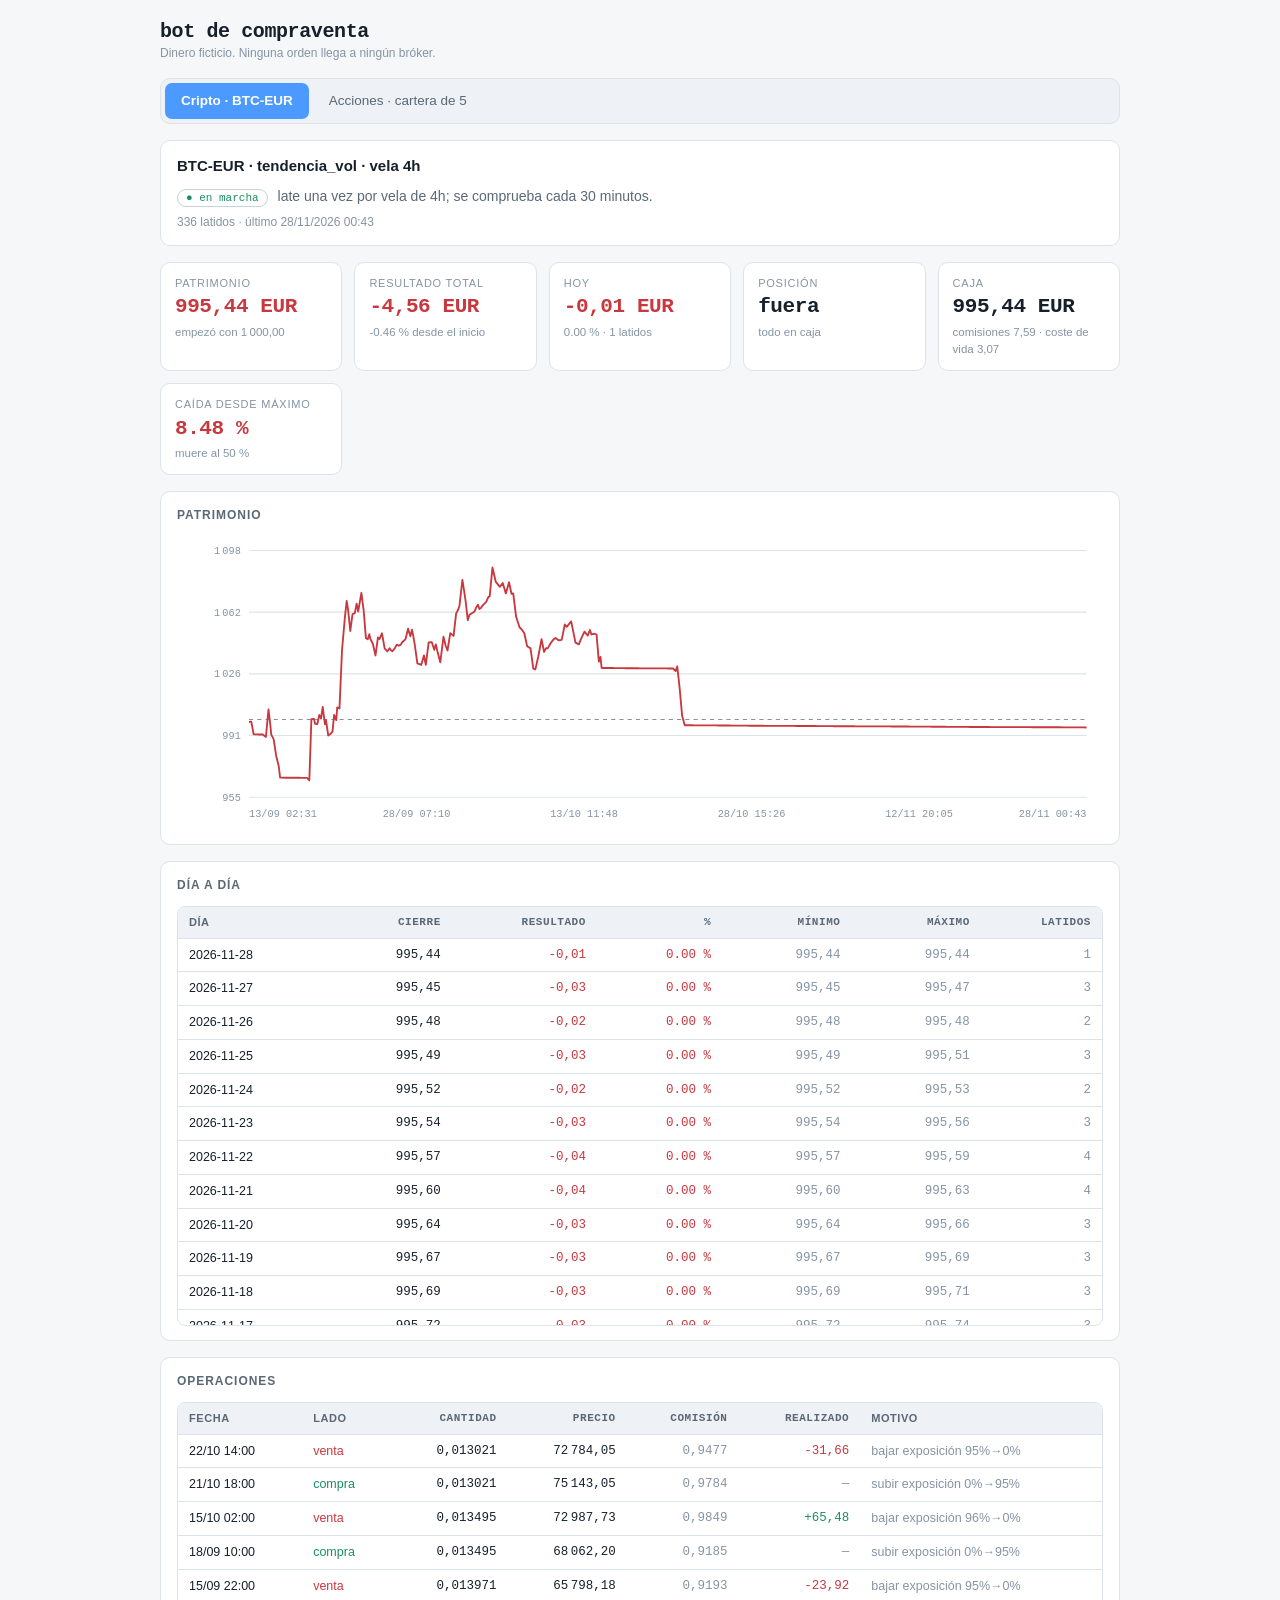
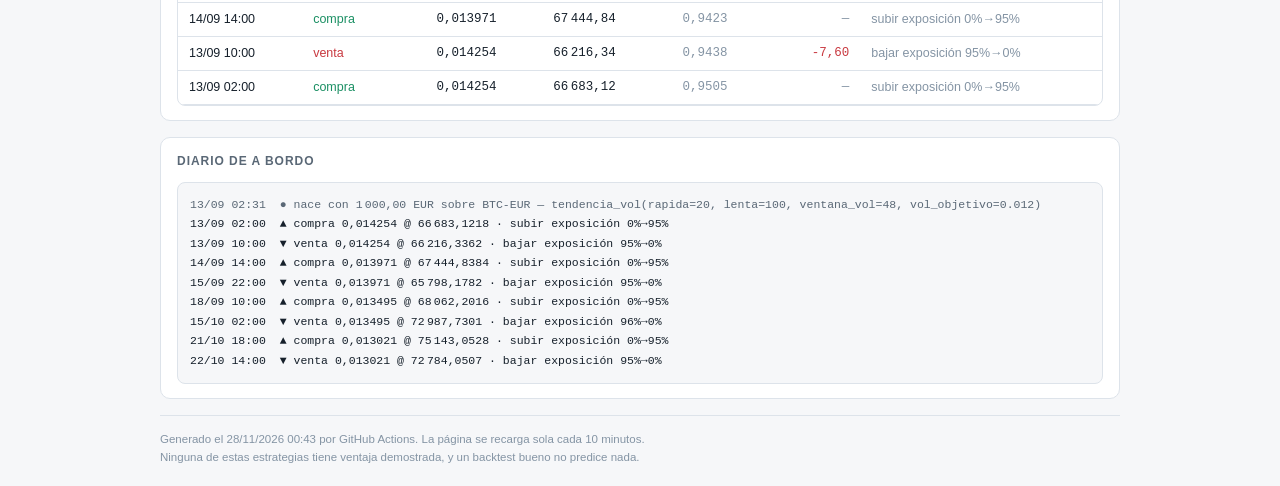
==== commit d6ad8582: "latido 2026-11-28 00:43" ====
--- a/docs/index.html
+++ b/docs/index.html
@@ -62,12 +62,12 @@
 <section class="tarjeta cabecera-agente">
   <h2>BTC-EUR · tendencia_vol · vela 4h</h2>
   <p class="linea"><span class="insignia vivo">● en marcha</span> late una vez por vela de 4h; se comprueba cada 30 minutos.</p>
-  <p class="nota">335 latidos · último 27/11/2026 16:35</p>
+  <p class="nota">336 latidos · último 28/11/2026 00:43</p>
 </section>
 
-<section class="kpis"><div class="kpi"><span class="kpi-t">Patrimonio</span><span class="kpi-v neg">995,45 EUR</span><span class="kpi-s">empezó con 1 000,00</span></div><div class="kpi"><span class="kpi-t">Resultado total</span><span class="kpi-v neg">-4,55 EUR</span><span class="kpi-s">-0.46 % desde el inicio</span></div><div class="kpi"><span class="kpi-t">Hoy</span><span class="kpi-v neg">-0,03 EUR</span><span class="kpi-s">0.00 % · 3 latidos</span></div><div class="kpi"><span class="kpi-t">Posición</span><span class="kpi-v ">fuera</span><span class="kpi-s">todo en caja</span></div><div class="kpi"><span class="kpi-t">Caja</span><span class="kpi-v ">995,45 EUR</span><span class="kpi-s">comisiones 7,59 · coste de vida 3,06</span></div><div class="kpi"><span class="kpi-t">Caída desde máximo</span><span class="kpi-v neg">8.48 %</span><span class="kpi-s">muere al 50 %</span></div></section>
+<section class="kpis"><div class="kpi"><span class="kpi-t">Patrimonio</span><span class="kpi-v neg">995,44 EUR</span><span class="kpi-s">empezó con 1 000,00</span></div><div class="kpi"><span class="kpi-t">Resultado total</span><span class="kpi-v neg">-4,56 EUR</span><span class="kpi-s">-0.46 % desde el inicio</span></div><div class="kpi"><span class="kpi-t">Hoy</span><span class="kpi-v neg">-0,01 EUR</span><span class="kpi-s">0.00 % · 1 latidos</span></div><div class="kpi"><span class="kpi-t">Posición</span><span class="kpi-v ">fuera</span><span class="kpi-s">todo en caja</span></div><div class="kpi"><span class="kpi-t">Caja</span><span class="kpi-v ">995,44 EUR</span><span class="kpi-s">comisiones 7,59 · coste de vida 3,07</span></div><div class="kpi"><span class="kpi-t">Caída desde máximo</span><span class="kpi-v neg">8.48 %</span><span class="kpi-s">muere al 50 %</span></div></section>
 
-<section class="tarjeta"><h3>Patrimonio</h3><svg viewBox="0 0 900 280" width="100%" role="img" aria-label="Curva de patrimonio"><line class="malla" x1="70" x2="884" y1="254.0" y2="254.0"/><text class="eje" x="62" y="257.5" text-anchor="end">955</text><line class="malla" x1="70" x2="884" y1="194.0" y2="194.0"/><text class="eje" x="62" y="197.5" text-anchor="end">991</text><line class="malla" x1="70" x2="884" y1="134.0" y2="134.0"/><text class="eje" x="62" y="137.5" text-anchor="end">1 026</text><line class="malla" x1="70" x2="884" y1="74.0" y2="74.0"/><text class="eje" x="62" y="77.5" text-anchor="end">1 062</text><line class="malla" x1="70" x2="884" y1="14.0" y2="14.0"/><text class="eje" x="62" y="17.5" text-anchor="end">1 098</text><text class="eje" x="70.0" y="273" text-anchor="start">13/09 02:31</text><text class="eje" x="232.8" y="273" text-anchor="middle">28/09 05:32</text><text class="eje" x="395.6" y="273" text-anchor="middle">13/10 08:33</text><text class="eje" x="558.4" y="273" text-anchor="middle">28/10 10:33</text><text class="eje" x="721.2" y="273" text-anchor="middle">12/11 13:34</text><text class="eje" x="884.0" y="273" text-anchor="end">27/11 16:35</text><line class="base" x1="70" x2="884" y1="178.4" y2="178.4"/><path d="M70.0 180.8L72.2 180.5L74.5 192.8L76.3 192.8L77.9 192.8L79.1 192.9L81.0 192.9L83.3 192.9L86.5 195.3L89.0 168.6L90.6 181.9L91.7 193.1L94.0 197.4L96.6 213.8L98.9 223.3L100.4 234.9L102.7 234.9L105.1 235.0L107.7 235.0L109.8 235.0L111.2 235.0L113.6 235.0L116.2 235.0L118.5 235.0L120.7 235.1L122.0 235.1L124.1 235.1L126.6 235.1L128.9 237.4L130.9 178.1L133.4 177.8L134.5 182.5L136.6 182.9L138.6 174.0L140.4 177.4L141.9 166.1L144.1 183.1L145.2 179.1L147.3 193.9L149.5 192.5L151.5 190.1L153.0 173.9L155.2 178.9L156.1 166.6L158.3 167.6L160.8 110.6L163.5 79.8L165.3 63.0L166.7 71.0L168.8 92.3L171.1 76.0L173.3 75.0L175.1 65.7L176.5 73.4L177.6 67.4L179.7 55.2L181.9 72.2L184.1 99.3L185.9 100.4L187.4 95.4L188.6 100.3L190.9 105.0L193.4 116.1L195.8 98.6L197.4 100.1L199.8 94.6L202.4 109.3L205.1 112.1L207.2 109.0L208.7 111.3L210.0 112.0L212.1 109.5L214.3 105.6L216.3 106.7L218.0 105.6L219.4 103.5L222.8 100.2L225.3 90.1L227.5 97.5L229.1 91.0L230.6 98.3L231.7 105.2L234.3 123.7L238.1 125.2L240.8 116.1L242.5 125.3L245.3 103.5L248.4 103.1L250.8 110.6L252.4 105.3L253.8 111.8L256.8 122.7L259.9 97.8L262.1 106.9L263.7 111.3L266.4 94.5L269.7 97.1L272.3 75.2L274.0 72.0L275.4 68.0L278.3 42.6L281.3 62.3L283.5 81.8L285.2 76.6L287.6 75.0L290.2 73.3L291.9 69.2L293.5 66.9L294.9 71.0L296.1 70.2L298.6 66.9L301.6 64.0L303.7 59.4L305.0 58.6L307.6 30.6L310.9 44.5L315.0 49.4L317.7 45.6L320.7 55.8L323.8 45.0L326.2 56.2L328.0 55.9L330.7 78.5L334.0 88.7L336.8 91.5L338.8 94.8L341.5 107.1L344.9 109.2L347.6 128.8L349.6 129.6L352.3 117.4L355.5 100.3L358.1 112.7L360.0 109.0L361.6 109.2L364.8 103.8L367.5 100.2L369.4 99.2L372.1 101.3L375.3 101.0L378.3 86.0L380.2 88.3L384.5 83.0L388.8 103.6L392.0 105.3L394.1 100.3L397.4 93.0L400.6 96.8L402.8 91.4L404.3 95.7L406.8 95.0L409.3 95.8L411.5 122.1L413.1 117.5L414.2 128.3L416.2 128.3L418.4 128.3L420.6 128.3L422.6 128.3L424.0 128.3L425.1 128.3L427.2 128.4L429.3 128.4L431.6 128.4L433.4 128.4L434.9 128.4L435.9 128.4L438.0 128.5L439.9 128.5L441.6 128.5L443.2 128.5L445.3 128.5L447.2 128.5L449.4 128.5L451.7 128.6L453.6 128.6L454.8 128.6L455.9 128.6L457.8 128.6L460.3 128.6L463.8 128.7L466.3 128.7L470.1 128.7L472.5 128.7L474.8 128.7L476.6 128.7L478.2 128.7L479.2 128.8L481.5 128.8L484.0 128.8L486.5 131.3L488.0 126.6L490.4 147.7L492.9 175.0L495.4 183.9L497.7 183.9L499.2 183.9L500.4 183.9L502.5 183.9L504.8 184.0L507.0 184.0L508.9 184.0L510.3 184.0L511.5 184.0L513.7 184.0L515.9 184.1L517.6 184.1L518.9 184.1L521.1 184.1L522.1 184.1L524.2 184.1L526.4 184.1L528.3 184.2L529.8 184.2L531.1 184.2L533.4 184.2L536.1 184.2L539.4 184.2L541.8 184.3L543.4 184.3L545.6 184.3L550.5 184.3L552.6 184.3L554.1 184.3L556.6 184.3L559.3 184.4L561.9 184.4L563.9 184.4L565.7 184.4L568.7 184.4L571.8 184.4L574.1 184.5L575.8 184.5L578.5 184.5L581.7 184.5L584.1 184.5L585.9 184.5L587.4 184.5L590.4 184.6L593.3 184.6L595.2 184.6L596.6 184.6L598.1 184.6L601.5 184.6L604.7 184.7L606.7 184.7L608.3 184.7L611.4 184.7L615.8 184.7L618.7 184.7L621.7 184.7L625.4 184.8L628.1 184.8L630.0 184.8L633.0 184.8L636.7 184.8L639.4 184.8L641.5 184.9L645.1 184.9L648.6 184.9L651.1 184.9L654.3 184.9L657.9 184.9L660.4 184.9L662.1 185.0L664.9 185.0L668.0 185.0L670.2 185.0L671.9 185.0L673.6 185.0L676.8 185.1L679.8 185.1L681.8 185.1L683.6 185.1L686.8 185.1L691.7 185.1L695.0 185.1L698.4 185.2L702.0 185.2L704.5 185.2L706.1 185.2L709.7 185.2L713.2 185.2L716.0 185.3L719.3 185.3L723.2 185.3L725.7 185.3L727.8 185.3L731.5 185.3L734.7 185.3L737.2 185.4L740.2 185.4L743.4 185.4L745.7 185.4L747.4 185.4L749.0 185.4L752.3 185.5L755.5 185.5L757.6 185.5L759.5 185.5L762.9 185.5L767.5 185.5L770.7 185.5L774.7 185.6L778.7 185.6L781.4 185.6L785.3 185.6L788.9 185.6L791.6 185.6L795.2 185.7L799.3 185.7L802.1 185.7L805.5 185.7L809.4 185.7L812.1 185.7L814.3 185.7L818.3 185.8L821.4 185.8L823.3 185.8L826.5 185.8L830.2 185.8L832.7 185.8L834.8 185.9L838.8 185.9L844.1 185.9L847.6 185.9L852.9 185.9L856.7 185.9L861.2 185.9L865.6 186.0L868.2 186.0L872.7 186.0L876.7 186.0L879.4 186.0L884.0 186.0" fill="none" stroke="var(--rojo)" stroke-width="1.8" stroke-linejoin="round"/></svg></section>
+<section class="tarjeta"><h3>Patrimonio</h3><svg viewBox="0 0 900 280" width="100%" role="img" aria-label="Curva de patrimonio"><line class="malla" x1="70" x2="884" y1="254.0" y2="254.0"/><text class="eje" x="62" y="257.5" text-anchor="end">955</text><line class="malla" x1="70" x2="884" y1="194.0" y2="194.0"/><text class="eje" x="62" y="197.5" text-anchor="end">991</text><line class="malla" x1="70" x2="884" y1="134.0" y2="134.0"/><text class="eje" x="62" y="137.5" text-anchor="end">1 026</text><line class="malla" x1="70" x2="884" y1="74.0" y2="74.0"/><text class="eje" x="62" y="77.5" text-anchor="end">1 062</text><line class="malla" x1="70" x2="884" y1="14.0" y2="14.0"/><text class="eje" x="62" y="17.5" text-anchor="end">1 098</text><text class="eje" x="70.0" y="273" text-anchor="start">13/09 02:31</text><text class="eje" x="232.8" y="273" text-anchor="middle">28/09 07:10</text><text class="eje" x="395.6" y="273" text-anchor="middle">13/10 11:48</text><text class="eje" x="558.4" y="273" text-anchor="middle">28/10 15:26</text><text class="eje" x="721.2" y="273" text-anchor="middle">12/11 20:05</text><text class="eje" x="884.0" y="273" text-anchor="end">28/11 00:43</text><line class="base" x1="70" x2="884" y1="178.4" y2="178.4"/><path d="M70.0 180.8L72.2 180.5L74.5 192.8L76.3 192.8L77.9 192.8L79.1 192.9L81.0 192.9L83.3 192.9L86.4 195.3L88.9 168.6L90.5 181.9L91.6 193.1L93.9 197.4L96.4 213.8L98.8 223.3L100.2 234.9L102.6 234.9L104.9 235.0L107.5 235.0L109.6 235.0L111.0 235.0L113.4 235.0L116.0 235.0L118.3 235.0L120.5 235.1L121.8 235.1L123.9 235.1L126.3 235.1L128.6 237.4L130.6 178.1L133.1 177.8L134.2 182.5L136.3 182.9L138.3 174.0L140.0 177.4L141.6 166.1L143.8 183.1L144.8 179.1L147.0 193.9L149.1 192.5L151.1 190.1L152.7 173.9L154.8 178.9L155.7 166.6L157.9 167.6L160.4 110.6L163.1 79.8L164.9 63.0L166.2 71.0L168.4 92.3L170.6 76.0L172.8 75.0L174.6 65.7L176.1 73.4L177.1 67.4L179.2 55.2L181.4 72.2L183.6 99.3L185.4 100.4L186.9 95.4L188.0 100.3L190.4 105.0L192.9 116.1L195.3 98.6L196.8 100.1L199.2 94.6L201.8 109.3L204.5 112.1L206.6 109.0L208.1 111.3L209.3 112.0L211.5 109.5L213.6 105.6L215.6 106.7L217.4 105.6L218.7 103.5L222.1 100.2L224.6 90.1L226.8 97.5L228.4 91.0L229.8 98.3L231.0 105.2L233.6 123.7L237.4 125.2L240.0 116.1L241.8 125.3L244.6 103.5L247.6 103.1L250.0 110.6L251.6 105.3L253.0 111.8L255.9 122.7L259.0 97.8L261.2 106.9L262.9 111.3L265.6 94.5L268.8 97.1L271.3 75.2L273.1 72.0L274.5 68.0L277.4 42.6L280.4 62.3L282.6 81.8L284.3 76.6L286.6 75.0L289.2 73.3L290.9 69.2L292.5 66.9L293.9 71.0L295.1 70.2L297.6 66.9L300.5 64.0L302.6 59.4L303.9 58.6L306.6 30.6L309.8 44.5L313.9 49.4L316.6 45.6L319.6 55.8L322.7 45.0L325.1 56.2L326.8 55.9L329.6 78.5L332.9 88.7L335.6 91.5L337.6 94.8L340.3 107.1L343.6 109.2L346.3 128.8L348.3 129.6L351.1 117.4L354.3 100.3L356.8 112.7L358.7 109.0L360.3 109.2L363.4 103.8L366.2 100.2L368.0 99.2L370.8 101.3L373.9 101.0L376.9 86.0L378.8 88.3L383.1 83.0L387.3 103.6L390.6 105.3L392.6 100.3L396.0 93.0L399.2 96.8L401.3 91.4L402.8 95.7L405.3 95.0L407.8 95.8L410.0 122.1L411.6 117.5L412.7 128.3L414.7 128.3L416.9 128.3L419.1 128.3L421.0 128.3L422.4 128.3L423.5 128.3L425.6 128.4L427.7 128.4L430.0 128.4L431.8 128.4L433.2 128.4L434.3 128.4L436.3 128.5L438.2 128.5L440.0 128.5L441.5 128.5L443.7 128.5L445.5 128.5L447.7 128.5L450.0 128.6L451.9 128.6L453.1 128.6L454.2 128.6L456.1 128.6L458.6 128.6L462.1 128.7L464.5 128.7L468.3 128.7L470.7 128.7L472.9 128.7L474.8 128.7L476.3 128.7L477.4 128.8L479.6 128.8L482.2 128.8L484.6 131.3L486.2 126.6L488.5 147.7L491.0 175.0L493.5 183.9L495.8 183.9L497.3 183.9L498.5 183.9L500.6 183.9L502.8 184.0L505.1 184.0L506.9 184.0L508.3 184.0L509.6 184.0L511.7 184.0L514.0 184.1L515.6 184.1L516.9 184.1L519.1 184.1L520.0 184.1L522.2 184.1L524.3 184.1L526.2 184.2L527.8 184.2L529.1 184.2L531.3 184.2L534.0 184.2L537.3 184.2L539.7 184.3L541.3 184.3L543.5 184.3L548.4 184.3L550.5 184.3L552.0 184.3L554.5 184.3L557.1 184.4L559.7 184.4L561.7 184.4L563.5 184.4L566.4 184.4L569.6 184.4L571.9 184.5L573.5 184.5L576.3 184.5L579.4 184.5L581.8 184.5L583.6 184.5L585.1 184.5L588.1 184.6L590.9 184.6L592.8 184.6L594.3 184.6L595.8 184.6L599.1 184.6L602.3 184.7L604.3 184.7L605.9 184.7L608.9 184.7L613.3 184.7L616.3 184.7L619.2 184.7L623.0 184.8L625.6 184.8L627.5 184.8L630.5 184.8L634.2 184.8L636.9 184.8L638.9 184.9L642.5 184.9L646.0 184.9L648.5 184.9L651.7 184.9L655.3 184.9L657.8 184.9L659.5 185.0L662.3 185.0L665.3 185.0L667.5 185.0L669.2 185.0L670.9 185.0L674.0 185.1L677.1 185.1L679.1 185.1L680.9 185.1L684.1 185.1L688.9 185.1L692.2 185.1L695.6 185.2L699.2 185.2L701.6 185.2L703.3 185.2L706.8 185.2L710.3 185.2L713.1 185.3L716.4 185.3L720.3 185.3L722.8 185.3L724.9 185.3L728.6 185.3L731.8 185.3L734.2 185.4L737.2 185.4L740.4 185.4L742.7 185.4L744.4 185.4L746.0 185.4L749.3 185.5L752.5 185.5L754.5 185.5L756.4 185.5L759.8 185.5L764.4 185.5L767.6 185.5L771.5 185.6L775.6 185.6L778.3 185.6L782.1 185.6L785.7 185.6L788.3 185.6L791.9 185.7L796.0 185.7L798.8 185.7L802.2 185.7L806.1 185.7L808.8 185.7L811.0 185.7L814.9 185.8L818.1 185.8L820.0 185.8L823.2 185.8L826.8 185.8L829.3 185.8L831.4 185.9L835.3 185.9L840.6 185.9L844.1 185.9L849.4 185.9L853.2 185.9L857.7 185.9L862.0 186.0L864.6 186.0L869.1 186.0L873.1 186.0L875.8 186.0L880.4 186.0L884.0 186.1" fill="none" stroke="var(--rojo)" stroke-width="1.8" stroke-linejoin="round"/></svg></section>
 
 
 
@@ -76,7 +76,7 @@
 <section class="tarjeta"><h3>Día a día</h3>
 <div class="envoltura"><table>
 <thead><tr><th>día</th><th class="num">cierre</th><th class="num">resultado</th><th class="num">%</th><th class="num">mínimo</th><th class="num">máximo</th><th class="num">latidos</th></tr></thead>
-<tbody><tr><td>2026-11-27</td><td class="num">995,45</td><td class="num neg">-0,03</td><td class="num neg">0.00 %</td><td class="num apagado">995,45</td><td class="num apagado">995,47</td><td class="num apagado">3</td></tr><tr><td>2026-11-26</td><td class="num">995,48</td><td class="num neg">-0,02</td><td class="num neg">0.00 %</td><td class="num apagado">995,48</td><td class="num apagado">995,48</td><td class="num apagado">2</td></tr><tr><td>2026-11-25</td><td class="num">995,49</td><td class="num neg">-0,03</td><td class="num neg">0.00 %</td><td class="num apagado">995,49</td><td class="num apagado">995,51</td><td class="num apagado">3</td></tr><tr><td>2026-11-24</td><td class="num">995,52</td><td class="num neg">-0,02</td><td class="num neg">0.00 %</td><td class="num apagado">995,52</td><td class="num apagado">995,53</td><td class="num apagado">2</td></tr><tr><td>2026-11-23</td><td class="num">995,54</td><td class="num neg">-0,03</td><td class="num neg">0.00 %</td><td class="num apagado">995,54</td><td class="num apagado">995,56</td><td class="num apagado">3</td></tr><tr><td>2026-11-22</td><td class="num">995,57</td><td class="num neg">-0,04</td><td class="num neg">0.00 %</td><td class="num apagado">995,57</td><td class="num apagado">995,59</td><td class="num apagado">4</td></tr><tr><td>2026-11-21</td><td class="num">995,60</td><td class="num neg">-0,04</td><td class="num neg">0.00 %</td><td class="num apagado">995,60</td><td class="num apagado">995,63</td><td class="num apagado">4</td></tr><tr><td>2026-11-20</td><td class="num">995,64</td><td class="num neg">-0,03</td><td class="num neg">0.00 %</td><td class="num apagado">995,64</td><td class="num apagado">995,66</td><td class="num apagado">3</td></tr><tr><td>2026-11-19</td><td class="num">995,67</td><td class="num neg">-0,03</td><td class="num neg">0.00 %</td><td class="num apagado">995,67</td><td class="num apagado">995,69</td><td class="num apagado">3</td></tr><tr><td>2026-11-18</td><td class="num">995,69</td><td class="num neg">-0,03</td><td class="num neg">0.00 %</td><td class="num apagado">995,69</td><td class="num apagado">995,71</td><td class="num apagado">3</td></tr><tr><td>2026-11-17</td><td class="num">995,72</td><td class="num neg">-0,03</td><td class="num neg">0.00 %</td><td class="num apagado">995,72</td><td class="num apagado">995,74</td><td class="num apagado">3</td></tr><tr><td>2026-11-16</td><td class="num">995,75</td><td class="num neg">-0,03</td><td class="num neg">0.00 %</td><td class="num apagado">995,75</td><td class="num apagado">995,77</td><td class="num apagado">3</td></tr><tr><td>2026-11-15</td><td class="num">995,78</td><td class="num neg">-0,04</td><td class="num neg">0.00 %</td><td class="num apagado">995,78</td><td class="num apagado">995,80</td><td class="num apagado">4</td></tr><tr><td>2026-11-14</td><td class="num">995,81</td><td class="num neg">-0,05</td><td class="num neg">0.00 %</td><td class="num apagado">995,81</td><td class="num apagado">995,85</td><td class="num apagado">5</td></tr><tr><td>2026-11-13</td><td class="num">995,86</td><td class="num neg">-0,03</td><td class="num neg">0.00 %</td><td class="num apagado">995,86</td><td class="num apagado">995,88</td><td class="num apagado">3</td></tr><tr><td>2026-11-12</td><td class="num">995,89</td><td class="num neg">-0,04</td><td class="num neg">0.00 %</td><td class="num apagado">995,89</td><td class="num apagado">995,91</td><td class="num apagado">4</td></tr><tr><td>2026-11-11</td><td class="num">995,92</td><td class="num neg">-0,04</td><td class="num neg">0.00 %</td><td class="num apagado">995,92</td><td class="num apagado">995,95</td><td class="num apagado">4</td></tr><tr><td>2026-11-10</td><td class="num">995,96</td><td class="num neg">-0,03</td><td class="num neg">0.00 %</td><td class="num apagado">995,96</td><td class="num apagado">995,98</td><td class="num apagado">3</td></tr><tr><td>2026-11-09</td><td class="num">995,99</td><td class="num neg">-0,03</td><td class="num neg">0.00 %</td><td class="num apagado">995,99</td><td class="num apagado">996,00</td><td class="num apagado">3</td></tr><tr><td>2026-11-08</td><td class="num">996,01</td><td class="num neg">-0,04</td><td class="num neg">0.00 %</td><td class="num apagado">996,01</td><td class="num apagado">996,04</td><td class="num apagado">4</td></tr><tr><td>2026-11-07</td><td class="num">996,05</td><td class="num neg">-0,05</td><td class="num neg">0.00 %</td><td class="num apagado">996,05</td><td class="num apagado">996,09</td><td class="num apagado">5</td></tr><tr><td>2026-11-06</td><td class="num">996,10</td><td class="num neg">-0,04</td><td class="num neg">0.00 %</td><td class="num apagado">996,10</td><td class="num apagado">996,12</td><td class="num apagado">4</td></tr><tr><td>2026-11-05</td><td class="num">996,13</td><td class="num neg">-0,03</td><td class="num neg">0.00 %</td><td class="num apagado">996,13</td><td class="num apagado">996,15</td><td class="num apagado">3</td></tr><tr><td>2026-11-04</td><td class="num">996,16</td><td class="num neg">-0,04</td><td class="num neg">0.00 %</td><td class="num apagado">996,16</td><td class="num apagado">996,19</td><td class="num apagado">4</td></tr><tr><td>2026-11-03</td><td class="num">996,20</td><td class="num neg">-0,04</td><td class="num neg">0.00 %</td><td class="num apagado">996,20</td><td class="num apagado">996,22</td><td class="num apagado">4</td></tr><tr><td>2026-11-02</td><td class="num">996,23</td><td class="num neg">-0,03</td><td class="num neg">0.00 %</td><td class="num apagado">996,23</td><td class="num apagado">996,25</td><td class="num apagado">3</td></tr><tr><td>2026-11-01</td><td class="num">996,26</td><td class="num neg">-0,04</td><td class="num neg">0.00 %</td><td class="num apagado">996,26</td><td class="num apagado">996,29</td><td class="num apagado">4</td></tr><tr><td>2026-10-31</td><td class="num">996,30</td><td class="num neg">-0,05</td><td class="num neg">0.00 %</td><td class="num apagado">996,30</td><td class="num apagado">996,33</td><td class="num apagado">5</td></tr><tr><td>2026-10-30</td><td class="num">996,34</td><td class="num neg">-0,05</td><td class="num neg">0.00 %</td><td class="num apagado">996,34</td><td class="num apagado">996,38</td><td class="num apagado">5</td></tr><tr><td>2026-10-29</td><td class="num">996,39</td><td class="num neg">-0,04</td><td class="num neg">0.00 %</td><td class="num apagado">996,39</td><td class="num apagado">996,42</td><td class="num apagado">4</td></tr><tr><td>2026-10-28</td><td class="num">996,42</td><td class="num neg">-0,05</td><td class="num neg">0.00 %</td><td class="num apagado">996,42</td><td class="num apagado">996,46</td><td class="num apagado">5</td></tr><tr><td>2026-10-27</td><td class="num">996,47</td><td class="num neg">-0,04</td><td class="num neg">0.00 %</td><td class="num apagado">996,47</td><td class="num apagado">996,50</td><td class="num apagado">4</td></tr><tr><td>2026-10-26</td><td class="num">996,51</td><td class="num neg">-0,04</td><td class="num neg">0.00 %</td><td class="num apagado">996,51</td><td class="num apagado">996,53</td><td class="num apagado">4</td></tr><tr><td>2026-10-25</td><td class="num">996,54</td><td class="num neg">-0,06</td><td class="num neg">-0.01 %</td><td class="num apagado">996,54</td><td class="num apagado">996,60</td><td class="num apagado">7</td></tr><tr><td>2026-10-24</td><td class="num">996,61</td><td class="num neg">-0,05</td><td class="num neg">-0.01 %</td><td class="num apagado">996,61</td><td class="num apagado">996,65</td><td class="num apagado">6</td></tr><tr><td>2026-10-23</td><td class="num">996,66</td><td class="num neg">-0,05</td><td class="num neg">0.00 %</td><td class="num apagado">996,66</td><td class="num apagado">996,70</td><td class="num apagado">5</td></tr><tr><td>2026-10-22</td><td class="num">996,71</td><td class="num neg">-34,03</td><td class="num neg">-3.30 %</td><td class="num apagado">996,71</td><td class="num apagado">1 018,19</td><td class="num apagado">5</td></tr><tr><td>2026-10-21</td><td class="num">1 030,74</td><td class="num pos">+1,29</td><td class="num pos">0.12 %</td><td class="num apagado">1 027,94</td><td class="num apagado">1 030,74</td><td class="num apagado">6</td></tr><tr><td>2026-10-20</td><td class="num">1 029,45</td><td class="num neg">-0,04</td><td class="num neg">0.00 %</td><td class="num apagado">1 029,45</td><td class="num apagado">1 029,48</td><td class="num apagado">4</td></tr><tr><td>2026-10-19</td><td class="num">1 029,49</td><td class="num neg">-0,04</td><td class="num neg">0.00 %</td><td class="num apagado">1 029,49</td><td class="num apagado">1 029,51</td><td class="num apagado">4</td></tr><tr><td>2026-10-18</td><td class="num">1 029,52</td><td class="num neg">-0,05</td><td class="num neg">-0.01 %</td><td class="num apagado">1 029,52</td><td class="num apagado">1 029,57</td><td class="num apagado">6</td></tr><tr><td>2026-10-17</td><td class="num">1 029,58</td><td class="num neg">-0,06</td><td class="num neg">-0.01 %</td><td class="num apagado">1 029,58</td><td class="num apagado">1 029,63</td><td class="num apagado">7</td></tr><tr><td>2026-10-16</td><td class="num">1 029,64</td><td class="num neg">-0,05</td><td class="num neg">0.00 %</td><td class="num apagado">1 029,64</td><td class="num apagado">1 029,68</td><td class="num apagado">5</td></tr><tr><td>2026-10-15</td><td class="num">1 029,69</td><td class="num neg">-6,45</td><td class="num neg">-0.62 %</td><td class="num apagado">1 029,69</td><td class="num apagado">1 029,73</td><td class="num apagado">6</td></tr><tr><td>2026-10-14</td><td class="num">1 036,14</td><td class="num neg">-12,28</td><td class="num neg">-1.17 %</td><td class="num apagado">1 033,36</td><td class="num apagado">1 051,58</td><td class="num apagado">6</td></tr><tr><td>2026-10-13</td><td class="num">1 048,42</td><td class="num pos">+4,05</td><td class="num pos">0.39 %</td><td class="num apagado">1 043,37</td><td class="num apagado">1 050,63</td><td class="num apagado">4</td></tr><tr><td>2026-10-12</td><td class="num">1 044,37</td><td class="num neg">-9,09</td><td class="num neg">-0.86 %</td><td class="num apagado">1 044,37</td><td class="num apagado">1 056,60</td><td class="num apagado">2</td></tr><tr><td>2026-10-11</td><td class="num">1 053,46</td><td class="num pos">+6,48</td><td class="num pos">0.62 %</td><td class="num apagado">1 045,75</td><td class="num apagado">1 054,81</td><td class="num apagado">4</td></tr><tr><td>2026-10-10</td><td class="num">1 046,97</td><td class="num pos">+8,00</td><td class="num pos">0.77 %</td><td class="num apagado">1 041,01</td><td class="num apagado">1 046,97</td><td class="num apagado">5</td></tr><tr><td>2026-10-09</td><td class="num">1 038,97</td><td class="num pos">+9,57</td><td class="num pos">0.93 %</td><td class="num apagado">1 028,94</td><td class="num apagado">1 046,30</td><td class="num apagado">4</td></tr><tr><td>2026-10-08</td><td class="num">1 029,40</td><td class="num neg">-22,16</td><td class="num neg">-2.11 %</td><td class="num apagado">1 029,40</td><td class="num apagado">1 049,56</td><td class="num apagado">4</td></tr><tr><td>2026-10-07</td><td class="num">1 051,55</td><td class="num neg">-20,96</td><td class="num neg">-1.95 %</td><td class="num apagado">1 051,55</td><td class="num apagado">1 072,67</td><td class="num apagado">4</td></tr><tr><td>2026-10-06</td><td class="num">1 072,51</td><td class="num neg">-3,98</td><td class="num neg">-0.37 %</td><td class="num apagado">1 072,51</td><td class="num apagado">1 079,13</td><td class="num apagado">4</td></tr><tr><td>2026-10-05</td><td class="num">1 076,49</td><td class="num pos">+5,45</td><td class="num pos">0.51 %</td><td class="num apagado">1 076,49</td><td class="num apagado">1 087,70</td><td class="num apagado">3</td></tr><tr><td>2026-10-04</td><td class="num">1 071,05</td><td class="num pos">+4,88</td><td class="num pos">0.46 %</td><td class="num apagado">1 063,73</td><td class="num apagado">1 071,05</td><td class="num apagado">6</td></tr><tr><td>2026-10-03</td><td class="num">1 066,17</td><td class="num pos">+8,85</td><td class="num pos">0.84 %</td><td class="num apagado">1 060,40</td><td class="num apagado">1 066,17</td><td class="num apagado">5</td></tr><tr><td>2026-10-02</td><td class="num">1 057,32</td><td class="num neg">-3,87</td><td class="num neg">-0.36 %</td><td class="num apagado">1 057,32</td><td class="num apagado">1 080,58</td><td class="num apagado">5</td></tr><tr><td>2026-10-01</td><td class="num">1 061,18</td><td class="num pos">+18,76</td><td class="num pos">1.80 %</td><td class="num apagado">1 039,81</td><td class="num apagado">1 061,18</td><td class="num apagado">4</td></tr><tr><td>2026-09-30</td><td class="num">1 042,42</td><td class="num pos">+2,23</td><td class="num pos">0.21 %</td><td class="num apagado">1 033,00</td><td class="num apagado">1 047,83</td><td class="num apagado">5</td></tr><tr><td>2026-09-29</td><td class="num">1 040,19</td><td class="num pos">+3,24</td><td class="num pos">0.31 %</td><td class="num apagado">1 031,48</td><td class="num apagado">1 044,65</td><td class="num apagado">4</td></tr><tr><td>2026-09-28</td><td class="num">1 036,95</td><td class="num neg">-14,86</td><td class="num neg">-1.41 %</td><td class="num apagado">1 031,54</td><td class="num apagado">1 047,50</td><td class="num apagado">5</td></tr><tr><td>2026-09-27</td><td class="num">1 051,81</td><td class="num pos">+7,37</td><td class="num pos">0.71 %</td><td class="num apagado">1 046,37</td><td class="num apagado">1 052,37</td><td class="num apagado">4</td></tr><tr><td>2026-09-26</td><td class="num">1 044,44</td><td class="num pos">+4,62</td><td class="num pos">0.44 %</td><td class="num apagado">1 039,35</td><td class="num apagado">1 044,44</td><td class="num apagado">6</td></tr><tr><td>2026-09-25</td><td class="num">1 039,82</td><td class="num neg">-6,61</td><td class="num neg">-0.63 %</td><td class="num apagado">1 039,32</td><td class="num apagado">1 049,71</td><td class="num apagado">5</td></tr><tr><td>2026-09-24</td><td class="num">1 046,43</td><td class="num pos">+0,15</td><td class="num pos">0.01 %</td><td class="num apagado">1 036,92</td><td class="num apagado">1 049,20</td><td class="num apagado">6</td></tr><tr><td>2026-09-23</td><td class="num">1 046,28</td><td class="num neg">-20,55</td><td class="num neg">-1.93 %</td><td class="num apagado">1 046,28</td><td class="num apagado">1 073,10</td><td class="num apagado">6</td></tr><tr><td>2026-09-22</td><td class="num">1 066,83</td><td class="num neg">-1,65</td><td class="num neg">-0.15 %</td><td class="num apagado">1 051,04</td><td class="num apagado">1 066,83</td><td class="num apagado">5</td></tr><tr><td>2026-09-21</td><td class="num">1 068,48</td><td class="num pos">+65,84</td><td class="num pos">6.57 %</td><td class="num apagado">999,69</td><td class="num apagado">1 068,48</td><td class="num apagado">6</td></tr><tr><td>2026-09-20</td><td class="num">1 002,64</td><td class="num pos">+5,42</td><td class="num pos">0.54 %</td><td class="num apagado">990,78</td><td class="num apagado">1 002,64</td><td class="num apagado">5</td></tr><tr><td>2026-09-19</td><td class="num">997,21</td><td class="num neg">-3,11</td><td class="num neg">-0.31 %</td><td class="num apagado">997,21</td><td class="num apagado">1 007,27</td><td class="num apagado">6</td></tr><tr><td>2026-09-18</td><td class="num">1 000,33</td><td class="num pos">+33,98</td><td class="num pos">3.52 %</td><td class="num apagado">964,94</td><td class="num apagado">1 000,33</td><td class="num apagado">5</td></tr><tr><td>2026-09-17</td><td class="num">966,35</td><td class="num neg">-0,05</td><td class="num neg">0.00 %</td><td class="num apagado">966,35</td><td class="num apagado">966,38</td><td class="num apagado">5</td></tr><tr><td>2026-09-16</td><td class="num">966,39</td><td class="num neg">-0,05</td><td class="num neg">0.00 %</td><td class="num apagado">966,39</td><td class="num apagado">966,43</td><td class="num apagado">5</td></tr><tr><td>2026-09-15</td><td class="num">966,44</td><td class="num neg">-39,36</td><td class="num neg">-3.91 %</td><td class="num apagado">966,44</td><td class="num apagado">997,87</td><td class="num apagado">6</td></tr><tr><td>2026-09-14</td><td class="num">1 005,80</td><td class="num pos">+14,40</td><td class="num pos">1.45 %</td><td class="num apagado">989,96</td><td class="num apagado">1 005,80</td><td class="num apagado">4</td></tr><tr><td>2026-09-13</td><td class="num">991,40</td><td class="num apagado">0,00</td><td class="num apagado">0.00 %</td><td class="num apagado">991,40</td><td class="num apagado">998,76</td><td class="num apagado">6</td></tr></tbody></table></div></section>
+<tbody><tr><td>2026-11-28</td><td class="num">995,44</td><td class="num neg">-0,01</td><td class="num neg">0.00 %</td><td class="num apagado">995,44</td><td class="num apagado">995,44</td><td class="num apagado">1</td></tr><tr><td>2026-11-27</td><td class="num">995,45</td><td class="num neg">-0,03</td><td class="num neg">0.00 %</td><td class="num apagado">995,45</td><td class="num apagado">995,47</td><td class="num apagado">3</td></tr><tr><td>2026-11-26</td><td class="num">995,48</td><td class="num neg">-0,02</td><td class="num neg">0.00 %</td><td class="num apagado">995,48</td><td class="num apagado">995,48</td><td class="num apagado">2</td></tr><tr><td>2026-11-25</td><td class="num">995,49</td><td class="num neg">-0,03</td><td class="num neg">0.00 %</td><td class="num apagado">995,49</td><td class="num apagado">995,51</td><td class="num apagado">3</td></tr><tr><td>2026-11-24</td><td class="num">995,52</td><td class="num neg">-0,02</td><td class="num neg">0.00 %</td><td class="num apagado">995,52</td><td class="num apagado">995,53</td><td class="num apagado">2</td></tr><tr><td>2026-11-23</td><td class="num">995,54</td><td class="num neg">-0,03</td><td class="num neg">0.00 %</td><td class="num apagado">995,54</td><td class="num apagado">995,56</td><td class="num apagado">3</td></tr><tr><td>2026-11-22</td><td class="num">995,57</td><td class="num neg">-0,04</td><td class="num neg">0.00 %</td><td class="num apagado">995,57</td><td class="num apagado">995,59</td><td class="num apagado">4</td></tr><tr><td>2026-11-21</td><td class="num">995,60</td><td class="num neg">-0,04</td><td class="num neg">0.00 %</td><td class="num apagado">995,60</td><td class="num apagado">995,63</td><td class="num apagado">4</td></tr><tr><td>2026-11-20</td><td class="num">995,64</td><td class="num neg">-0,03</td><td class="num neg">0.00 %</td><td class="num apagado">995,64</td><td class="num apagado">995,66</td><td class="num apagado">3</td></tr><tr><td>2026-11-19</td><td class="num">995,67</td><td class="num neg">-0,03</td><td class="num neg">0.00 %</td><td class="num apagado">995,67</td><td class="num apagado">995,69</td><td class="num apagado">3</td></tr><tr><td>2026-11-18</td><td class="num">995,69</td><td class="num neg">-0,03</td><td class="num neg">0.00 %</td><td class="num apagado">995,69</td><td class="num apagado">995,71</td><td class="num apagado">3</td></tr><tr><td>2026-11-17</td><td class="num">995,72</td><td class="num neg">-0,03</td><td class="num neg">0.00 %</td><td class="num apagado">995,72</td><td class="num apagado">995,74</td><td class="num apagado">3</td></tr><tr><td>2026-11-16</td><td class="num">995,75</td><td class="num neg">-0,03</td><td class="num neg">0.00 %</td><td class="num apagado">995,75</td><td class="num apagado">995,77</td><td class="num apagado">3</td></tr><tr><td>2026-11-15</td><td class="num">995,78</td><td class="num neg">-0,04</td><td class="num neg">0.00 %</td><td class="num apagado">995,78</td><td class="num apagado">995,80</td><td class="num apagado">4</td></tr><tr><td>2026-11-14</td><td class="num">995,81</td><td class="num neg">-0,05</td><td class="num neg">0.00 %</td><td class="num apagado">995,81</td><td class="num apagado">995,85</td><td class="num apagado">5</td></tr><tr><td>2026-11-13</td><td class="num">995,86</td><td class="num neg">-0,03</td><td class="num neg">0.00 %</td><td class="num apagado">995,86</td><td class="num apagado">995,88</td><td class="num apagado">3</td></tr><tr><td>2026-11-12</td><td class="num">995,89</td><td class="num neg">-0,04</td><td class="num neg">0.00 %</td><td class="num apagado">995,89</td><td class="num apagado">995,91</td><td class="num apagado">4</td></tr><tr><td>2026-11-11</td><td class="num">995,92</td><td class="num neg">-0,04</td><td class="num neg">0.00 %</td><td class="num apagado">995,92</td><td class="num apagado">995,95</td><td class="num apagado">4</td></tr><tr><td>2026-11-10</td><td class="num">995,96</td><td class="num neg">-0,03</td><td class="num neg">0.00 %</td><td class="num apagado">995,96</td><td class="num apagado">995,98</td><td class="num apagado">3</td></tr><tr><td>2026-11-09</td><td class="num">995,99</td><td class="num neg">-0,03</td><td class="num neg">0.00 %</td><td class="num apagado">995,99</td><td class="num apagado">996,00</td><td class="num apagado">3</td></tr><tr><td>2026-11-08</td><td class="num">996,01</td><td class="num neg">-0,04</td><td class="num neg">0.00 %</td><td class="num apagado">996,01</td><td class="num apagado">996,04</td><td class="num apagado">4</td></tr><tr><td>2026-11-07</td><td class="num">996,05</td><td class="num neg">-0,05</td><td class="num neg">0.00 %</td><td class="num apagado">996,05</td><td class="num apagado">996,09</td><td class="num apagado">5</td></tr><tr><td>2026-11-06</td><td class="num">996,10</td><td class="num neg">-0,04</td><td class="num neg">0.00 %</td><td class="num apagado">996,10</td><td class="num apagado">996,12</td><td class="num apagado">4</td></tr><tr><td>2026-11-05</td><td class="num">996,13</td><td class="num neg">-0,03</td><td class="num neg">0.00 %</td><td class="num apagado">996,13</td><td class="num apagado">996,15</td><td class="num apagado">3</td></tr><tr><td>2026-11-04</td><td class="num">996,16</td><td class="num neg">-0,04</td><td class="num neg">0.00 %</td><td class="num apagado">996,16</td><td class="num apagado">996,19</td><td class="num apagado">4</td></tr><tr><td>2026-11-03</td><td class="num">996,20</td><td class="num neg">-0,04</td><td class="num neg">0.00 %</td><td class="num apagado">996,20</td><td class="num apagado">996,22</td><td class="num apagado">4</td></tr><tr><td>2026-11-02</td><td class="num">996,23</td><td class="num neg">-0,03</td><td class="num neg">0.00 %</td><td class="num apagado">996,23</td><td class="num apagado">996,25</td><td class="num apagado">3</td></tr><tr><td>2026-11-01</td><td class="num">996,26</td><td class="num neg">-0,04</td><td class="num neg">0.00 %</td><td class="num apagado">996,26</td><td class="num apagado">996,29</td><td class="num apagado">4</td></tr><tr><td>2026-10-31</td><td class="num">996,30</td><td class="num neg">-0,05</td><td class="num neg">0.00 %</td><td class="num apagado">996,30</td><td class="num apagado">996,33</td><td class="num apagado">5</td></tr><tr><td>2026-10-30</td><td class="num">996,34</td><td class="num neg">-0,05</td><td class="num neg">0.00 %</td><td class="num apagado">996,34</td><td class="num apagado">996,38</td><td class="num apagado">5</td></tr><tr><td>2026-10-29</td><td class="num">996,39</td><td class="num neg">-0,04</td><td class="num neg">0.00 %</td><td class="num apagado">996,39</td><td class="num apagado">996,42</td><td class="num apagado">4</td></tr><tr><td>2026-10-28</td><td class="num">996,42</td><td class="num neg">-0,05</td><td class="num neg">0.00 %</td><td class="num apagado">996,42</td><td class="num apagado">996,46</td><td class="num apagado">5</td></tr><tr><td>2026-10-27</td><td class="num">996,47</td><td class="num neg">-0,04</td><td class="num neg">0.00 %</td><td class="num apagado">996,47</td><td class="num apagado">996,50</td><td class="num apagado">4</td></tr><tr><td>2026-10-26</td><td class="num">996,51</td><td class="num neg">-0,04</td><td class="num neg">0.00 %</td><td class="num apagado">996,51</td><td class="num apagado">996,53</td><td class="num apagado">4</td></tr><tr><td>2026-10-25</td><td class="num">996,54</td><td class="num neg">-0,06</td><td class="num neg">-0.01 %</td><td class="num apagado">996,54</td><td class="num apagado">996,60</td><td class="num apagado">7</td></tr><tr><td>2026-10-24</td><td class="num">996,61</td><td class="num neg">-0,05</td><td class="num neg">-0.01 %</td><td class="num apagado">996,61</td><td class="num apagado">996,65</td><td class="num apagado">6</td></tr><tr><td>2026-10-23</td><td class="num">996,66</td><td class="num neg">-0,05</td><td class="num neg">0.00 %</td><td class="num apagado">996,66</td><td class="num apagado">996,70</td><td class="num apagado">5</td></tr><tr><td>2026-10-22</td><td class="num">996,71</td><td class="num neg">-34,03</td><td class="num neg">-3.30 %</td><td class="num apagado">996,71</td><td class="num apagado">1 018,19</td><td class="num apagado">5</td></tr><tr><td>2026-10-21</td><td class="num">1 030,74</td><td class="num pos">+1,29</td><td class="num pos">0.12 %</td><td class="num apagado">1 027,94</td><td class="num apagado">1 030,74</td><td class="num apagado">6</td></tr><tr><td>2026-10-20</td><td class="num">1 029,45</td><td class="num neg">-0,04</td><td class="num neg">0.00 %</td><td class="num apagado">1 029,45</td><td class="num apagado">1 029,48</td><td class="num apagado">4</td></tr><tr><td>2026-10-19</td><td class="num">1 029,49</td><td class="num neg">-0,04</td><td class="num neg">0.00 %</td><td class="num apagado">1 029,49</td><td class="num apagado">1 029,51</td><td class="num apagado">4</td></tr><tr><td>2026-10-18</td><td class="num">1 029,52</td><td class="num neg">-0,05</td><td class="num neg">-0.01 %</td><td class="num apagado">1 029,52</td><td class="num apagado">1 029,57</td><td class="num apagado">6</td></tr><tr><td>2026-10-17</td><td class="num">1 029,58</td><td class="num neg">-0,06</td><td class="num neg">-0.01 %</td><td class="num apagado">1 029,58</td><td class="num apagado">1 029,63</td><td class="num apagado">7</td></tr><tr><td>2026-10-16</td><td class="num">1 029,64</td><td class="num neg">-0,05</td><td class="num neg">0.00 %</td><td class="num apagado">1 029,64</td><td class="num apagado">1 029,68</td><td class="num apagado">5</td></tr><tr><td>2026-10-15</td><td class="num">1 029,69</td><td class="num neg">-6,45</td><td class="num neg">-0.62 %</td><td class="num apagado">1 029,69</td><td class="num apagado">1 029,73</td><td class="num apagado">6</td></tr><tr><td>2026-10-14</td><td class="num">1 036,14</td><td class="num neg">-12,28</td><td class="num neg">-1.17 %</td><td class="num apagado">1 033,36</td><td class="num apagado">1 051,58</td><td class="num apagado">6</td></tr><tr><td>2026-10-13</td><td class="num">1 048,42</td><td class="num pos">+4,05</td><td class="num pos">0.39 %</td><td class="num apagado">1 043,37</td><td class="num apagado">1 050,63</td><td class="num apagado">4</td></tr><tr><td>2026-10-12</td><td class="num">1 044,37</td><td class="num neg">-9,09</td><td class="num neg">-0.86 %</td><td class="num apagado">1 044,37</td><td class="num apagado">1 056,60</td><td class="num apagado">2</td></tr><tr><td>2026-10-11</td><td class="num">1 053,46</td><td class="num pos">+6,48</td><td class="num pos">0.62 %</td><td class="num apagado">1 045,75</td><td class="num apagado">1 054,81</td><td class="num apagado">4</td></tr><tr><td>2026-10-10</td><td class="num">1 046,97</td><td class="num pos">+8,00</td><td class="num pos">0.77 %</td><td class="num apagado">1 041,01</td><td class="num apagado">1 046,97</td><td class="num apagado">5</td></tr><tr><td>2026-10-09</td><td class="num">1 038,97</td><td class="num pos">+9,57</td><td class="num pos">0.93 %</td><td class="num apagado">1 028,94</td><td class="num apagado">1 046,30</td><td class="num apagado">4</td></tr><tr><td>2026-10-08</td><td class="num">1 029,40</td><td class="num neg">-22,16</td><td class="num neg">-2.11 %</td><td class="num apagado">1 029,40</td><td class="num apagado">1 049,56</td><td class="num apagado">4</td></tr><tr><td>2026-10-07</td><td class="num">1 051,55</td><td class="num neg">-20,96</td><td class="num neg">-1.95 %</td><td class="num apagado">1 051,55</td><td class="num apagado">1 072,67</td><td class="num apagado">4</td></tr><tr><td>2026-10-06</td><td class="num">1 072,51</td><td class="num neg">-3,98</td><td class="num neg">-0.37 %</td><td class="num apagado">1 072,51</td><td class="num apagado">1 079,13</td><td class="num apagado">4</td></tr><tr><td>2026-10-05</td><td class="num">1 076,49</td><td class="num pos">+5,45</td><td class="num pos">0.51 %</td><td class="num apagado">1 076,49</td><td class="num apagado">1 087,70</td><td class="num apagado">3</td></tr><tr><td>2026-10-04</td><td class="num">1 071,05</td><td class="num pos">+4,88</td><td class="num pos">0.46 %</td><td class="num apagado">1 063,73</td><td class="num apagado">1 071,05</td><td class="num apagado">6</td></tr><tr><td>2026-10-03</td><td class="num">1 066,17</td><td class="num pos">+8,85</td><td class="num pos">0.84 %</td><td class="num apagado">1 060,40</td><td class="num apagado">1 066,17</td><td class="num apagado">5</td></tr><tr><td>2026-10-02</td><td class="num">1 057,32</td><td class="num neg">-3,87</td><td class="num neg">-0.36 %</td><td class="num apagado">1 057,32</td><td class="num apagado">1 080,58</td><td class="num apagado">5</td></tr><tr><td>2026-10-01</td><td class="num">1 061,18</td><td class="num pos">+18,76</td><td class="num pos">1.80 %</td><td class="num apagado">1 039,81</td><td class="num apagado">1 061,18</td><td class="num apagado">4</td></tr><tr><td>2026-09-30</td><td class="num">1 042,42</td><td class="num pos">+2,23</td><td class="num pos">0.21 %</td><td class="num apagado">1 033,00</td><td class="num apagado">1 047,83</td><td class="num apagado">5</td></tr><tr><td>2026-09-29</td><td class="num">1 040,19</td><td class="num pos">+3,24</td><td class="num pos">0.31 %</td><td class="num apagado">1 031,48</td><td class="num apagado">1 044,65</td><td class="num apagado">4</td></tr><tr><td>2026-09-28</td><td class="num">1 036,95</td><td class="num neg">-14,86</td><td class="num neg">-1.41 %</td><td class="num apagado">1 031,54</td><td class="num apagado">1 047,50</td><td class="num apagado">5</td></tr><tr><td>2026-09-27</td><td class="num">1 051,81</td><td class="num pos">+7,37</td><td class="num pos">0.71 %</td><td class="num apagado">1 046,37</td><td class="num apagado">1 052,37</td><td class="num apagado">4</td></tr><tr><td>2026-09-26</td><td class="num">1 044,44</td><td class="num pos">+4,62</td><td class="num pos">0.44 %</td><td class="num apagado">1 039,35</td><td class="num apagado">1 044,44</td><td class="num apagado">6</td></tr><tr><td>2026-09-25</td><td class="num">1 039,82</td><td class="num neg">-6,61</td><td class="num neg">-0.63 %</td><td class="num apagado">1 039,32</td><td class="num apagado">1 049,71</td><td class="num apagado">5</td></tr><tr><td>2026-09-24</td><td class="num">1 046,43</td><td class="num pos">+0,15</td><td class="num pos">0.01 %</td><td class="num apagado">1 036,92</td><td class="num apagado">1 049,20</td><td class="num apagado">6</td></tr><tr><td>2026-09-23</td><td class="num">1 046,28</td><td class="num neg">-20,55</td><td class="num neg">-1.93 %</td><td class="num apagado">1 046,28</td><td class="num apagado">1 073,10</td><td class="num apagado">6</td></tr><tr><td>2026-09-22</td><td class="num">1 066,83</td><td class="num neg">-1,65</td><td class="num neg">-0.15 %</td><td class="num apagado">1 051,04</td><td class="num apagado">1 066,83</td><td class="num apagado">5</td></tr><tr><td>2026-09-21</td><td class="num">1 068,48</td><td class="num pos">+65,84</td><td class="num pos">6.57 %</td><td class="num apagado">999,69</td><td class="num apagado">1 068,48</td><td class="num apagado">6</td></tr><tr><td>2026-09-20</td><td class="num">1 002,64</td><td class="num pos">+5,42</td><td class="num pos">0.54 %</td><td class="num apagado">990,78</td><td class="num apagado">1 002,64</td><td class="num apagado">5</td></tr><tr><td>2026-09-19</td><td class="num">997,21</td><td class="num neg">-3,11</td><td class="num neg">-0.31 %</td><td class="num apagado">997,21</td><td class="num apagado">1 007,27</td><td class="num apagado">6</td></tr><tr><td>2026-09-18</td><td class="num">1 000,33</td><td class="num pos">+33,98</td><td class="num pos">3.52 %</td><td class="num apagado">964,94</td><td class="num apagado">1 000,33</td><td class="num apagado">5</td></tr><tr><td>2026-09-17</td><td class="num">966,35</td><td class="num neg">-0,05</td><td class="num neg">0.00 %</td><td class="num apagado">966,35</td><td class="num apagado">966,38</td><td class="num apagado">5</td></tr><tr><td>2026-09-16</td><td class="num">966,39</td><td class="num neg">-0,05</td><td class="num neg">0.00 %</td><td class="num apagado">966,39</td><td class="num apagado">966,43</td><td class="num apagado">5</td></tr><tr><td>2026-09-15</td><td class="num">966,44</td><td class="num neg">-39,36</td><td class="num neg">-3.91 %</td><td class="num apagado">966,44</td><td class="num apagado">997,87</td><td class="num apagado">6</td></tr><tr><td>2026-09-14</td><td class="num">1 005,80</td><td class="num pos">+14,40</td><td class="num pos">1.45 %</td><td class="num apagado">989,96</td><td class="num apagado">1 005,80</td><td class="num apagado">4</td></tr><tr><td>2026-09-13</td><td class="num">991,40</td><td class="num apagado">0,00</td><td class="num apagado">0.00 %</td><td class="num apagado">991,40</td><td class="num apagado">998,76</td><td class="num apagado">6</td></tr></tbody></table></div></section>
 
 <section class="tarjeta"><h3>Operaciones</h3>
 <div class="envoltura"><table>
@@ -85,6 +85,6 @@
 
 <section class="tarjeta"><h3>Diario de a bordo</h3><pre class="diario"><div class="">13/09 02:31  ● nace con 1 000,00 EUR sobre BTC-EUR — tendencia_vol(rapida=20, lenta=100, ventana_vol=48, vol_objetivo=0.012)</div><div class="l-hito">13/09 02:00  ▲ compra 0,014254 @ 66 683,1218 · subir exposición 0%→95%</div><div class="l-hito">13/09 10:00  ▼ venta 0,014254 @ 66 216,3362 · bajar exposición 95%→0%</div><div class="l-hito">14/09 14:00  ▲ compra 0,013971 @ 67 444,8384 · subir exposición 0%→95%</div><div class="l-hito">15/09 22:00  ▼ venta 0,013971 @ 65 798,1782 · bajar exposición 95%→0%</div><div class="l-hito">18/09 10:00  ▲ compra 0,013495 @ 68 062,2016 · subir exposición 0%→95%</div><div class="l-hito">15/10 02:00  ▼ venta 0,013495 @ 72 987,7301 · bajar exposición 96%→0%</div><div class="l-hito">21/10 18:00  ▲ compra 0,013021 @ 75 143,0528 · subir exposición 0%→95%</div><div class="l-hito">22/10 14:00  ▼ venta 0,013021 @ 72 784,0507 · bajar exposición 95%→0%</div></pre></section>
 
-<footer>Generado el 27/11/2026 16:35 por GitHub Actions. La página se recarga sola cada 10 minutos.<br>
+<footer>Generado el 28/11/2026 00:43 por GitHub Actions. La página se recarga sola cada 10 minutos.<br>
 Ninguna de estas estrategias tiene ventaja demostrada, y un backtest bueno no predice nada.</footer>
 </div></body></html>
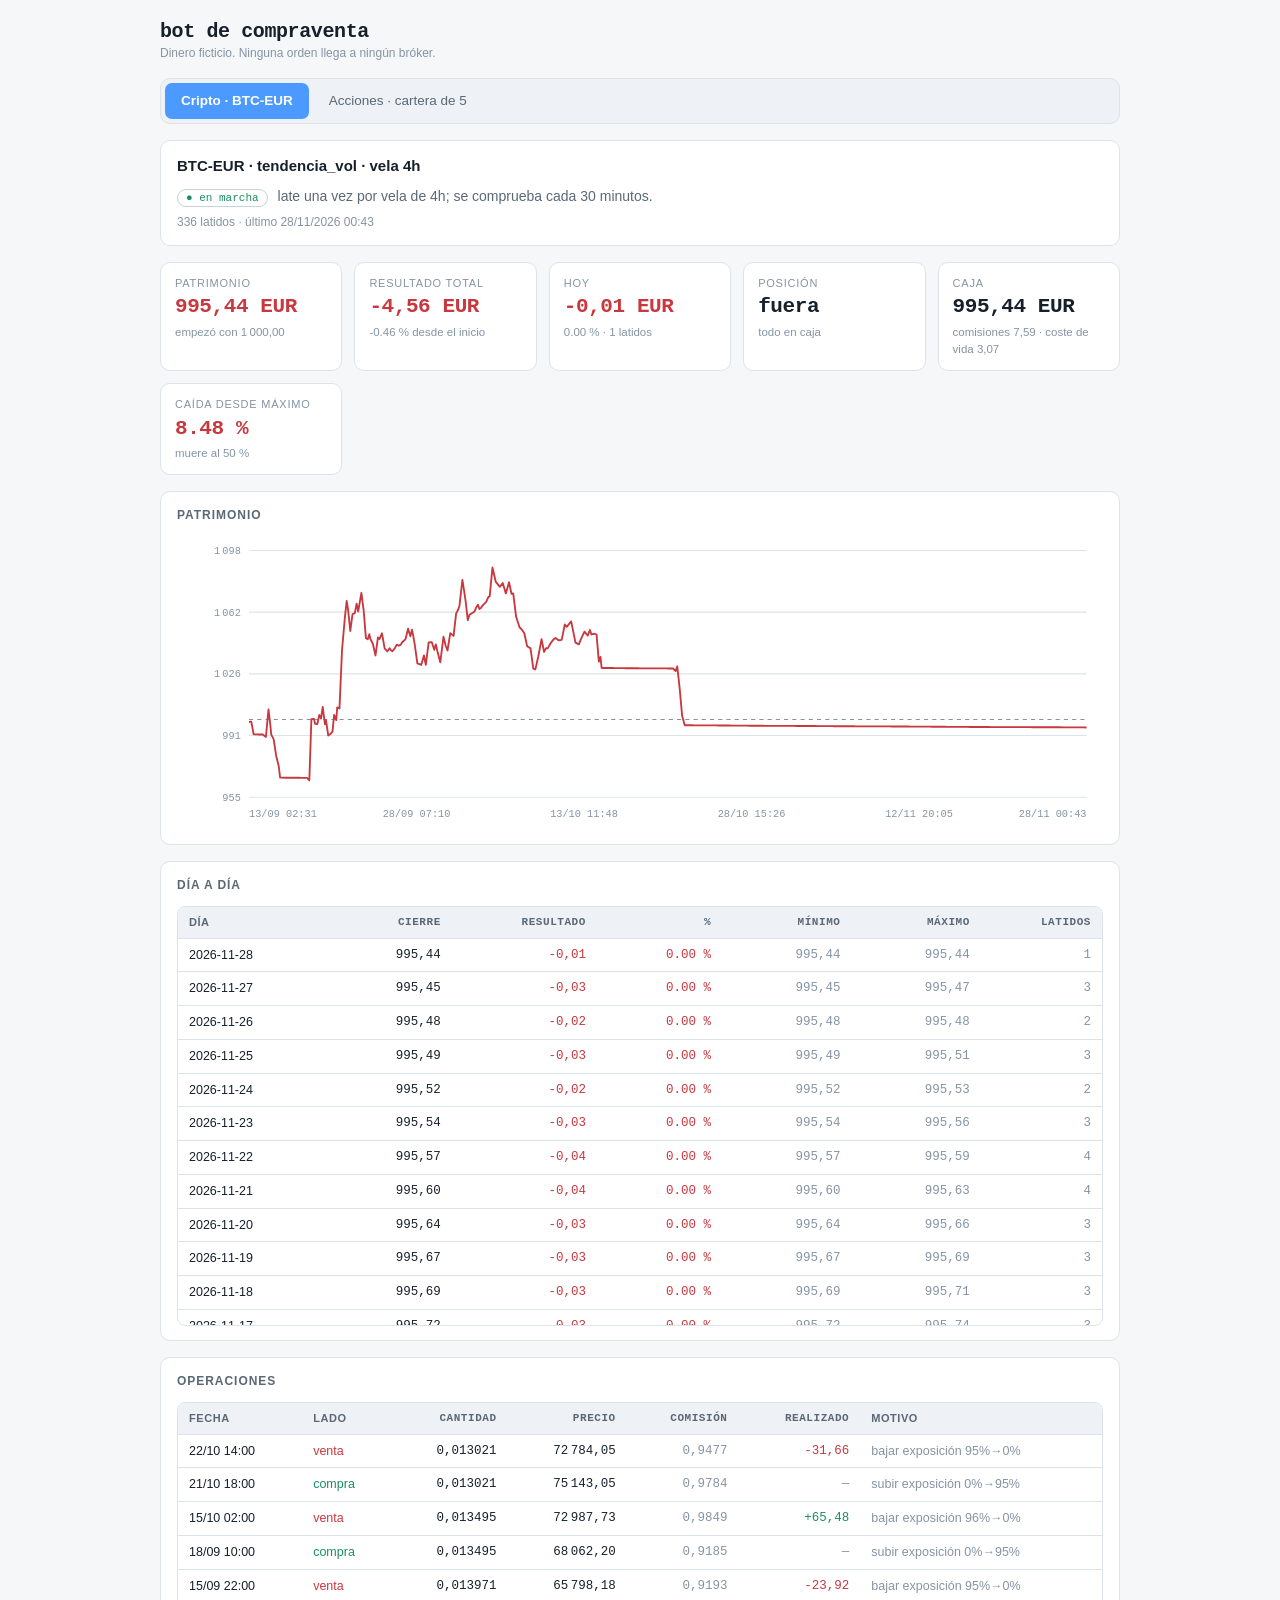
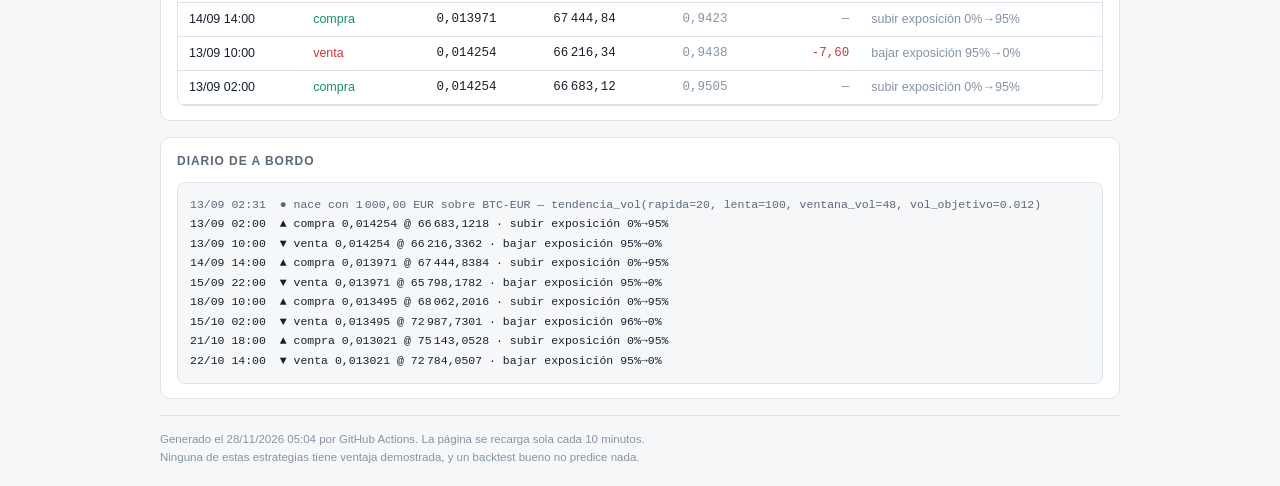
==== commit c73c5072: "rastreo 2026-11-28" ====
--- a/docs/index.html
+++ b/docs/index.html
@@ -85,6 +85,6 @@
 
 <section class="tarjeta"><h3>Diario de a bordo</h3><pre class="diario"><div class="">13/09 02:31  ● nace con 1 000,00 EUR sobre BTC-EUR — tendencia_vol(rapida=20, lenta=100, ventana_vol=48, vol_objetivo=0.012)</div><div class="l-hito">13/09 02:00  ▲ compra 0,014254 @ 66 683,1218 · subir exposición 0%→95%</div><div class="l-hito">13/09 10:00  ▼ venta 0,014254 @ 66 216,3362 · bajar exposición 95%→0%</div><div class="l-hito">14/09 14:00  ▲ compra 0,013971 @ 67 444,8384 · subir exposición 0%→95%</div><div class="l-hito">15/09 22:00  ▼ venta 0,013971 @ 65 798,1782 · bajar exposición 95%→0%</div><div class="l-hito">18/09 10:00  ▲ compra 0,013495 @ 68 062,2016 · subir exposición 0%→95%</div><div class="l-hito">15/10 02:00  ▼ venta 0,013495 @ 72 987,7301 · bajar exposición 96%→0%</div><div class="l-hito">21/10 18:00  ▲ compra 0,013021 @ 75 143,0528 · subir exposición 0%→95%</div><div class="l-hito">22/10 14:00  ▼ venta 0,013021 @ 72 784,0507 · bajar exposición 95%→0%</div></pre></section>
 
-<footer>Generado el 28/11/2026 00:43 por GitHub Actions. La página se recarga sola cada 10 minutos.<br>
+<footer>Generado el 28/11/2026 05:04 por GitHub Actions. La página se recarga sola cada 10 minutos.<br>
 Ninguna de estas estrategias tiene ventaja demostrada, y un backtest bueno no predice nada.</footer>
 </div></body></html>
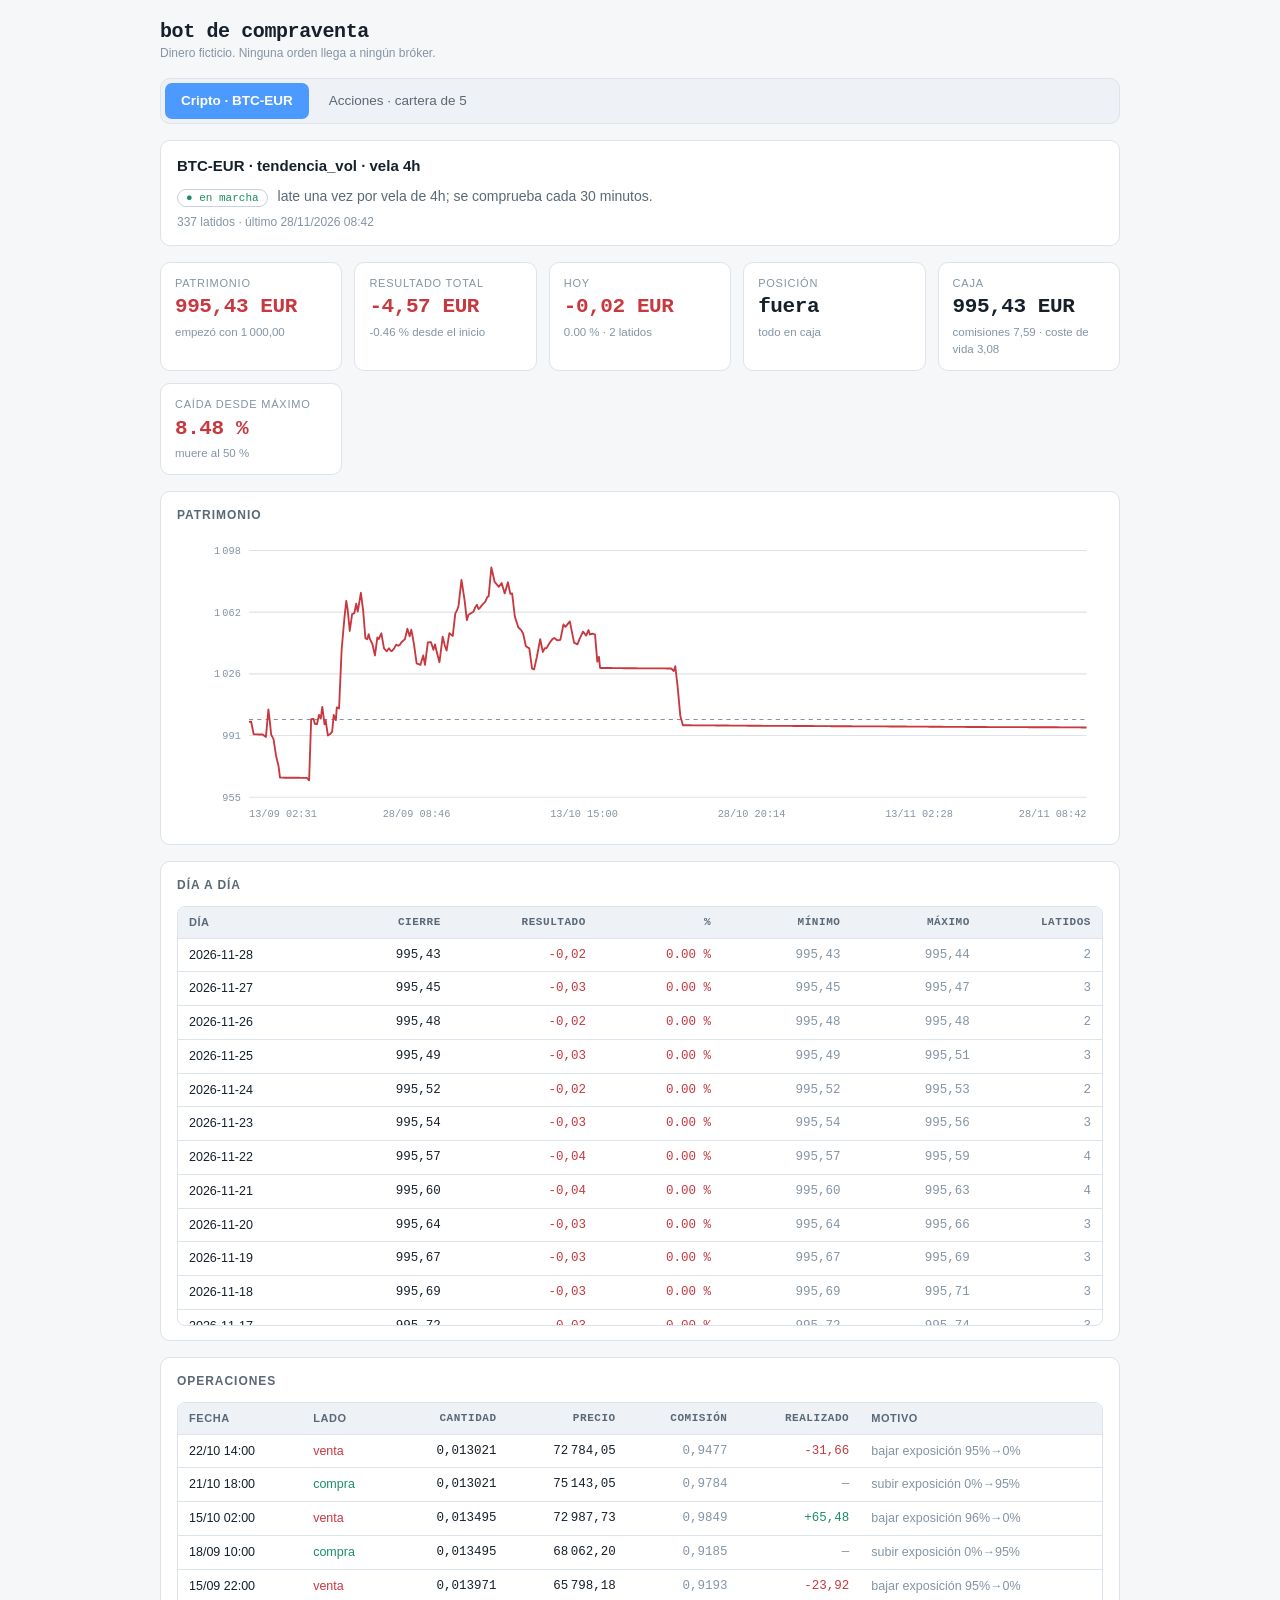
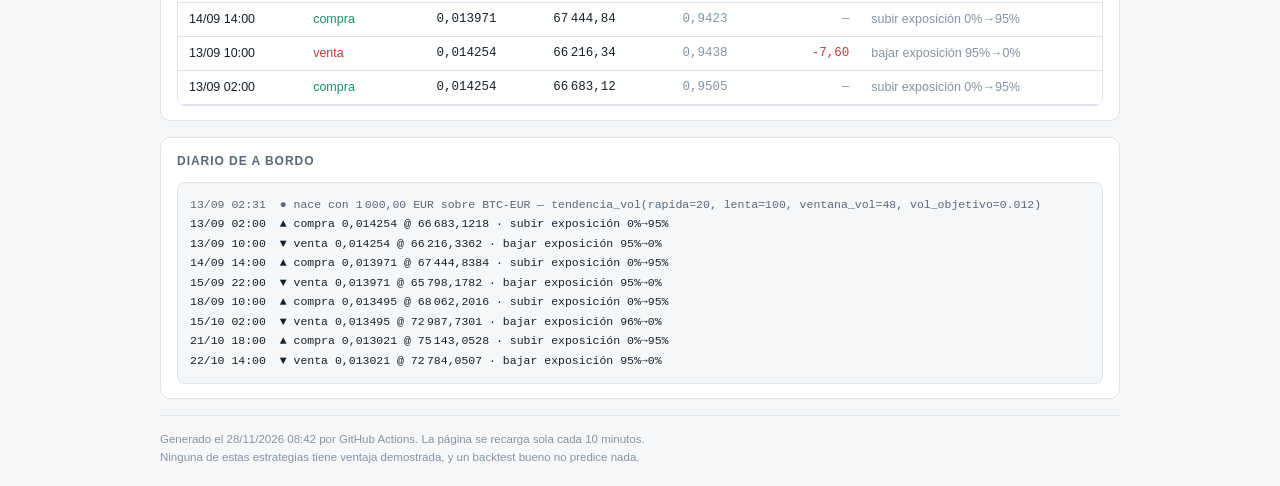
==== commit 7dc6ae3f: "latido 2026-11-28 08:42" ====
--- a/docs/index.html
+++ b/docs/index.html
@@ -62,12 +62,12 @@
 <section class="tarjeta cabecera-agente">
   <h2>BTC-EUR · tendencia_vol · vela 4h</h2>
   <p class="linea"><span class="insignia vivo">● en marcha</span> late una vez por vela de 4h; se comprueba cada 30 minutos.</p>
-  <p class="nota">336 latidos · último 28/11/2026 00:43</p>
+  <p class="nota">337 latidos · último 28/11/2026 08:42</p>
 </section>
 
-<section class="kpis"><div class="kpi"><span class="kpi-t">Patrimonio</span><span class="kpi-v neg">995,44 EUR</span><span class="kpi-s">empezó con 1 000,00</span></div><div class="kpi"><span class="kpi-t">Resultado total</span><span class="kpi-v neg">-4,56 EUR</span><span class="kpi-s">-0.46 % desde el inicio</span></div><div class="kpi"><span class="kpi-t">Hoy</span><span class="kpi-v neg">-0,01 EUR</span><span class="kpi-s">0.00 % · 1 latidos</span></div><div class="kpi"><span class="kpi-t">Posición</span><span class="kpi-v ">fuera</span><span class="kpi-s">todo en caja</span></div><div class="kpi"><span class="kpi-t">Caja</span><span class="kpi-v ">995,44 EUR</span><span class="kpi-s">comisiones 7,59 · coste de vida 3,07</span></div><div class="kpi"><span class="kpi-t">Caída desde máximo</span><span class="kpi-v neg">8.48 %</span><span class="kpi-s">muere al 50 %</span></div></section>
+<section class="kpis"><div class="kpi"><span class="kpi-t">Patrimonio</span><span class="kpi-v neg">995,43 EUR</span><span class="kpi-s">empezó con 1 000,00</span></div><div class="kpi"><span class="kpi-t">Resultado total</span><span class="kpi-v neg">-4,57 EUR</span><span class="kpi-s">-0.46 % desde el inicio</span></div><div class="kpi"><span class="kpi-t">Hoy</span><span class="kpi-v neg">-0,02 EUR</span><span class="kpi-s">0.00 % · 2 latidos</span></div><div class="kpi"><span class="kpi-t">Posición</span><span class="kpi-v ">fuera</span><span class="kpi-s">todo en caja</span></div><div class="kpi"><span class="kpi-t">Caja</span><span class="kpi-v ">995,43 EUR</span><span class="kpi-s">comisiones 7,59 · coste de vida 3,08</span></div><div class="kpi"><span class="kpi-t">Caída desde máximo</span><span class="kpi-v neg">8.48 %</span><span class="kpi-s">muere al 50 %</span></div></section>
 
-<section class="tarjeta"><h3>Patrimonio</h3><svg viewBox="0 0 900 280" width="100%" role="img" aria-label="Curva de patrimonio"><line class="malla" x1="70" x2="884" y1="254.0" y2="254.0"/><text class="eje" x="62" y="257.5" text-anchor="end">955</text><line class="malla" x1="70" x2="884" y1="194.0" y2="194.0"/><text class="eje" x="62" y="197.5" text-anchor="end">991</text><line class="malla" x1="70" x2="884" y1="134.0" y2="134.0"/><text class="eje" x="62" y="137.5" text-anchor="end">1 026</text><line class="malla" x1="70" x2="884" y1="74.0" y2="74.0"/><text class="eje" x="62" y="77.5" text-anchor="end">1 062</text><line class="malla" x1="70" x2="884" y1="14.0" y2="14.0"/><text class="eje" x="62" y="17.5" text-anchor="end">1 098</text><text class="eje" x="70.0" y="273" text-anchor="start">13/09 02:31</text><text class="eje" x="232.8" y="273" text-anchor="middle">28/09 07:10</text><text class="eje" x="395.6" y="273" text-anchor="middle">13/10 11:48</text><text class="eje" x="558.4" y="273" text-anchor="middle">28/10 15:26</text><text class="eje" x="721.2" y="273" text-anchor="middle">12/11 20:05</text><text class="eje" x="884.0" y="273" text-anchor="end">28/11 00:43</text><line class="base" x1="70" x2="884" y1="178.4" y2="178.4"/><path d="M70.0 180.8L72.2 180.5L74.5 192.8L76.3 192.8L77.9 192.8L79.1 192.9L81.0 192.9L83.3 192.9L86.4 195.3L88.9 168.6L90.5 181.9L91.6 193.1L93.9 197.4L96.4 213.8L98.8 223.3L100.2 234.9L102.6 234.9L104.9 235.0L107.5 235.0L109.6 235.0L111.0 235.0L113.4 235.0L116.0 235.0L118.3 235.0L120.5 235.1L121.8 235.1L123.9 235.1L126.3 235.1L128.6 237.4L130.6 178.1L133.1 177.8L134.2 182.5L136.3 182.9L138.3 174.0L140.0 177.4L141.6 166.1L143.8 183.1L144.8 179.1L147.0 193.9L149.1 192.5L151.1 190.1L152.7 173.9L154.8 178.9L155.7 166.6L157.9 167.6L160.4 110.6L163.1 79.8L164.9 63.0L166.2 71.0L168.4 92.3L170.6 76.0L172.8 75.0L174.6 65.7L176.1 73.4L177.1 67.4L179.2 55.2L181.4 72.2L183.6 99.3L185.4 100.4L186.9 95.4L188.0 100.3L190.4 105.0L192.9 116.1L195.3 98.6L196.8 100.1L199.2 94.6L201.8 109.3L204.5 112.1L206.6 109.0L208.1 111.3L209.3 112.0L211.5 109.5L213.6 105.6L215.6 106.7L217.4 105.6L218.7 103.5L222.1 100.2L224.6 90.1L226.8 97.5L228.4 91.0L229.8 98.3L231.0 105.2L233.6 123.7L237.4 125.2L240.0 116.1L241.8 125.3L244.6 103.5L247.6 103.1L250.0 110.6L251.6 105.3L253.0 111.8L255.9 122.7L259.0 97.8L261.2 106.9L262.9 111.3L265.6 94.5L268.8 97.1L271.3 75.2L273.1 72.0L274.5 68.0L277.4 42.6L280.4 62.3L282.6 81.8L284.3 76.6L286.6 75.0L289.2 73.3L290.9 69.2L292.5 66.9L293.9 71.0L295.1 70.2L297.6 66.9L300.5 64.0L302.6 59.4L303.9 58.6L306.6 30.6L309.8 44.5L313.9 49.4L316.6 45.6L319.6 55.8L322.7 45.0L325.1 56.2L326.8 55.9L329.6 78.5L332.9 88.7L335.6 91.5L337.6 94.8L340.3 107.1L343.6 109.2L346.3 128.8L348.3 129.6L351.1 117.4L354.3 100.3L356.8 112.7L358.7 109.0L360.3 109.2L363.4 103.8L366.2 100.2L368.0 99.2L370.8 101.3L373.9 101.0L376.9 86.0L378.8 88.3L383.1 83.0L387.3 103.6L390.6 105.3L392.6 100.3L396.0 93.0L399.2 96.8L401.3 91.4L402.8 95.7L405.3 95.0L407.8 95.8L410.0 122.1L411.6 117.5L412.7 128.3L414.7 128.3L416.9 128.3L419.1 128.3L421.0 128.3L422.4 128.3L423.5 128.3L425.6 128.4L427.7 128.4L430.0 128.4L431.8 128.4L433.2 128.4L434.3 128.4L436.3 128.5L438.2 128.5L440.0 128.5L441.5 128.5L443.7 128.5L445.5 128.5L447.7 128.5L450.0 128.6L451.9 128.6L453.1 128.6L454.2 128.6L456.1 128.6L458.6 128.6L462.1 128.7L464.5 128.7L468.3 128.7L470.7 128.7L472.9 128.7L474.8 128.7L476.3 128.7L477.4 128.8L479.6 128.8L482.2 128.8L484.6 131.3L486.2 126.6L488.5 147.7L491.0 175.0L493.5 183.9L495.8 183.9L497.3 183.9L498.5 183.9L500.6 183.9L502.8 184.0L505.1 184.0L506.9 184.0L508.3 184.0L509.6 184.0L511.7 184.0L514.0 184.1L515.6 184.1L516.9 184.1L519.1 184.1L520.0 184.1L522.2 184.1L524.3 184.1L526.2 184.2L527.8 184.2L529.1 184.2L531.3 184.2L534.0 184.2L537.3 184.2L539.7 184.3L541.3 184.3L543.5 184.3L548.4 184.3L550.5 184.3L552.0 184.3L554.5 184.3L557.1 184.4L559.7 184.4L561.7 184.4L563.5 184.4L566.4 184.4L569.6 184.4L571.9 184.5L573.5 184.5L576.3 184.5L579.4 184.5L581.8 184.5L583.6 184.5L585.1 184.5L588.1 184.6L590.9 184.6L592.8 184.6L594.3 184.6L595.8 184.6L599.1 184.6L602.3 184.7L604.3 184.7L605.9 184.7L608.9 184.7L613.3 184.7L616.3 184.7L619.2 184.7L623.0 184.8L625.6 184.8L627.5 184.8L630.5 184.8L634.2 184.8L636.9 184.8L638.9 184.9L642.5 184.9L646.0 184.9L648.5 184.9L651.7 184.9L655.3 184.9L657.8 184.9L659.5 185.0L662.3 185.0L665.3 185.0L667.5 185.0L669.2 185.0L670.9 185.0L674.0 185.1L677.1 185.1L679.1 185.1L680.9 185.1L684.1 185.1L688.9 185.1L692.2 185.1L695.6 185.2L699.2 185.2L701.6 185.2L703.3 185.2L706.8 185.2L710.3 185.2L713.1 185.3L716.4 185.3L720.3 185.3L722.8 185.3L724.9 185.3L728.6 185.3L731.8 185.3L734.2 185.4L737.2 185.4L740.4 185.4L742.7 185.4L744.4 185.4L746.0 185.4L749.3 185.5L752.5 185.5L754.5 185.5L756.4 185.5L759.8 185.5L764.4 185.5L767.6 185.5L771.5 185.6L775.6 185.6L778.3 185.6L782.1 185.6L785.7 185.6L788.3 185.6L791.9 185.7L796.0 185.7L798.8 185.7L802.2 185.7L806.1 185.7L808.8 185.7L811.0 185.7L814.9 185.8L818.1 185.8L820.0 185.8L823.2 185.8L826.8 185.8L829.3 185.8L831.4 185.9L835.3 185.9L840.6 185.9L844.1 185.9L849.4 185.9L853.2 185.9L857.7 185.9L862.0 186.0L864.6 186.0L869.1 186.0L873.1 186.0L875.8 186.0L880.4 186.0L884.0 186.1" fill="none" stroke="var(--rojo)" stroke-width="1.8" stroke-linejoin="round"/></svg></section>
+<section class="tarjeta"><h3>Patrimonio</h3><svg viewBox="0 0 900 280" width="100%" role="img" aria-label="Curva de patrimonio"><line class="malla" x1="70" x2="884" y1="254.0" y2="254.0"/><text class="eje" x="62" y="257.5" text-anchor="end">955</text><line class="malla" x1="70" x2="884" y1="194.0" y2="194.0"/><text class="eje" x="62" y="197.5" text-anchor="end">991</text><line class="malla" x1="70" x2="884" y1="134.0" y2="134.0"/><text class="eje" x="62" y="137.5" text-anchor="end">1 026</text><line class="malla" x1="70" x2="884" y1="74.0" y2="74.0"/><text class="eje" x="62" y="77.5" text-anchor="end">1 062</text><line class="malla" x1="70" x2="884" y1="14.0" y2="14.0"/><text class="eje" x="62" y="17.5" text-anchor="end">1 098</text><text class="eje" x="70.0" y="273" text-anchor="start">13/09 02:31</text><text class="eje" x="232.8" y="273" text-anchor="middle">28/09 08:46</text><text class="eje" x="395.6" y="273" text-anchor="middle">13/10 15:00</text><text class="eje" x="558.4" y="273" text-anchor="middle">28/10 20:14</text><text class="eje" x="721.2" y="273" text-anchor="middle">13/11 02:28</text><text class="eje" x="884.0" y="273" text-anchor="end">28/11 08:42</text><line class="base" x1="70" x2="884" y1="178.4" y2="178.4"/><path d="M70.0 180.8L72.1 180.5L74.5 192.8L76.3 192.8L77.8 192.8L79.0 192.9L80.9 192.9L83.2 192.9L86.4 195.3L88.8 168.6L90.4 181.9L91.5 193.1L93.8 197.4L96.3 213.8L98.6 223.3L100.1 234.9L102.4 234.9L104.8 235.0L107.4 235.0L109.5 235.0L110.8 235.0L113.2 235.0L115.8 235.0L118.1 235.0L120.3 235.1L121.6 235.1L123.7 235.1L126.1 235.1L128.4 237.4L130.4 178.1L132.8 177.8L133.9 182.5L136.0 182.9L138.0 174.0L139.7 177.4L141.2 166.1L143.4 183.1L144.5 179.1L146.6 193.9L148.8 192.5L150.8 190.1L152.3 173.9L154.4 178.9L155.3 166.6L157.5 167.6L160.0 110.6L162.7 79.8L164.5 63.0L165.8 71.0L167.9 92.3L170.2 76.0L172.4 75.0L174.2 65.7L175.6 73.4L176.7 67.4L178.7 55.2L180.9 72.2L183.1 99.3L184.9 100.4L186.3 95.4L187.5 100.3L189.9 105.0L192.4 116.1L194.7 98.6L196.2 100.1L198.6 94.6L201.2 109.3L203.9 112.1L206.0 109.0L207.5 111.3L208.7 112.0L210.9 109.5L213.0 105.6L215.0 106.7L216.7 105.6L218.0 103.5L221.5 100.2L223.9 90.1L226.1 97.5L227.7 91.0L229.1 98.3L230.3 105.2L232.9 123.7L236.6 125.2L239.3 116.1L241.0 125.3L243.8 103.5L246.8 103.1L249.2 110.6L250.8 105.3L252.2 111.8L255.1 122.7L258.2 97.8L260.4 106.9L262.0 111.3L264.7 94.5L268.0 97.1L270.5 75.2L272.2 72.0L273.6 68.0L276.5 42.6L279.5 62.3L281.7 81.8L283.3 76.6L285.7 75.0L288.3 73.3L289.9 69.2L291.5 66.9L293.0 71.0L294.1 70.2L296.6 66.9L299.5 64.0L301.6 59.4L302.9 58.6L305.5 30.6L308.7 44.5L312.8 49.4L315.5 45.6L318.5 55.8L321.6 45.0L324.0 56.2L325.7 55.9L328.4 78.5L331.7 88.7L334.5 91.5L336.4 94.8L339.1 107.1L342.4 109.2L345.1 128.8L347.1 129.6L349.8 117.4L353.0 100.3L355.6 112.7L357.5 109.0L359.0 109.2L362.2 103.8L364.9 100.2L366.7 99.2L369.5 101.3L372.6 101.0L375.6 86.0L377.5 88.3L381.8 83.0L385.9 103.6L389.2 105.3L391.2 100.3L394.6 93.0L397.7 96.8L399.9 91.4L401.3 95.7L403.9 95.0L406.3 95.8L408.5 122.1L410.1 117.5L411.2 128.3L413.2 128.3L415.3 128.3L417.6 128.3L419.4 128.3L420.8 128.3L422.0 128.3L424.0 128.4L426.2 128.4L428.4 128.4L430.2 128.4L431.6 128.4L432.7 128.4L434.7 128.5L436.6 128.5L438.4 128.5L439.9 128.5L442.0 128.5L443.8 128.5L446.1 128.5L448.4 128.6L450.2 128.6L451.4 128.6L452.5 128.6L454.4 128.6L456.9 128.6L460.3 128.7L462.8 128.7L466.6 128.7L469.0 128.7L471.2 128.7L473.0 128.7L474.6 128.7L475.6 128.8L477.8 128.8L480.4 128.8L482.8 131.3L484.3 126.6L486.7 147.7L489.2 175.0L491.7 183.9L493.9 183.9L495.5 183.9L496.6 183.9L498.7 183.9L501.0 184.0L503.2 184.0L505.0 184.0L506.4 184.0L507.6 184.0L509.8 184.0L512.0 184.1L513.6 184.1L515.0 184.1L517.2 184.1L518.1 184.1L520.2 184.1L522.3 184.1L524.2 184.2L525.8 184.2L527.1 184.2L529.3 184.2L532.0 184.2L535.3 184.2L537.6 184.3L539.2 184.3L541.4 184.3L546.3 184.3L548.4 184.3L549.9 184.3L552.3 184.3L555.0 184.4L557.6 184.4L559.6 184.4L561.3 184.4L564.3 184.4L567.4 184.4L569.7 184.5L571.3 184.5L574.0 184.5L577.2 184.5L579.6 184.5L581.4 184.5L582.9 184.5L585.8 184.6L588.7 184.6L590.5 184.6L592.0 184.6L593.5 184.6L596.8 184.6L600.0 184.7L601.9 184.7L603.5 184.7L606.6 184.7L610.9 184.7L613.9 184.7L616.8 184.7L620.6 184.8L623.2 184.8L625.1 184.8L628.1 184.8L631.8 184.8L634.4 184.8L636.4 184.9L640.0 184.9L643.5 184.9L646.0 184.9L649.2 184.9L652.7 184.9L655.2 184.9L656.9 185.0L659.7 185.0L662.7 185.0L664.9 185.0L666.6 185.0L668.3 185.0L671.4 185.1L674.5 185.1L676.4 185.1L678.2 185.1L681.4 185.1L686.2 185.1L689.5 185.1L692.9 185.2L696.4 185.2L698.9 185.2L700.5 185.2L704.0 185.2L707.5 185.2L710.3 185.3L713.6 185.3L717.5 185.3L720.0 185.3L722.1 185.3L725.7 185.3L728.9 185.3L731.4 185.4L734.3 185.4L737.5 185.4L739.7 185.4L741.4 185.4L743.0 185.4L746.3 185.5L749.5 185.5L751.6 185.5L753.4 185.5L756.8 185.5L761.4 185.5L764.5 185.5L768.5 185.6L772.5 185.6L775.2 185.6L779.0 185.6L782.6 185.6L785.2 185.6L788.8 185.7L792.9 185.7L795.6 185.7L799.0 185.7L802.9 185.7L805.6 185.7L807.8 185.7L811.7 185.8L814.8 185.8L816.7 185.8L819.9 185.8L823.5 185.8L826.0 185.8L828.1 185.9L832.0 185.9L837.3 185.9L840.7 185.9L846.0 185.9L849.8 185.9L854.3 185.9L858.6 186.0L861.2 186.0L865.7 186.0L869.6 186.0L872.3 186.0L876.8 186.0L880.5 186.1L884.0 186.1" fill="none" stroke="var(--rojo)" stroke-width="1.8" stroke-linejoin="round"/></svg></section>
 
 
 
@@ -76,7 +76,7 @@
 <section class="tarjeta"><h3>Día a día</h3>
 <div class="envoltura"><table>
 <thead><tr><th>día</th><th class="num">cierre</th><th class="num">resultado</th><th class="num">%</th><th class="num">mínimo</th><th class="num">máximo</th><th class="num">latidos</th></tr></thead>
-<tbody><tr><td>2026-11-28</td><td class="num">995,44</td><td class="num neg">-0,01</td><td class="num neg">0.00 %</td><td class="num apagado">995,44</td><td class="num apagado">995,44</td><td class="num apagado">1</td></tr><tr><td>2026-11-27</td><td class="num">995,45</td><td class="num neg">-0,03</td><td class="num neg">0.00 %</td><td class="num apagado">995,45</td><td class="num apagado">995,47</td><td class="num apagado">3</td></tr><tr><td>2026-11-26</td><td class="num">995,48</td><td class="num neg">-0,02</td><td class="num neg">0.00 %</td><td class="num apagado">995,48</td><td class="num apagado">995,48</td><td class="num apagado">2</td></tr><tr><td>2026-11-25</td><td class="num">995,49</td><td class="num neg">-0,03</td><td class="num neg">0.00 %</td><td class="num apagado">995,49</td><td class="num apagado">995,51</td><td class="num apagado">3</td></tr><tr><td>2026-11-24</td><td class="num">995,52</td><td class="num neg">-0,02</td><td class="num neg">0.00 %</td><td class="num apagado">995,52</td><td class="num apagado">995,53</td><td class="num apagado">2</td></tr><tr><td>2026-11-23</td><td class="num">995,54</td><td class="num neg">-0,03</td><td class="num neg">0.00 %</td><td class="num apagado">995,54</td><td class="num apagado">995,56</td><td class="num apagado">3</td></tr><tr><td>2026-11-22</td><td class="num">995,57</td><td class="num neg">-0,04</td><td class="num neg">0.00 %</td><td class="num apagado">995,57</td><td class="num apagado">995,59</td><td class="num apagado">4</td></tr><tr><td>2026-11-21</td><td class="num">995,60</td><td class="num neg">-0,04</td><td class="num neg">0.00 %</td><td class="num apagado">995,60</td><td class="num apagado">995,63</td><td class="num apagado">4</td></tr><tr><td>2026-11-20</td><td class="num">995,64</td><td class="num neg">-0,03</td><td class="num neg">0.00 %</td><td class="num apagado">995,64</td><td class="num apagado">995,66</td><td class="num apagado">3</td></tr><tr><td>2026-11-19</td><td class="num">995,67</td><td class="num neg">-0,03</td><td class="num neg">0.00 %</td><td class="num apagado">995,67</td><td class="num apagado">995,69</td><td class="num apagado">3</td></tr><tr><td>2026-11-18</td><td class="num">995,69</td><td class="num neg">-0,03</td><td class="num neg">0.00 %</td><td class="num apagado">995,69</td><td class="num apagado">995,71</td><td class="num apagado">3</td></tr><tr><td>2026-11-17</td><td class="num">995,72</td><td class="num neg">-0,03</td><td class="num neg">0.00 %</td><td class="num apagado">995,72</td><td class="num apagado">995,74</td><td class="num apagado">3</td></tr><tr><td>2026-11-16</td><td class="num">995,75</td><td class="num neg">-0,03</td><td class="num neg">0.00 %</td><td class="num apagado">995,75</td><td class="num apagado">995,77</td><td class="num apagado">3</td></tr><tr><td>2026-11-15</td><td class="num">995,78</td><td class="num neg">-0,04</td><td class="num neg">0.00 %</td><td class="num apagado">995,78</td><td class="num apagado">995,80</td><td class="num apagado">4</td></tr><tr><td>2026-11-14</td><td class="num">995,81</td><td class="num neg">-0,05</td><td class="num neg">0.00 %</td><td class="num apagado">995,81</td><td class="num apagado">995,85</td><td class="num apagado">5</td></tr><tr><td>2026-11-13</td><td class="num">995,86</td><td class="num neg">-0,03</td><td class="num neg">0.00 %</td><td class="num apagado">995,86</td><td class="num apagado">995,88</td><td class="num apagado">3</td></tr><tr><td>2026-11-12</td><td class="num">995,89</td><td class="num neg">-0,04</td><td class="num neg">0.00 %</td><td class="num apagado">995,89</td><td class="num apagado">995,91</td><td class="num apagado">4</td></tr><tr><td>2026-11-11</td><td class="num">995,92</td><td class="num neg">-0,04</td><td class="num neg">0.00 %</td><td class="num apagado">995,92</td><td class="num apagado">995,95</td><td class="num apagado">4</td></tr><tr><td>2026-11-10</td><td class="num">995,96</td><td class="num neg">-0,03</td><td class="num neg">0.00 %</td><td class="num apagado">995,96</td><td class="num apagado">995,98</td><td class="num apagado">3</td></tr><tr><td>2026-11-09</td><td class="num">995,99</td><td class="num neg">-0,03</td><td class="num neg">0.00 %</td><td class="num apagado">995,99</td><td class="num apagado">996,00</td><td class="num apagado">3</td></tr><tr><td>2026-11-08</td><td class="num">996,01</td><td class="num neg">-0,04</td><td class="num neg">0.00 %</td><td class="num apagado">996,01</td><td class="num apagado">996,04</td><td class="num apagado">4</td></tr><tr><td>2026-11-07</td><td class="num">996,05</td><td class="num neg">-0,05</td><td class="num neg">0.00 %</td><td class="num apagado">996,05</td><td class="num apagado">996,09</td><td class="num apagado">5</td></tr><tr><td>2026-11-06</td><td class="num">996,10</td><td class="num neg">-0,04</td><td class="num neg">0.00 %</td><td class="num apagado">996,10</td><td class="num apagado">996,12</td><td class="num apagado">4</td></tr><tr><td>2026-11-05</td><td class="num">996,13</td><td class="num neg">-0,03</td><td class="num neg">0.00 %</td><td class="num apagado">996,13</td><td class="num apagado">996,15</td><td class="num apagado">3</td></tr><tr><td>2026-11-04</td><td class="num">996,16</td><td class="num neg">-0,04</td><td class="num neg">0.00 %</td><td class="num apagado">996,16</td><td class="num apagado">996,19</td><td class="num apagado">4</td></tr><tr><td>2026-11-03</td><td class="num">996,20</td><td class="num neg">-0,04</td><td class="num neg">0.00 %</td><td class="num apagado">996,20</td><td class="num apagado">996,22</td><td class="num apagado">4</td></tr><tr><td>2026-11-02</td><td class="num">996,23</td><td class="num neg">-0,03</td><td class="num neg">0.00 %</td><td class="num apagado">996,23</td><td class="num apagado">996,25</td><td class="num apagado">3</td></tr><tr><td>2026-11-01</td><td class="num">996,26</td><td class="num neg">-0,04</td><td class="num neg">0.00 %</td><td class="num apagado">996,26</td><td class="num apagado">996,29</td><td class="num apagado">4</td></tr><tr><td>2026-10-31</td><td class="num">996,30</td><td class="num neg">-0,05</td><td class="num neg">0.00 %</td><td class="num apagado">996,30</td><td class="num apagado">996,33</td><td class="num apagado">5</td></tr><tr><td>2026-10-30</td><td class="num">996,34</td><td class="num neg">-0,05</td><td class="num neg">0.00 %</td><td class="num apagado">996,34</td><td class="num apagado">996,38</td><td class="num apagado">5</td></tr><tr><td>2026-10-29</td><td class="num">996,39</td><td class="num neg">-0,04</td><td class="num neg">0.00 %</td><td class="num apagado">996,39</td><td class="num apagado">996,42</td><td class="num apagado">4</td></tr><tr><td>2026-10-28</td><td class="num">996,42</td><td class="num neg">-0,05</td><td class="num neg">0.00 %</td><td class="num apagado">996,42</td><td class="num apagado">996,46</td><td class="num apagado">5</td></tr><tr><td>2026-10-27</td><td class="num">996,47</td><td class="num neg">-0,04</td><td class="num neg">0.00 %</td><td class="num apagado">996,47</td><td class="num apagado">996,50</td><td class="num apagado">4</td></tr><tr><td>2026-10-26</td><td class="num">996,51</td><td class="num neg">-0,04</td><td class="num neg">0.00 %</td><td class="num apagado">996,51</td><td class="num apagado">996,53</td><td class="num apagado">4</td></tr><tr><td>2026-10-25</td><td class="num">996,54</td><td class="num neg">-0,06</td><td class="num neg">-0.01 %</td><td class="num apagado">996,54</td><td class="num apagado">996,60</td><td class="num apagado">7</td></tr><tr><td>2026-10-24</td><td class="num">996,61</td><td class="num neg">-0,05</td><td class="num neg">-0.01 %</td><td class="num apagado">996,61</td><td class="num apagado">996,65</td><td class="num apagado">6</td></tr><tr><td>2026-10-23</td><td class="num">996,66</td><td class="num neg">-0,05</td><td class="num neg">0.00 %</td><td class="num apagado">996,66</td><td class="num apagado">996,70</td><td class="num apagado">5</td></tr><tr><td>2026-10-22</td><td class="num">996,71</td><td class="num neg">-34,03</td><td class="num neg">-3.30 %</td><td class="num apagado">996,71</td><td class="num apagado">1 018,19</td><td class="num apagado">5</td></tr><tr><td>2026-10-21</td><td class="num">1 030,74</td><td class="num pos">+1,29</td><td class="num pos">0.12 %</td><td class="num apagado">1 027,94</td><td class="num apagado">1 030,74</td><td class="num apagado">6</td></tr><tr><td>2026-10-20</td><td class="num">1 029,45</td><td class="num neg">-0,04</td><td class="num neg">0.00 %</td><td class="num apagado">1 029,45</td><td class="num apagado">1 029,48</td><td class="num apagado">4</td></tr><tr><td>2026-10-19</td><td class="num">1 029,49</td><td class="num neg">-0,04</td><td class="num neg">0.00 %</td><td class="num apagado">1 029,49</td><td class="num apagado">1 029,51</td><td class="num apagado">4</td></tr><tr><td>2026-10-18</td><td class="num">1 029,52</td><td class="num neg">-0,05</td><td class="num neg">-0.01 %</td><td class="num apagado">1 029,52</td><td class="num apagado">1 029,57</td><td class="num apagado">6</td></tr><tr><td>2026-10-17</td><td class="num">1 029,58</td><td class="num neg">-0,06</td><td class="num neg">-0.01 %</td><td class="num apagado">1 029,58</td><td class="num apagado">1 029,63</td><td class="num apagado">7</td></tr><tr><td>2026-10-16</td><td class="num">1 029,64</td><td class="num neg">-0,05</td><td class="num neg">0.00 %</td><td class="num apagado">1 029,64</td><td class="num apagado">1 029,68</td><td class="num apagado">5</td></tr><tr><td>2026-10-15</td><td class="num">1 029,69</td><td class="num neg">-6,45</td><td class="num neg">-0.62 %</td><td class="num apagado">1 029,69</td><td class="num apagado">1 029,73</td><td class="num apagado">6</td></tr><tr><td>2026-10-14</td><td class="num">1 036,14</td><td class="num neg">-12,28</td><td class="num neg">-1.17 %</td><td class="num apagado">1 033,36</td><td class="num apagado">1 051,58</td><td class="num apagado">6</td></tr><tr><td>2026-10-13</td><td class="num">1 048,42</td><td class="num pos">+4,05</td><td class="num pos">0.39 %</td><td class="num apagado">1 043,37</td><td class="num apagado">1 050,63</td><td class="num apagado">4</td></tr><tr><td>2026-10-12</td><td class="num">1 044,37</td><td class="num neg">-9,09</td><td class="num neg">-0.86 %</td><td class="num apagado">1 044,37</td><td class="num apagado">1 056,60</td><td class="num apagado">2</td></tr><tr><td>2026-10-11</td><td class="num">1 053,46</td><td class="num pos">+6,48</td><td class="num pos">0.62 %</td><td class="num apagado">1 045,75</td><td class="num apagado">1 054,81</td><td class="num apagado">4</td></tr><tr><td>2026-10-10</td><td class="num">1 046,97</td><td class="num pos">+8,00</td><td class="num pos">0.77 %</td><td class="num apagado">1 041,01</td><td class="num apagado">1 046,97</td><td class="num apagado">5</td></tr><tr><td>2026-10-09</td><td class="num">1 038,97</td><td class="num pos">+9,57</td><td class="num pos">0.93 %</td><td class="num apagado">1 028,94</td><td class="num apagado">1 046,30</td><td class="num apagado">4</td></tr><tr><td>2026-10-08</td><td class="num">1 029,40</td><td class="num neg">-22,16</td><td class="num neg">-2.11 %</td><td class="num apagado">1 029,40</td><td class="num apagado">1 049,56</td><td class="num apagado">4</td></tr><tr><td>2026-10-07</td><td class="num">1 051,55</td><td class="num neg">-20,96</td><td class="num neg">-1.95 %</td><td class="num apagado">1 051,55</td><td class="num apagado">1 072,67</td><td class="num apagado">4</td></tr><tr><td>2026-10-06</td><td class="num">1 072,51</td><td class="num neg">-3,98</td><td class="num neg">-0.37 %</td><td class="num apagado">1 072,51</td><td class="num apagado">1 079,13</td><td class="num apagado">4</td></tr><tr><td>2026-10-05</td><td class="num">1 076,49</td><td class="num pos">+5,45</td><td class="num pos">0.51 %</td><td class="num apagado">1 076,49</td><td class="num apagado">1 087,70</td><td class="num apagado">3</td></tr><tr><td>2026-10-04</td><td class="num">1 071,05</td><td class="num pos">+4,88</td><td class="num pos">0.46 %</td><td class="num apagado">1 063,73</td><td class="num apagado">1 071,05</td><td class="num apagado">6</td></tr><tr><td>2026-10-03</td><td class="num">1 066,17</td><td class="num pos">+8,85</td><td class="num pos">0.84 %</td><td class="num apagado">1 060,40</td><td class="num apagado">1 066,17</td><td class="num apagado">5</td></tr><tr><td>2026-10-02</td><td class="num">1 057,32</td><td class="num neg">-3,87</td><td class="num neg">-0.36 %</td><td class="num apagado">1 057,32</td><td class="num apagado">1 080,58</td><td class="num apagado">5</td></tr><tr><td>2026-10-01</td><td class="num">1 061,18</td><td class="num pos">+18,76</td><td class="num pos">1.80 %</td><td class="num apagado">1 039,81</td><td class="num apagado">1 061,18</td><td class="num apagado">4</td></tr><tr><td>2026-09-30</td><td class="num">1 042,42</td><td class="num pos">+2,23</td><td class="num pos">0.21 %</td><td class="num apagado">1 033,00</td><td class="num apagado">1 047,83</td><td class="num apagado">5</td></tr><tr><td>2026-09-29</td><td class="num">1 040,19</td><td class="num pos">+3,24</td><td class="num pos">0.31 %</td><td class="num apagado">1 031,48</td><td class="num apagado">1 044,65</td><td class="num apagado">4</td></tr><tr><td>2026-09-28</td><td class="num">1 036,95</td><td class="num neg">-14,86</td><td class="num neg">-1.41 %</td><td class="num apagado">1 031,54</td><td class="num apagado">1 047,50</td><td class="num apagado">5</td></tr><tr><td>2026-09-27</td><td class="num">1 051,81</td><td class="num pos">+7,37</td><td class="num pos">0.71 %</td><td class="num apagado">1 046,37</td><td class="num apagado">1 052,37</td><td class="num apagado">4</td></tr><tr><td>2026-09-26</td><td class="num">1 044,44</td><td class="num pos">+4,62</td><td class="num pos">0.44 %</td><td class="num apagado">1 039,35</td><td class="num apagado">1 044,44</td><td class="num apagado">6</td></tr><tr><td>2026-09-25</td><td class="num">1 039,82</td><td class="num neg">-6,61</td><td class="num neg">-0.63 %</td><td class="num apagado">1 039,32</td><td class="num apagado">1 049,71</td><td class="num apagado">5</td></tr><tr><td>2026-09-24</td><td class="num">1 046,43</td><td class="num pos">+0,15</td><td class="num pos">0.01 %</td><td class="num apagado">1 036,92</td><td class="num apagado">1 049,20</td><td class="num apagado">6</td></tr><tr><td>2026-09-23</td><td class="num">1 046,28</td><td class="num neg">-20,55</td><td class="num neg">-1.93 %</td><td class="num apagado">1 046,28</td><td class="num apagado">1 073,10</td><td class="num apagado">6</td></tr><tr><td>2026-09-22</td><td class="num">1 066,83</td><td class="num neg">-1,65</td><td class="num neg">-0.15 %</td><td class="num apagado">1 051,04</td><td class="num apagado">1 066,83</td><td class="num apagado">5</td></tr><tr><td>2026-09-21</td><td class="num">1 068,48</td><td class="num pos">+65,84</td><td class="num pos">6.57 %</td><td class="num apagado">999,69</td><td class="num apagado">1 068,48</td><td class="num apagado">6</td></tr><tr><td>2026-09-20</td><td class="num">1 002,64</td><td class="num pos">+5,42</td><td class="num pos">0.54 %</td><td class="num apagado">990,78</td><td class="num apagado">1 002,64</td><td class="num apagado">5</td></tr><tr><td>2026-09-19</td><td class="num">997,21</td><td class="num neg">-3,11</td><td class="num neg">-0.31 %</td><td class="num apagado">997,21</td><td class="num apagado">1 007,27</td><td class="num apagado">6</td></tr><tr><td>2026-09-18</td><td class="num">1 000,33</td><td class="num pos">+33,98</td><td class="num pos">3.52 %</td><td class="num apagado">964,94</td><td class="num apagado">1 000,33</td><td class="num apagado">5</td></tr><tr><td>2026-09-17</td><td class="num">966,35</td><td class="num neg">-0,05</td><td class="num neg">0.00 %</td><td class="num apagado">966,35</td><td class="num apagado">966,38</td><td class="num apagado">5</td></tr><tr><td>2026-09-16</td><td class="num">966,39</td><td class="num neg">-0,05</td><td class="num neg">0.00 %</td><td class="num apagado">966,39</td><td class="num apagado">966,43</td><td class="num apagado">5</td></tr><tr><td>2026-09-15</td><td class="num">966,44</td><td class="num neg">-39,36</td><td class="num neg">-3.91 %</td><td class="num apagado">966,44</td><td class="num apagado">997,87</td><td class="num apagado">6</td></tr><tr><td>2026-09-14</td><td class="num">1 005,80</td><td class="num pos">+14,40</td><td class="num pos">1.45 %</td><td class="num apagado">989,96</td><td class="num apagado">1 005,80</td><td class="num apagado">4</td></tr><tr><td>2026-09-13</td><td class="num">991,40</td><td class="num apagado">0,00</td><td class="num apagado">0.00 %</td><td class="num apagado">991,40</td><td class="num apagado">998,76</td><td class="num apagado">6</td></tr></tbody></table></div></section>
+<tbody><tr><td>2026-11-28</td><td class="num">995,43</td><td class="num neg">-0,02</td><td class="num neg">0.00 %</td><td class="num apagado">995,43</td><td class="num apagado">995,44</td><td class="num apagado">2</td></tr><tr><td>2026-11-27</td><td class="num">995,45</td><td class="num neg">-0,03</td><td class="num neg">0.00 %</td><td class="num apagado">995,45</td><td class="num apagado">995,47</td><td class="num apagado">3</td></tr><tr><td>2026-11-26</td><td class="num">995,48</td><td class="num neg">-0,02</td><td class="num neg">0.00 %</td><td class="num apagado">995,48</td><td class="num apagado">995,48</td><td class="num apagado">2</td></tr><tr><td>2026-11-25</td><td class="num">995,49</td><td class="num neg">-0,03</td><td class="num neg">0.00 %</td><td class="num apagado">995,49</td><td class="num apagado">995,51</td><td class="num apagado">3</td></tr><tr><td>2026-11-24</td><td class="num">995,52</td><td class="num neg">-0,02</td><td class="num neg">0.00 %</td><td class="num apagado">995,52</td><td class="num apagado">995,53</td><td class="num apagado">2</td></tr><tr><td>2026-11-23</td><td class="num">995,54</td><td class="num neg">-0,03</td><td class="num neg">0.00 %</td><td class="num apagado">995,54</td><td class="num apagado">995,56</td><td class="num apagado">3</td></tr><tr><td>2026-11-22</td><td class="num">995,57</td><td class="num neg">-0,04</td><td class="num neg">0.00 %</td><td class="num apagado">995,57</td><td class="num apagado">995,59</td><td class="num apagado">4</td></tr><tr><td>2026-11-21</td><td class="num">995,60</td><td class="num neg">-0,04</td><td class="num neg">0.00 %</td><td class="num apagado">995,60</td><td class="num apagado">995,63</td><td class="num apagado">4</td></tr><tr><td>2026-11-20</td><td class="num">995,64</td><td class="num neg">-0,03</td><td class="num neg">0.00 %</td><td class="num apagado">995,64</td><td class="num apagado">995,66</td><td class="num apagado">3</td></tr><tr><td>2026-11-19</td><td class="num">995,67</td><td class="num neg">-0,03</td><td class="num neg">0.00 %</td><td class="num apagado">995,67</td><td class="num apagado">995,69</td><td class="num apagado">3</td></tr><tr><td>2026-11-18</td><td class="num">995,69</td><td class="num neg">-0,03</td><td class="num neg">0.00 %</td><td class="num apagado">995,69</td><td class="num apagado">995,71</td><td class="num apagado">3</td></tr><tr><td>2026-11-17</td><td class="num">995,72</td><td class="num neg">-0,03</td><td class="num neg">0.00 %</td><td class="num apagado">995,72</td><td class="num apagado">995,74</td><td class="num apagado">3</td></tr><tr><td>2026-11-16</td><td class="num">995,75</td><td class="num neg">-0,03</td><td class="num neg">0.00 %</td><td class="num apagado">995,75</td><td class="num apagado">995,77</td><td class="num apagado">3</td></tr><tr><td>2026-11-15</td><td class="num">995,78</td><td class="num neg">-0,04</td><td class="num neg">0.00 %</td><td class="num apagado">995,78</td><td class="num apagado">995,80</td><td class="num apagado">4</td></tr><tr><td>2026-11-14</td><td class="num">995,81</td><td class="num neg">-0,05</td><td class="num neg">0.00 %</td><td class="num apagado">995,81</td><td class="num apagado">995,85</td><td class="num apagado">5</td></tr><tr><td>2026-11-13</td><td class="num">995,86</td><td class="num neg">-0,03</td><td class="num neg">0.00 %</td><td class="num apagado">995,86</td><td class="num apagado">995,88</td><td class="num apagado">3</td></tr><tr><td>2026-11-12</td><td class="num">995,89</td><td class="num neg">-0,04</td><td class="num neg">0.00 %</td><td class="num apagado">995,89</td><td class="num apagado">995,91</td><td class="num apagado">4</td></tr><tr><td>2026-11-11</td><td class="num">995,92</td><td class="num neg">-0,04</td><td class="num neg">0.00 %</td><td class="num apagado">995,92</td><td class="num apagado">995,95</td><td class="num apagado">4</td></tr><tr><td>2026-11-10</td><td class="num">995,96</td><td class="num neg">-0,03</td><td class="num neg">0.00 %</td><td class="num apagado">995,96</td><td class="num apagado">995,98</td><td class="num apagado">3</td></tr><tr><td>2026-11-09</td><td class="num">995,99</td><td class="num neg">-0,03</td><td class="num neg">0.00 %</td><td class="num apagado">995,99</td><td class="num apagado">996,00</td><td class="num apagado">3</td></tr><tr><td>2026-11-08</td><td class="num">996,01</td><td class="num neg">-0,04</td><td class="num neg">0.00 %</td><td class="num apagado">996,01</td><td class="num apagado">996,04</td><td class="num apagado">4</td></tr><tr><td>2026-11-07</td><td class="num">996,05</td><td class="num neg">-0,05</td><td class="num neg">0.00 %</td><td class="num apagado">996,05</td><td class="num apagado">996,09</td><td class="num apagado">5</td></tr><tr><td>2026-11-06</td><td class="num">996,10</td><td class="num neg">-0,04</td><td class="num neg">0.00 %</td><td class="num apagado">996,10</td><td class="num apagado">996,12</td><td class="num apagado">4</td></tr><tr><td>2026-11-05</td><td class="num">996,13</td><td class="num neg">-0,03</td><td class="num neg">0.00 %</td><td class="num apagado">996,13</td><td class="num apagado">996,15</td><td class="num apagado">3</td></tr><tr><td>2026-11-04</td><td class="num">996,16</td><td class="num neg">-0,04</td><td class="num neg">0.00 %</td><td class="num apagado">996,16</td><td class="num apagado">996,19</td><td class="num apagado">4</td></tr><tr><td>2026-11-03</td><td class="num">996,20</td><td class="num neg">-0,04</td><td class="num neg">0.00 %</td><td class="num apagado">996,20</td><td class="num apagado">996,22</td><td class="num apagado">4</td></tr><tr><td>2026-11-02</td><td class="num">996,23</td><td class="num neg">-0,03</td><td class="num neg">0.00 %</td><td class="num apagado">996,23</td><td class="num apagado">996,25</td><td class="num apagado">3</td></tr><tr><td>2026-11-01</td><td class="num">996,26</td><td class="num neg">-0,04</td><td class="num neg">0.00 %</td><td class="num apagado">996,26</td><td class="num apagado">996,29</td><td class="num apagado">4</td></tr><tr><td>2026-10-31</td><td class="num">996,30</td><td class="num neg">-0,05</td><td class="num neg">0.00 %</td><td class="num apagado">996,30</td><td class="num apagado">996,33</td><td class="num apagado">5</td></tr><tr><td>2026-10-30</td><td class="num">996,34</td><td class="num neg">-0,05</td><td class="num neg">0.00 %</td><td class="num apagado">996,34</td><td class="num apagado">996,38</td><td class="num apagado">5</td></tr><tr><td>2026-10-29</td><td class="num">996,39</td><td class="num neg">-0,04</td><td class="num neg">0.00 %</td><td class="num apagado">996,39</td><td class="num apagado">996,42</td><td class="num apagado">4</td></tr><tr><td>2026-10-28</td><td class="num">996,42</td><td class="num neg">-0,05</td><td class="num neg">0.00 %</td><td class="num apagado">996,42</td><td class="num apagado">996,46</td><td class="num apagado">5</td></tr><tr><td>2026-10-27</td><td class="num">996,47</td><td class="num neg">-0,04</td><td class="num neg">0.00 %</td><td class="num apagado">996,47</td><td class="num apagado">996,50</td><td class="num apagado">4</td></tr><tr><td>2026-10-26</td><td class="num">996,51</td><td class="num neg">-0,04</td><td class="num neg">0.00 %</td><td class="num apagado">996,51</td><td class="num apagado">996,53</td><td class="num apagado">4</td></tr><tr><td>2026-10-25</td><td class="num">996,54</td><td class="num neg">-0,06</td><td class="num neg">-0.01 %</td><td class="num apagado">996,54</td><td class="num apagado">996,60</td><td class="num apagado">7</td></tr><tr><td>2026-10-24</td><td class="num">996,61</td><td class="num neg">-0,05</td><td class="num neg">-0.01 %</td><td class="num apagado">996,61</td><td class="num apagado">996,65</td><td class="num apagado">6</td></tr><tr><td>2026-10-23</td><td class="num">996,66</td><td class="num neg">-0,05</td><td class="num neg">0.00 %</td><td class="num apagado">996,66</td><td class="num apagado">996,70</td><td class="num apagado">5</td></tr><tr><td>2026-10-22</td><td class="num">996,71</td><td class="num neg">-34,03</td><td class="num neg">-3.30 %</td><td class="num apagado">996,71</td><td class="num apagado">1 018,19</td><td class="num apagado">5</td></tr><tr><td>2026-10-21</td><td class="num">1 030,74</td><td class="num pos">+1,29</td><td class="num pos">0.12 %</td><td class="num apagado">1 027,94</td><td class="num apagado">1 030,74</td><td class="num apagado">6</td></tr><tr><td>2026-10-20</td><td class="num">1 029,45</td><td class="num neg">-0,04</td><td class="num neg">0.00 %</td><td class="num apagado">1 029,45</td><td class="num apagado">1 029,48</td><td class="num apagado">4</td></tr><tr><td>2026-10-19</td><td class="num">1 029,49</td><td class="num neg">-0,04</td><td class="num neg">0.00 %</td><td class="num apagado">1 029,49</td><td class="num apagado">1 029,51</td><td class="num apagado">4</td></tr><tr><td>2026-10-18</td><td class="num">1 029,52</td><td class="num neg">-0,05</td><td class="num neg">-0.01 %</td><td class="num apagado">1 029,52</td><td class="num apagado">1 029,57</td><td class="num apagado">6</td></tr><tr><td>2026-10-17</td><td class="num">1 029,58</td><td class="num neg">-0,06</td><td class="num neg">-0.01 %</td><td class="num apagado">1 029,58</td><td class="num apagado">1 029,63</td><td class="num apagado">7</td></tr><tr><td>2026-10-16</td><td class="num">1 029,64</td><td class="num neg">-0,05</td><td class="num neg">0.00 %</td><td class="num apagado">1 029,64</td><td class="num apagado">1 029,68</td><td class="num apagado">5</td></tr><tr><td>2026-10-15</td><td class="num">1 029,69</td><td class="num neg">-6,45</td><td class="num neg">-0.62 %</td><td class="num apagado">1 029,69</td><td class="num apagado">1 029,73</td><td class="num apagado">6</td></tr><tr><td>2026-10-14</td><td class="num">1 036,14</td><td class="num neg">-12,28</td><td class="num neg">-1.17 %</td><td class="num apagado">1 033,36</td><td class="num apagado">1 051,58</td><td class="num apagado">6</td></tr><tr><td>2026-10-13</td><td class="num">1 048,42</td><td class="num pos">+4,05</td><td class="num pos">0.39 %</td><td class="num apagado">1 043,37</td><td class="num apagado">1 050,63</td><td class="num apagado">4</td></tr><tr><td>2026-10-12</td><td class="num">1 044,37</td><td class="num neg">-9,09</td><td class="num neg">-0.86 %</td><td class="num apagado">1 044,37</td><td class="num apagado">1 056,60</td><td class="num apagado">2</td></tr><tr><td>2026-10-11</td><td class="num">1 053,46</td><td class="num pos">+6,48</td><td class="num pos">0.62 %</td><td class="num apagado">1 045,75</td><td class="num apagado">1 054,81</td><td class="num apagado">4</td></tr><tr><td>2026-10-10</td><td class="num">1 046,97</td><td class="num pos">+8,00</td><td class="num pos">0.77 %</td><td class="num apagado">1 041,01</td><td class="num apagado">1 046,97</td><td class="num apagado">5</td></tr><tr><td>2026-10-09</td><td class="num">1 038,97</td><td class="num pos">+9,57</td><td class="num pos">0.93 %</td><td class="num apagado">1 028,94</td><td class="num apagado">1 046,30</td><td class="num apagado">4</td></tr><tr><td>2026-10-08</td><td class="num">1 029,40</td><td class="num neg">-22,16</td><td class="num neg">-2.11 %</td><td class="num apagado">1 029,40</td><td class="num apagado">1 049,56</td><td class="num apagado">4</td></tr><tr><td>2026-10-07</td><td class="num">1 051,55</td><td class="num neg">-20,96</td><td class="num neg">-1.95 %</td><td class="num apagado">1 051,55</td><td class="num apagado">1 072,67</td><td class="num apagado">4</td></tr><tr><td>2026-10-06</td><td class="num">1 072,51</td><td class="num neg">-3,98</td><td class="num neg">-0.37 %</td><td class="num apagado">1 072,51</td><td class="num apagado">1 079,13</td><td class="num apagado">4</td></tr><tr><td>2026-10-05</td><td class="num">1 076,49</td><td class="num pos">+5,45</td><td class="num pos">0.51 %</td><td class="num apagado">1 076,49</td><td class="num apagado">1 087,70</td><td class="num apagado">3</td></tr><tr><td>2026-10-04</td><td class="num">1 071,05</td><td class="num pos">+4,88</td><td class="num pos">0.46 %</td><td class="num apagado">1 063,73</td><td class="num apagado">1 071,05</td><td class="num apagado">6</td></tr><tr><td>2026-10-03</td><td class="num">1 066,17</td><td class="num pos">+8,85</td><td class="num pos">0.84 %</td><td class="num apagado">1 060,40</td><td class="num apagado">1 066,17</td><td class="num apagado">5</td></tr><tr><td>2026-10-02</td><td class="num">1 057,32</td><td class="num neg">-3,87</td><td class="num neg">-0.36 %</td><td class="num apagado">1 057,32</td><td class="num apagado">1 080,58</td><td class="num apagado">5</td></tr><tr><td>2026-10-01</td><td class="num">1 061,18</td><td class="num pos">+18,76</td><td class="num pos">1.80 %</td><td class="num apagado">1 039,81</td><td class="num apagado">1 061,18</td><td class="num apagado">4</td></tr><tr><td>2026-09-30</td><td class="num">1 042,42</td><td class="num pos">+2,23</td><td class="num pos">0.21 %</td><td class="num apagado">1 033,00</td><td class="num apagado">1 047,83</td><td class="num apagado">5</td></tr><tr><td>2026-09-29</td><td class="num">1 040,19</td><td class="num pos">+3,24</td><td class="num pos">0.31 %</td><td class="num apagado">1 031,48</td><td class="num apagado">1 044,65</td><td class="num apagado">4</td></tr><tr><td>2026-09-28</td><td class="num">1 036,95</td><td class="num neg">-14,86</td><td class="num neg">-1.41 %</td><td class="num apagado">1 031,54</td><td class="num apagado">1 047,50</td><td class="num apagado">5</td></tr><tr><td>2026-09-27</td><td class="num">1 051,81</td><td class="num pos">+7,37</td><td class="num pos">0.71 %</td><td class="num apagado">1 046,37</td><td class="num apagado">1 052,37</td><td class="num apagado">4</td></tr><tr><td>2026-09-26</td><td class="num">1 044,44</td><td class="num pos">+4,62</td><td class="num pos">0.44 %</td><td class="num apagado">1 039,35</td><td class="num apagado">1 044,44</td><td class="num apagado">6</td></tr><tr><td>2026-09-25</td><td class="num">1 039,82</td><td class="num neg">-6,61</td><td class="num neg">-0.63 %</td><td class="num apagado">1 039,32</td><td class="num apagado">1 049,71</td><td class="num apagado">5</td></tr><tr><td>2026-09-24</td><td class="num">1 046,43</td><td class="num pos">+0,15</td><td class="num pos">0.01 %</td><td class="num apagado">1 036,92</td><td class="num apagado">1 049,20</td><td class="num apagado">6</td></tr><tr><td>2026-09-23</td><td class="num">1 046,28</td><td class="num neg">-20,55</td><td class="num neg">-1.93 %</td><td class="num apagado">1 046,28</td><td class="num apagado">1 073,10</td><td class="num apagado">6</td></tr><tr><td>2026-09-22</td><td class="num">1 066,83</td><td class="num neg">-1,65</td><td class="num neg">-0.15 %</td><td class="num apagado">1 051,04</td><td class="num apagado">1 066,83</td><td class="num apagado">5</td></tr><tr><td>2026-09-21</td><td class="num">1 068,48</td><td class="num pos">+65,84</td><td class="num pos">6.57 %</td><td class="num apagado">999,69</td><td class="num apagado">1 068,48</td><td class="num apagado">6</td></tr><tr><td>2026-09-20</td><td class="num">1 002,64</td><td class="num pos">+5,42</td><td class="num pos">0.54 %</td><td class="num apagado">990,78</td><td class="num apagado">1 002,64</td><td class="num apagado">5</td></tr><tr><td>2026-09-19</td><td class="num">997,21</td><td class="num neg">-3,11</td><td class="num neg">-0.31 %</td><td class="num apagado">997,21</td><td class="num apagado">1 007,27</td><td class="num apagado">6</td></tr><tr><td>2026-09-18</td><td class="num">1 000,33</td><td class="num pos">+33,98</td><td class="num pos">3.52 %</td><td class="num apagado">964,94</td><td class="num apagado">1 000,33</td><td class="num apagado">5</td></tr><tr><td>2026-09-17</td><td class="num">966,35</td><td class="num neg">-0,05</td><td class="num neg">0.00 %</td><td class="num apagado">966,35</td><td class="num apagado">966,38</td><td class="num apagado">5</td></tr><tr><td>2026-09-16</td><td class="num">966,39</td><td class="num neg">-0,05</td><td class="num neg">0.00 %</td><td class="num apagado">966,39</td><td class="num apagado">966,43</td><td class="num apagado">5</td></tr><tr><td>2026-09-15</td><td class="num">966,44</td><td class="num neg">-39,36</td><td class="num neg">-3.91 %</td><td class="num apagado">966,44</td><td class="num apagado">997,87</td><td class="num apagado">6</td></tr><tr><td>2026-09-14</td><td class="num">1 005,80</td><td class="num pos">+14,40</td><td class="num pos">1.45 %</td><td class="num apagado">989,96</td><td class="num apagado">1 005,80</td><td class="num apagado">4</td></tr><tr><td>2026-09-13</td><td class="num">991,40</td><td class="num apagado">0,00</td><td class="num apagado">0.00 %</td><td class="num apagado">991,40</td><td class="num apagado">998,76</td><td class="num apagado">6</td></tr></tbody></table></div></section>
 
 <section class="tarjeta"><h3>Operaciones</h3>
 <div class="envoltura"><table>
@@ -85,6 +85,6 @@
 
 <section class="tarjeta"><h3>Diario de a bordo</h3><pre class="diario"><div class="">13/09 02:31  ● nace con 1 000,00 EUR sobre BTC-EUR — tendencia_vol(rapida=20, lenta=100, ventana_vol=48, vol_objetivo=0.012)</div><div class="l-hito">13/09 02:00  ▲ compra 0,014254 @ 66 683,1218 · subir exposición 0%→95%</div><div class="l-hito">13/09 10:00  ▼ venta 0,014254 @ 66 216,3362 · bajar exposición 95%→0%</div><div class="l-hito">14/09 14:00  ▲ compra 0,013971 @ 67 444,8384 · subir exposición 0%→95%</div><div class="l-hito">15/09 22:00  ▼ venta 0,013971 @ 65 798,1782 · bajar exposición 95%→0%</div><div class="l-hito">18/09 10:00  ▲ compra 0,013495 @ 68 062,2016 · subir exposición 0%→95%</div><div class="l-hito">15/10 02:00  ▼ venta 0,013495 @ 72 987,7301 · bajar exposición 96%→0%</div><div class="l-hito">21/10 18:00  ▲ compra 0,013021 @ 75 143,0528 · subir exposición 0%→95%</div><div class="l-hito">22/10 14:00  ▼ venta 0,013021 @ 72 784,0507 · bajar exposición 95%→0%</div></pre></section>
 
-<footer>Generado el 28/11/2026 05:04 por GitHub Actions. La página se recarga sola cada 10 minutos.<br>
+<footer>Generado el 28/11/2026 08:42 por GitHub Actions. La página se recarga sola cada 10 minutos.<br>
 Ninguna de estas estrategias tiene ventaja demostrada, y un backtest bueno no predice nada.</footer>
 </div></body></html>
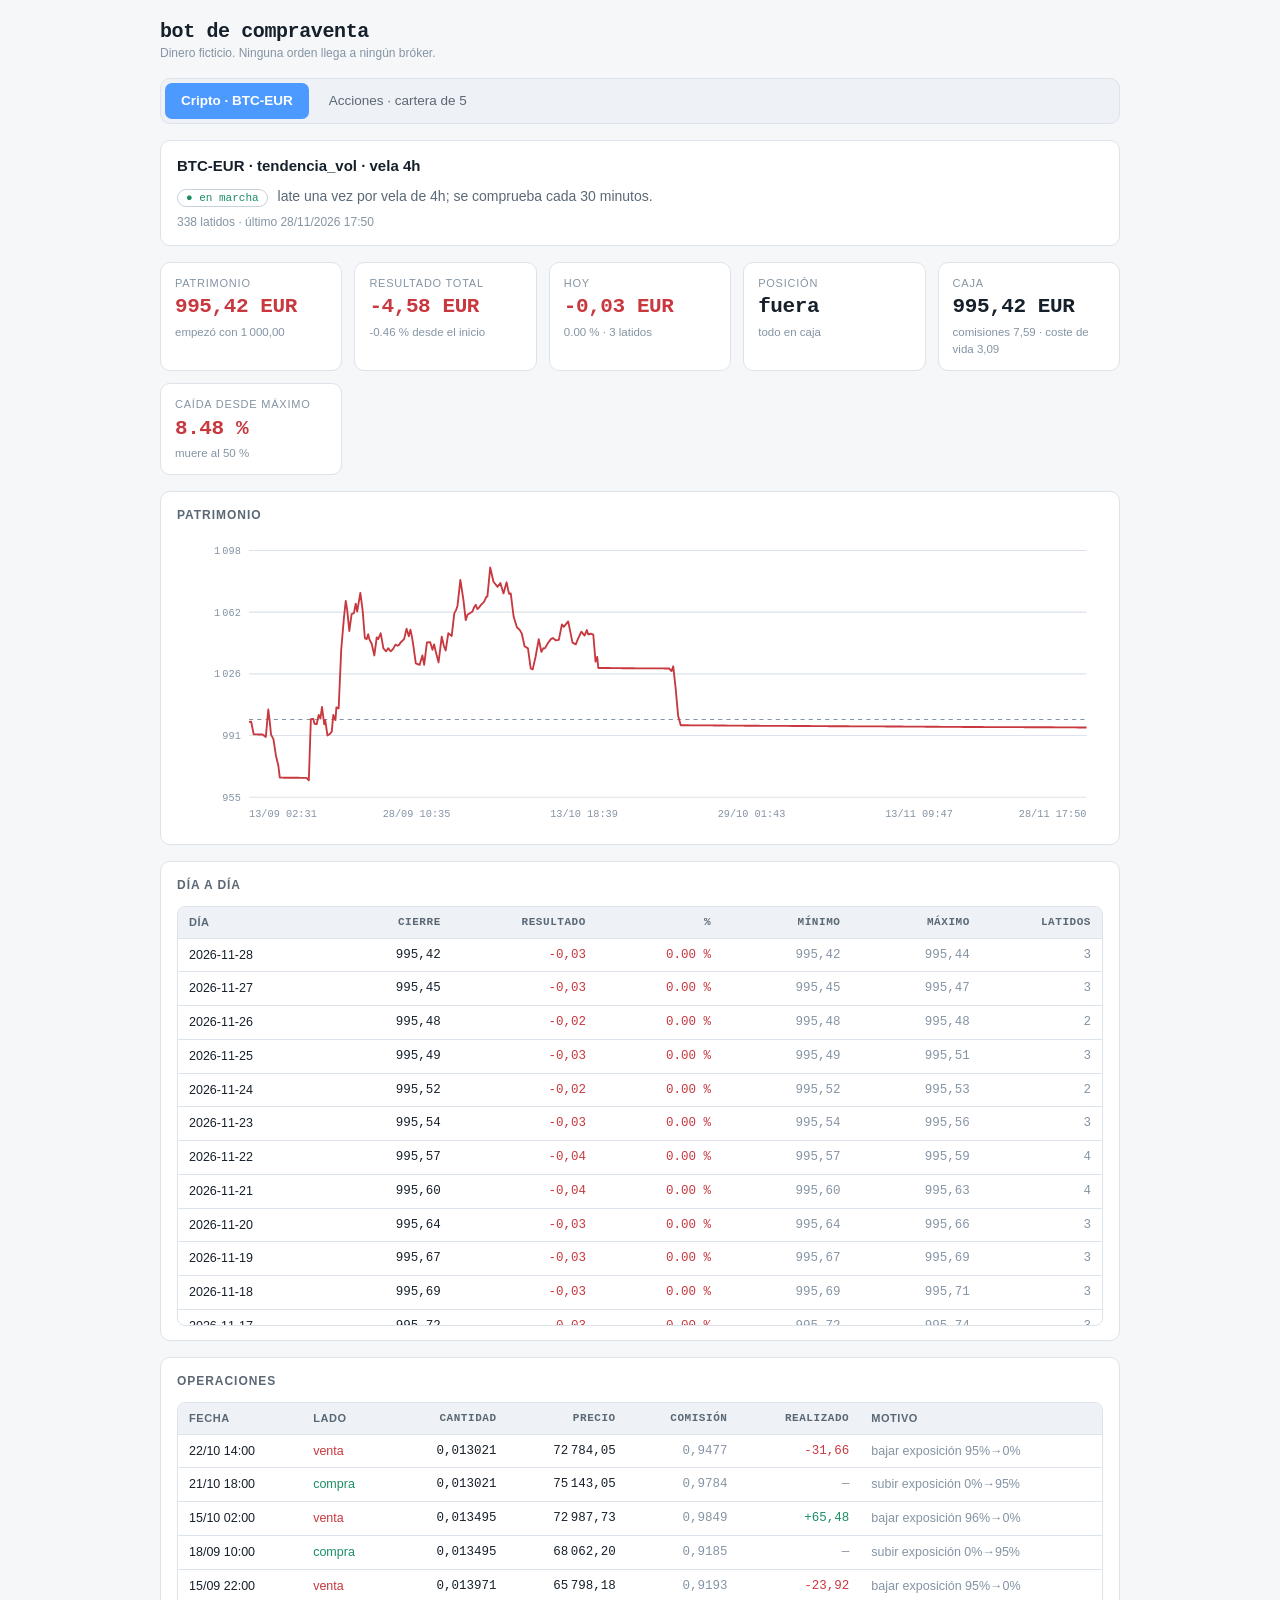
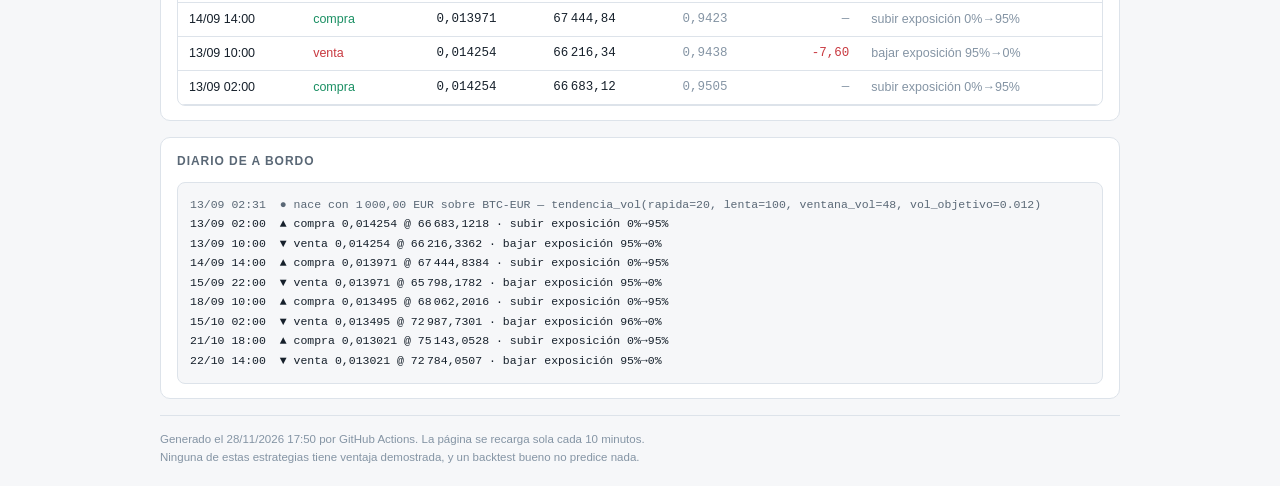
==== commit 1d6762dd: "latido 2026-11-28 17:50" ====
--- a/docs/index.html
+++ b/docs/index.html
@@ -62,12 +62,12 @@
 <section class="tarjeta cabecera-agente">
   <h2>BTC-EUR · tendencia_vol · vela 4h</h2>
   <p class="linea"><span class="insignia vivo">● en marcha</span> late una vez por vela de 4h; se comprueba cada 30 minutos.</p>
-  <p class="nota">337 latidos · último 28/11/2026 08:42</p>
+  <p class="nota">338 latidos · último 28/11/2026 17:50</p>
 </section>
 
-<section class="kpis"><div class="kpi"><span class="kpi-t">Patrimonio</span><span class="kpi-v neg">995,43 EUR</span><span class="kpi-s">empezó con 1 000,00</span></div><div class="kpi"><span class="kpi-t">Resultado total</span><span class="kpi-v neg">-4,57 EUR</span><span class="kpi-s">-0.46 % desde el inicio</span></div><div class="kpi"><span class="kpi-t">Hoy</span><span class="kpi-v neg">-0,02 EUR</span><span class="kpi-s">0.00 % · 2 latidos</span></div><div class="kpi"><span class="kpi-t">Posición</span><span class="kpi-v ">fuera</span><span class="kpi-s">todo en caja</span></div><div class="kpi"><span class="kpi-t">Caja</span><span class="kpi-v ">995,43 EUR</span><span class="kpi-s">comisiones 7,59 · coste de vida 3,08</span></div><div class="kpi"><span class="kpi-t">Caída desde máximo</span><span class="kpi-v neg">8.48 %</span><span class="kpi-s">muere al 50 %</span></div></section>
+<section class="kpis"><div class="kpi"><span class="kpi-t">Patrimonio</span><span class="kpi-v neg">995,42 EUR</span><span class="kpi-s">empezó con 1 000,00</span></div><div class="kpi"><span class="kpi-t">Resultado total</span><span class="kpi-v neg">-4,58 EUR</span><span class="kpi-s">-0.46 % desde el inicio</span></div><div class="kpi"><span class="kpi-t">Hoy</span><span class="kpi-v neg">-0,03 EUR</span><span class="kpi-s">0.00 % · 3 latidos</span></div><div class="kpi"><span class="kpi-t">Posición</span><span class="kpi-v ">fuera</span><span class="kpi-s">todo en caja</span></div><div class="kpi"><span class="kpi-t">Caja</span><span class="kpi-v ">995,42 EUR</span><span class="kpi-s">comisiones 7,59 · coste de vida 3,09</span></div><div class="kpi"><span class="kpi-t">Caída desde máximo</span><span class="kpi-v neg">8.48 %</span><span class="kpi-s">muere al 50 %</span></div></section>
 
-<section class="tarjeta"><h3>Patrimonio</h3><svg viewBox="0 0 900 280" width="100%" role="img" aria-label="Curva de patrimonio"><line class="malla" x1="70" x2="884" y1="254.0" y2="254.0"/><text class="eje" x="62" y="257.5" text-anchor="end">955</text><line class="malla" x1="70" x2="884" y1="194.0" y2="194.0"/><text class="eje" x="62" y="197.5" text-anchor="end">991</text><line class="malla" x1="70" x2="884" y1="134.0" y2="134.0"/><text class="eje" x="62" y="137.5" text-anchor="end">1 026</text><line class="malla" x1="70" x2="884" y1="74.0" y2="74.0"/><text class="eje" x="62" y="77.5" text-anchor="end">1 062</text><line class="malla" x1="70" x2="884" y1="14.0" y2="14.0"/><text class="eje" x="62" y="17.5" text-anchor="end">1 098</text><text class="eje" x="70.0" y="273" text-anchor="start">13/09 02:31</text><text class="eje" x="232.8" y="273" text-anchor="middle">28/09 08:46</text><text class="eje" x="395.6" y="273" text-anchor="middle">13/10 15:00</text><text class="eje" x="558.4" y="273" text-anchor="middle">28/10 20:14</text><text class="eje" x="721.2" y="273" text-anchor="middle">13/11 02:28</text><text class="eje" x="884.0" y="273" text-anchor="end">28/11 08:42</text><line class="base" x1="70" x2="884" y1="178.4" y2="178.4"/><path d="M70.0 180.8L72.1 180.5L74.5 192.8L76.3 192.8L77.8 192.8L79.0 192.9L80.9 192.9L83.2 192.9L86.4 195.3L88.8 168.6L90.4 181.9L91.5 193.1L93.8 197.4L96.3 213.8L98.6 223.3L100.1 234.9L102.4 234.9L104.8 235.0L107.4 235.0L109.5 235.0L110.8 235.0L113.2 235.0L115.8 235.0L118.1 235.0L120.3 235.1L121.6 235.1L123.7 235.1L126.1 235.1L128.4 237.4L130.4 178.1L132.8 177.8L133.9 182.5L136.0 182.9L138.0 174.0L139.7 177.4L141.2 166.1L143.4 183.1L144.5 179.1L146.6 193.9L148.8 192.5L150.8 190.1L152.3 173.9L154.4 178.9L155.3 166.6L157.5 167.6L160.0 110.6L162.7 79.8L164.5 63.0L165.8 71.0L167.9 92.3L170.2 76.0L172.4 75.0L174.2 65.7L175.6 73.4L176.7 67.4L178.7 55.2L180.9 72.2L183.1 99.3L184.9 100.4L186.3 95.4L187.5 100.3L189.9 105.0L192.4 116.1L194.7 98.6L196.2 100.1L198.6 94.6L201.2 109.3L203.9 112.1L206.0 109.0L207.5 111.3L208.7 112.0L210.9 109.5L213.0 105.6L215.0 106.7L216.7 105.6L218.0 103.5L221.5 100.2L223.9 90.1L226.1 97.5L227.7 91.0L229.1 98.3L230.3 105.2L232.9 123.7L236.6 125.2L239.3 116.1L241.0 125.3L243.8 103.5L246.8 103.1L249.2 110.6L250.8 105.3L252.2 111.8L255.1 122.7L258.2 97.8L260.4 106.9L262.0 111.3L264.7 94.5L268.0 97.1L270.5 75.2L272.2 72.0L273.6 68.0L276.5 42.6L279.5 62.3L281.7 81.8L283.3 76.6L285.7 75.0L288.3 73.3L289.9 69.2L291.5 66.9L293.0 71.0L294.1 70.2L296.6 66.9L299.5 64.0L301.6 59.4L302.9 58.6L305.5 30.6L308.7 44.5L312.8 49.4L315.5 45.6L318.5 55.8L321.6 45.0L324.0 56.2L325.7 55.9L328.4 78.5L331.7 88.7L334.5 91.5L336.4 94.8L339.1 107.1L342.4 109.2L345.1 128.8L347.1 129.6L349.8 117.4L353.0 100.3L355.6 112.7L357.5 109.0L359.0 109.2L362.2 103.8L364.9 100.2L366.7 99.2L369.5 101.3L372.6 101.0L375.6 86.0L377.5 88.3L381.8 83.0L385.9 103.6L389.2 105.3L391.2 100.3L394.6 93.0L397.7 96.8L399.9 91.4L401.3 95.7L403.9 95.0L406.3 95.8L408.5 122.1L410.1 117.5L411.2 128.3L413.2 128.3L415.3 128.3L417.6 128.3L419.4 128.3L420.8 128.3L422.0 128.3L424.0 128.4L426.2 128.4L428.4 128.4L430.2 128.4L431.6 128.4L432.7 128.4L434.7 128.5L436.6 128.5L438.4 128.5L439.9 128.5L442.0 128.5L443.8 128.5L446.1 128.5L448.4 128.6L450.2 128.6L451.4 128.6L452.5 128.6L454.4 128.6L456.9 128.6L460.3 128.7L462.8 128.7L466.6 128.7L469.0 128.7L471.2 128.7L473.0 128.7L474.6 128.7L475.6 128.8L477.8 128.8L480.4 128.8L482.8 131.3L484.3 126.6L486.7 147.7L489.2 175.0L491.7 183.9L493.9 183.9L495.5 183.9L496.6 183.9L498.7 183.9L501.0 184.0L503.2 184.0L505.0 184.0L506.4 184.0L507.6 184.0L509.8 184.0L512.0 184.1L513.6 184.1L515.0 184.1L517.2 184.1L518.1 184.1L520.2 184.1L522.3 184.1L524.2 184.2L525.8 184.2L527.1 184.2L529.3 184.2L532.0 184.2L535.3 184.2L537.6 184.3L539.2 184.3L541.4 184.3L546.3 184.3L548.4 184.3L549.9 184.3L552.3 184.3L555.0 184.4L557.6 184.4L559.6 184.4L561.3 184.4L564.3 184.4L567.4 184.4L569.7 184.5L571.3 184.5L574.0 184.5L577.2 184.5L579.6 184.5L581.4 184.5L582.9 184.5L585.8 184.6L588.7 184.6L590.5 184.6L592.0 184.6L593.5 184.6L596.8 184.6L600.0 184.7L601.9 184.7L603.5 184.7L606.6 184.7L610.9 184.7L613.9 184.7L616.8 184.7L620.6 184.8L623.2 184.8L625.1 184.8L628.1 184.8L631.8 184.8L634.4 184.8L636.4 184.9L640.0 184.9L643.5 184.9L646.0 184.9L649.2 184.9L652.7 184.9L655.2 184.9L656.9 185.0L659.7 185.0L662.7 185.0L664.9 185.0L666.6 185.0L668.3 185.0L671.4 185.1L674.5 185.1L676.4 185.1L678.2 185.1L681.4 185.1L686.2 185.1L689.5 185.1L692.9 185.2L696.4 185.2L698.9 185.2L700.5 185.2L704.0 185.2L707.5 185.2L710.3 185.3L713.6 185.3L717.5 185.3L720.0 185.3L722.1 185.3L725.7 185.3L728.9 185.3L731.4 185.4L734.3 185.4L737.5 185.4L739.7 185.4L741.4 185.4L743.0 185.4L746.3 185.5L749.5 185.5L751.6 185.5L753.4 185.5L756.8 185.5L761.4 185.5L764.5 185.5L768.5 185.6L772.5 185.6L775.2 185.6L779.0 185.6L782.6 185.6L785.2 185.6L788.8 185.7L792.9 185.7L795.6 185.7L799.0 185.7L802.9 185.7L805.6 185.7L807.8 185.7L811.7 185.8L814.8 185.8L816.7 185.8L819.9 185.8L823.5 185.8L826.0 185.8L828.1 185.9L832.0 185.9L837.3 185.9L840.7 185.9L846.0 185.9L849.8 185.9L854.3 185.9L858.6 186.0L861.2 186.0L865.7 186.0L869.6 186.0L872.3 186.0L876.8 186.0L880.5 186.1L884.0 186.1" fill="none" stroke="var(--rojo)" stroke-width="1.8" stroke-linejoin="round"/></svg></section>
+<section class="tarjeta"><h3>Patrimonio</h3><svg viewBox="0 0 900 280" width="100%" role="img" aria-label="Curva de patrimonio"><line class="malla" x1="70" x2="884" y1="254.0" y2="254.0"/><text class="eje" x="62" y="257.5" text-anchor="end">955</text><line class="malla" x1="70" x2="884" y1="194.0" y2="194.0"/><text class="eje" x="62" y="197.5" text-anchor="end">991</text><line class="malla" x1="70" x2="884" y1="134.0" y2="134.0"/><text class="eje" x="62" y="137.5" text-anchor="end">1 026</text><line class="malla" x1="70" x2="884" y1="74.0" y2="74.0"/><text class="eje" x="62" y="77.5" text-anchor="end">1 062</text><line class="malla" x1="70" x2="884" y1="14.0" y2="14.0"/><text class="eje" x="62" y="17.5" text-anchor="end">1 098</text><text class="eje" x="70.0" y="273" text-anchor="start">13/09 02:31</text><text class="eje" x="232.8" y="273" text-anchor="middle">28/09 10:35</text><text class="eje" x="395.6" y="273" text-anchor="middle">13/10 18:39</text><text class="eje" x="558.4" y="273" text-anchor="middle">29/10 01:43</text><text class="eje" x="721.2" y="273" text-anchor="middle">13/11 09:47</text><text class="eje" x="884.0" y="273" text-anchor="end">28/11 17:50</text><line class="base" x1="70" x2="884" y1="178.4" y2="178.4"/><path d="M70.0 180.8L72.1 180.5L74.5 192.8L76.3 192.8L77.8 192.8L79.0 192.9L80.9 192.9L83.1 192.9L86.3 195.3L88.7 168.6L90.3 181.9L91.4 193.1L93.7 197.4L96.2 213.8L98.5 223.3L99.9 234.9L102.3 234.9L104.6 235.0L107.2 235.0L109.3 235.0L110.6 235.0L113.0 235.0L115.6 235.0L117.9 235.0L120.0 235.1L121.3 235.1L123.4 235.1L125.8 235.1L128.1 237.4L130.1 178.1L132.5 177.8L133.6 182.5L135.7 182.9L137.7 174.0L139.4 177.4L140.9 166.1L143.1 183.1L144.1 179.1L146.2 193.9L148.4 192.5L150.4 190.1L151.9 173.9L154.0 178.9L154.9 166.6L157.1 167.6L159.6 110.6L162.2 79.8L164.0 63.0L165.3 71.0L167.5 92.3L169.7 76.0L171.9 75.0L173.7 65.7L175.1 73.4L176.1 67.4L178.2 55.2L180.4 72.2L182.6 99.3L184.3 100.4L185.8 95.4L186.9 100.3L189.3 105.0L191.8 116.1L194.1 98.6L195.6 100.1L198.0 94.6L200.6 109.3L203.2 112.1L205.4 109.0L206.8 111.3L208.0 112.0L210.2 109.5L212.3 105.6L214.3 106.7L216.0 105.6L217.3 103.5L220.7 100.2L223.1 90.1L225.3 97.5L226.9 91.0L228.4 98.3L229.5 105.2L232.1 123.7L235.8 125.2L238.5 116.1L240.2 125.3L242.9 103.5L246.0 103.1L248.3 110.6L249.9 105.3L251.3 111.8L254.2 122.7L257.3 97.8L259.4 106.9L261.1 111.3L263.7 94.5L267.0 97.1L269.5 75.2L271.2 72.0L272.6 68.0L275.4 42.6L278.4 62.3L280.6 81.8L282.3 76.6L284.6 75.0L287.2 73.3L288.8 69.2L290.4 66.9L291.9 71.0L293.0 70.2L295.5 66.9L298.4 64.0L300.5 59.4L301.7 58.6L304.4 30.6L307.6 44.5L311.6 49.4L314.3 45.6L317.3 55.8L320.3 45.0L322.7 56.2L324.4 55.9L327.2 78.5L330.4 88.7L333.2 91.5L335.1 94.8L337.8 107.1L341.1 109.2L343.8 128.8L345.7 129.6L348.5 117.4L351.6 100.3L354.2 112.7L356.1 109.0L357.6 109.2L360.7 103.8L363.4 100.2L365.3 99.2L368.0 101.3L371.1 101.0L374.1 86.0L375.9 88.3L380.2 83.0L384.4 103.6L387.6 105.3L389.6 100.3L393.0 93.0L396.1 96.8L398.3 91.4L399.7 95.7L402.2 95.0L404.6 95.8L406.8 122.1L408.4 117.5L409.5 128.3L411.5 128.3L413.6 128.3L415.8 128.3L417.7 128.3L419.1 128.3L420.2 128.3L422.3 128.4L424.4 128.4L426.6 128.4L428.4 128.4L429.8 128.4L430.9 128.4L432.9 128.5L434.8 128.5L436.5 128.5L438.1 128.5L440.2 128.5L442.0 128.5L444.2 128.5L446.5 128.6L448.3 128.6L449.5 128.6L450.6 128.6L452.5 128.6L454.9 128.6L458.4 128.7L460.9 128.7L464.6 128.7L467.0 128.7L469.2 128.7L471.0 128.7L472.6 128.7L473.6 128.8L475.8 128.8L478.3 128.8L480.7 131.3L482.3 126.6L484.6 147.7L487.1 175.0L489.6 183.9L491.8 183.9L493.3 183.9L494.5 183.9L496.6 183.9L498.8 184.0L501.0 184.0L502.9 184.0L504.2 184.0L505.5 184.0L507.6 184.0L509.8 184.1L511.4 184.1L512.8 184.1L514.9 184.1L515.8 184.1L518.0 184.1L520.1 184.1L522.0 184.2L523.5 184.2L524.8 184.2L527.0 184.2L529.7 184.2L532.9 184.2L535.3 184.3L536.9 184.3L539.1 184.3L543.9 184.3L546.0 184.3L547.5 184.3L549.9 184.3L552.6 184.4L555.2 184.4L557.2 184.4L558.9 184.4L561.8 184.4L565.0 184.4L567.2 184.5L568.9 184.5L571.5 184.5L574.7 184.5L577.0 184.5L578.8 184.5L580.3 184.5L583.2 184.6L586.1 184.6L588.0 184.6L589.4 184.6L590.9 184.6L594.2 184.6L597.4 184.7L599.3 184.7L600.9 184.7L603.9 184.7L608.3 184.7L611.2 184.7L614.1 184.7L617.8 184.8L620.4 184.8L622.4 184.8L625.3 184.8L629.0 184.8L631.6 184.8L633.6 184.9L637.2 184.9L640.7 184.9L643.1 184.9L646.3 184.9L649.8 184.9L652.3 184.9L654.0 185.0L656.8 185.0L659.8 185.0L661.9 185.0L663.7 185.0L665.3 185.0L668.4 185.1L671.5 185.1L673.4 185.1L675.2 185.1L678.4 185.1L683.1 185.1L686.4 185.1L689.8 185.2L693.3 185.2L695.8 185.2L697.4 185.2L700.9 185.2L704.3 185.2L707.2 185.3L710.4 185.3L714.2 185.3L716.7 185.3L718.8 185.3L722.4 185.3L725.6 185.3L728.1 185.4L731.0 185.4L734.2 185.4L736.4 185.4L738.1 185.4L739.7 185.4L742.9 185.5L746.1 185.5L748.2 185.5L750.0 185.5L753.4 185.5L757.9 185.5L761.1 185.5L765.0 185.6L769.0 185.6L771.7 185.6L775.5 185.6L779.1 185.6L781.7 185.6L785.2 185.7L789.3 185.7L792.0 185.7L795.4 185.7L799.3 185.7L801.9 185.7L804.1 185.7L808.0 185.8L811.1 185.8L813.0 185.8L816.2 185.8L819.8 185.8L822.3 185.8L824.3 185.9L828.2 185.9L833.5 185.9L836.9 185.9L842.2 185.9L845.9 185.9L850.4 185.9L854.6 186.0L857.3 186.0L861.7 186.0L865.6 186.0L868.3 186.0L872.8 186.0L876.4 186.1L880.0 186.1L884.0 186.1" fill="none" stroke="var(--rojo)" stroke-width="1.8" stroke-linejoin="round"/></svg></section>
 
 
 
@@ -76,7 +76,7 @@
 <section class="tarjeta"><h3>Día a día</h3>
 <div class="envoltura"><table>
 <thead><tr><th>día</th><th class="num">cierre</th><th class="num">resultado</th><th class="num">%</th><th class="num">mínimo</th><th class="num">máximo</th><th class="num">latidos</th></tr></thead>
-<tbody><tr><td>2026-11-28</td><td class="num">995,43</td><td class="num neg">-0,02</td><td class="num neg">0.00 %</td><td class="num apagado">995,43</td><td class="num apagado">995,44</td><td class="num apagado">2</td></tr><tr><td>2026-11-27</td><td class="num">995,45</td><td class="num neg">-0,03</td><td class="num neg">0.00 %</td><td class="num apagado">995,45</td><td class="num apagado">995,47</td><td class="num apagado">3</td></tr><tr><td>2026-11-26</td><td class="num">995,48</td><td class="num neg">-0,02</td><td class="num neg">0.00 %</td><td class="num apagado">995,48</td><td class="num apagado">995,48</td><td class="num apagado">2</td></tr><tr><td>2026-11-25</td><td class="num">995,49</td><td class="num neg">-0,03</td><td class="num neg">0.00 %</td><td class="num apagado">995,49</td><td class="num apagado">995,51</td><td class="num apagado">3</td></tr><tr><td>2026-11-24</td><td class="num">995,52</td><td class="num neg">-0,02</td><td class="num neg">0.00 %</td><td class="num apagado">995,52</td><td class="num apagado">995,53</td><td class="num apagado">2</td></tr><tr><td>2026-11-23</td><td class="num">995,54</td><td class="num neg">-0,03</td><td class="num neg">0.00 %</td><td class="num apagado">995,54</td><td class="num apagado">995,56</td><td class="num apagado">3</td></tr><tr><td>2026-11-22</td><td class="num">995,57</td><td class="num neg">-0,04</td><td class="num neg">0.00 %</td><td class="num apagado">995,57</td><td class="num apagado">995,59</td><td class="num apagado">4</td></tr><tr><td>2026-11-21</td><td class="num">995,60</td><td class="num neg">-0,04</td><td class="num neg">0.00 %</td><td class="num apagado">995,60</td><td class="num apagado">995,63</td><td class="num apagado">4</td></tr><tr><td>2026-11-20</td><td class="num">995,64</td><td class="num neg">-0,03</td><td class="num neg">0.00 %</td><td class="num apagado">995,64</td><td class="num apagado">995,66</td><td class="num apagado">3</td></tr><tr><td>2026-11-19</td><td class="num">995,67</td><td class="num neg">-0,03</td><td class="num neg">0.00 %</td><td class="num apagado">995,67</td><td class="num apagado">995,69</td><td class="num apagado">3</td></tr><tr><td>2026-11-18</td><td class="num">995,69</td><td class="num neg">-0,03</td><td class="num neg">0.00 %</td><td class="num apagado">995,69</td><td class="num apagado">995,71</td><td class="num apagado">3</td></tr><tr><td>2026-11-17</td><td class="num">995,72</td><td class="num neg">-0,03</td><td class="num neg">0.00 %</td><td class="num apagado">995,72</td><td class="num apagado">995,74</td><td class="num apagado">3</td></tr><tr><td>2026-11-16</td><td class="num">995,75</td><td class="num neg">-0,03</td><td class="num neg">0.00 %</td><td class="num apagado">995,75</td><td class="num apagado">995,77</td><td class="num apagado">3</td></tr><tr><td>2026-11-15</td><td class="num">995,78</td><td class="num neg">-0,04</td><td class="num neg">0.00 %</td><td class="num apagado">995,78</td><td class="num apagado">995,80</td><td class="num apagado">4</td></tr><tr><td>2026-11-14</td><td class="num">995,81</td><td class="num neg">-0,05</td><td class="num neg">0.00 %</td><td class="num apagado">995,81</td><td class="num apagado">995,85</td><td class="num apagado">5</td></tr><tr><td>2026-11-13</td><td class="num">995,86</td><td class="num neg">-0,03</td><td class="num neg">0.00 %</td><td class="num apagado">995,86</td><td class="num apagado">995,88</td><td class="num apagado">3</td></tr><tr><td>2026-11-12</td><td class="num">995,89</td><td class="num neg">-0,04</td><td class="num neg">0.00 %</td><td class="num apagado">995,89</td><td class="num apagado">995,91</td><td class="num apagado">4</td></tr><tr><td>2026-11-11</td><td class="num">995,92</td><td class="num neg">-0,04</td><td class="num neg">0.00 %</td><td class="num apagado">995,92</td><td class="num apagado">995,95</td><td class="num apagado">4</td></tr><tr><td>2026-11-10</td><td class="num">995,96</td><td class="num neg">-0,03</td><td class="num neg">0.00 %</td><td class="num apagado">995,96</td><td class="num apagado">995,98</td><td class="num apagado">3</td></tr><tr><td>2026-11-09</td><td class="num">995,99</td><td class="num neg">-0,03</td><td class="num neg">0.00 %</td><td class="num apagado">995,99</td><td class="num apagado">996,00</td><td class="num apagado">3</td></tr><tr><td>2026-11-08</td><td class="num">996,01</td><td class="num neg">-0,04</td><td class="num neg">0.00 %</td><td class="num apagado">996,01</td><td class="num apagado">996,04</td><td class="num apagado">4</td></tr><tr><td>2026-11-07</td><td class="num">996,05</td><td class="num neg">-0,05</td><td class="num neg">0.00 %</td><td class="num apagado">996,05</td><td class="num apagado">996,09</td><td class="num apagado">5</td></tr><tr><td>2026-11-06</td><td class="num">996,10</td><td class="num neg">-0,04</td><td class="num neg">0.00 %</td><td class="num apagado">996,10</td><td class="num apagado">996,12</td><td class="num apagado">4</td></tr><tr><td>2026-11-05</td><td class="num">996,13</td><td class="num neg">-0,03</td><td class="num neg">0.00 %</td><td class="num apagado">996,13</td><td class="num apagado">996,15</td><td class="num apagado">3</td></tr><tr><td>2026-11-04</td><td class="num">996,16</td><td class="num neg">-0,04</td><td class="num neg">0.00 %</td><td class="num apagado">996,16</td><td class="num apagado">996,19</td><td class="num apagado">4</td></tr><tr><td>2026-11-03</td><td class="num">996,20</td><td class="num neg">-0,04</td><td class="num neg">0.00 %</td><td class="num apagado">996,20</td><td class="num apagado">996,22</td><td class="num apagado">4</td></tr><tr><td>2026-11-02</td><td class="num">996,23</td><td class="num neg">-0,03</td><td class="num neg">0.00 %</td><td class="num apagado">996,23</td><td class="num apagado">996,25</td><td class="num apagado">3</td></tr><tr><td>2026-11-01</td><td class="num">996,26</td><td class="num neg">-0,04</td><td class="num neg">0.00 %</td><td class="num apagado">996,26</td><td class="num apagado">996,29</td><td class="num apagado">4</td></tr><tr><td>2026-10-31</td><td class="num">996,30</td><td class="num neg">-0,05</td><td class="num neg">0.00 %</td><td class="num apagado">996,30</td><td class="num apagado">996,33</td><td class="num apagado">5</td></tr><tr><td>2026-10-30</td><td class="num">996,34</td><td class="num neg">-0,05</td><td class="num neg">0.00 %</td><td class="num apagado">996,34</td><td class="num apagado">996,38</td><td class="num apagado">5</td></tr><tr><td>2026-10-29</td><td class="num">996,39</td><td class="num neg">-0,04</td><td class="num neg">0.00 %</td><td class="num apagado">996,39</td><td class="num apagado">996,42</td><td class="num apagado">4</td></tr><tr><td>2026-10-28</td><td class="num">996,42</td><td class="num neg">-0,05</td><td class="num neg">0.00 %</td><td class="num apagado">996,42</td><td class="num apagado">996,46</td><td class="num apagado">5</td></tr><tr><td>2026-10-27</td><td class="num">996,47</td><td class="num neg">-0,04</td><td class="num neg">0.00 %</td><td class="num apagado">996,47</td><td class="num apagado">996,50</td><td class="num apagado">4</td></tr><tr><td>2026-10-26</td><td class="num">996,51</td><td class="num neg">-0,04</td><td class="num neg">0.00 %</td><td class="num apagado">996,51</td><td class="num apagado">996,53</td><td class="num apagado">4</td></tr><tr><td>2026-10-25</td><td class="num">996,54</td><td class="num neg">-0,06</td><td class="num neg">-0.01 %</td><td class="num apagado">996,54</td><td class="num apagado">996,60</td><td class="num apagado">7</td></tr><tr><td>2026-10-24</td><td class="num">996,61</td><td class="num neg">-0,05</td><td class="num neg">-0.01 %</td><td class="num apagado">996,61</td><td class="num apagado">996,65</td><td class="num apagado">6</td></tr><tr><td>2026-10-23</td><td class="num">996,66</td><td class="num neg">-0,05</td><td class="num neg">0.00 %</td><td class="num apagado">996,66</td><td class="num apagado">996,70</td><td class="num apagado">5</td></tr><tr><td>2026-10-22</td><td class="num">996,71</td><td class="num neg">-34,03</td><td class="num neg">-3.30 %</td><td class="num apagado">996,71</td><td class="num apagado">1 018,19</td><td class="num apagado">5</td></tr><tr><td>2026-10-21</td><td class="num">1 030,74</td><td class="num pos">+1,29</td><td class="num pos">0.12 %</td><td class="num apagado">1 027,94</td><td class="num apagado">1 030,74</td><td class="num apagado">6</td></tr><tr><td>2026-10-20</td><td class="num">1 029,45</td><td class="num neg">-0,04</td><td class="num neg">0.00 %</td><td class="num apagado">1 029,45</td><td class="num apagado">1 029,48</td><td class="num apagado">4</td></tr><tr><td>2026-10-19</td><td class="num">1 029,49</td><td class="num neg">-0,04</td><td class="num neg">0.00 %</td><td class="num apagado">1 029,49</td><td class="num apagado">1 029,51</td><td class="num apagado">4</td></tr><tr><td>2026-10-18</td><td class="num">1 029,52</td><td class="num neg">-0,05</td><td class="num neg">-0.01 %</td><td class="num apagado">1 029,52</td><td class="num apagado">1 029,57</td><td class="num apagado">6</td></tr><tr><td>2026-10-17</td><td class="num">1 029,58</td><td class="num neg">-0,06</td><td class="num neg">-0.01 %</td><td class="num apagado">1 029,58</td><td class="num apagado">1 029,63</td><td class="num apagado">7</td></tr><tr><td>2026-10-16</td><td class="num">1 029,64</td><td class="num neg">-0,05</td><td class="num neg">0.00 %</td><td class="num apagado">1 029,64</td><td class="num apagado">1 029,68</td><td class="num apagado">5</td></tr><tr><td>2026-10-15</td><td class="num">1 029,69</td><td class="num neg">-6,45</td><td class="num neg">-0.62 %</td><td class="num apagado">1 029,69</td><td class="num apagado">1 029,73</td><td class="num apagado">6</td></tr><tr><td>2026-10-14</td><td class="num">1 036,14</td><td class="num neg">-12,28</td><td class="num neg">-1.17 %</td><td class="num apagado">1 033,36</td><td class="num apagado">1 051,58</td><td class="num apagado">6</td></tr><tr><td>2026-10-13</td><td class="num">1 048,42</td><td class="num pos">+4,05</td><td class="num pos">0.39 %</td><td class="num apagado">1 043,37</td><td class="num apagado">1 050,63</td><td class="num apagado">4</td></tr><tr><td>2026-10-12</td><td class="num">1 044,37</td><td class="num neg">-9,09</td><td class="num neg">-0.86 %</td><td class="num apagado">1 044,37</td><td class="num apagado">1 056,60</td><td class="num apagado">2</td></tr><tr><td>2026-10-11</td><td class="num">1 053,46</td><td class="num pos">+6,48</td><td class="num pos">0.62 %</td><td class="num apagado">1 045,75</td><td class="num apagado">1 054,81</td><td class="num apagado">4</td></tr><tr><td>2026-10-10</td><td class="num">1 046,97</td><td class="num pos">+8,00</td><td class="num pos">0.77 %</td><td class="num apagado">1 041,01</td><td class="num apagado">1 046,97</td><td class="num apagado">5</td></tr><tr><td>2026-10-09</td><td class="num">1 038,97</td><td class="num pos">+9,57</td><td class="num pos">0.93 %</td><td class="num apagado">1 028,94</td><td class="num apagado">1 046,30</td><td class="num apagado">4</td></tr><tr><td>2026-10-08</td><td class="num">1 029,40</td><td class="num neg">-22,16</td><td class="num neg">-2.11 %</td><td class="num apagado">1 029,40</td><td class="num apagado">1 049,56</td><td class="num apagado">4</td></tr><tr><td>2026-10-07</td><td class="num">1 051,55</td><td class="num neg">-20,96</td><td class="num neg">-1.95 %</td><td class="num apagado">1 051,55</td><td class="num apagado">1 072,67</td><td class="num apagado">4</td></tr><tr><td>2026-10-06</td><td class="num">1 072,51</td><td class="num neg">-3,98</td><td class="num neg">-0.37 %</td><td class="num apagado">1 072,51</td><td class="num apagado">1 079,13</td><td class="num apagado">4</td></tr><tr><td>2026-10-05</td><td class="num">1 076,49</td><td class="num pos">+5,45</td><td class="num pos">0.51 %</td><td class="num apagado">1 076,49</td><td class="num apagado">1 087,70</td><td class="num apagado">3</td></tr><tr><td>2026-10-04</td><td class="num">1 071,05</td><td class="num pos">+4,88</td><td class="num pos">0.46 %</td><td class="num apagado">1 063,73</td><td class="num apagado">1 071,05</td><td class="num apagado">6</td></tr><tr><td>2026-10-03</td><td class="num">1 066,17</td><td class="num pos">+8,85</td><td class="num pos">0.84 %</td><td class="num apagado">1 060,40</td><td class="num apagado">1 066,17</td><td class="num apagado">5</td></tr><tr><td>2026-10-02</td><td class="num">1 057,32</td><td class="num neg">-3,87</td><td class="num neg">-0.36 %</td><td class="num apagado">1 057,32</td><td class="num apagado">1 080,58</td><td class="num apagado">5</td></tr><tr><td>2026-10-01</td><td class="num">1 061,18</td><td class="num pos">+18,76</td><td class="num pos">1.80 %</td><td class="num apagado">1 039,81</td><td class="num apagado">1 061,18</td><td class="num apagado">4</td></tr><tr><td>2026-09-30</td><td class="num">1 042,42</td><td class="num pos">+2,23</td><td class="num pos">0.21 %</td><td class="num apagado">1 033,00</td><td class="num apagado">1 047,83</td><td class="num apagado">5</td></tr><tr><td>2026-09-29</td><td class="num">1 040,19</td><td class="num pos">+3,24</td><td class="num pos">0.31 %</td><td class="num apagado">1 031,48</td><td class="num apagado">1 044,65</td><td class="num apagado">4</td></tr><tr><td>2026-09-28</td><td class="num">1 036,95</td><td class="num neg">-14,86</td><td class="num neg">-1.41 %</td><td class="num apagado">1 031,54</td><td class="num apagado">1 047,50</td><td class="num apagado">5</td></tr><tr><td>2026-09-27</td><td class="num">1 051,81</td><td class="num pos">+7,37</td><td class="num pos">0.71 %</td><td class="num apagado">1 046,37</td><td class="num apagado">1 052,37</td><td class="num apagado">4</td></tr><tr><td>2026-09-26</td><td class="num">1 044,44</td><td class="num pos">+4,62</td><td class="num pos">0.44 %</td><td class="num apagado">1 039,35</td><td class="num apagado">1 044,44</td><td class="num apagado">6</td></tr><tr><td>2026-09-25</td><td class="num">1 039,82</td><td class="num neg">-6,61</td><td class="num neg">-0.63 %</td><td class="num apagado">1 039,32</td><td class="num apagado">1 049,71</td><td class="num apagado">5</td></tr><tr><td>2026-09-24</td><td class="num">1 046,43</td><td class="num pos">+0,15</td><td class="num pos">0.01 %</td><td class="num apagado">1 036,92</td><td class="num apagado">1 049,20</td><td class="num apagado">6</td></tr><tr><td>2026-09-23</td><td class="num">1 046,28</td><td class="num neg">-20,55</td><td class="num neg">-1.93 %</td><td class="num apagado">1 046,28</td><td class="num apagado">1 073,10</td><td class="num apagado">6</td></tr><tr><td>2026-09-22</td><td class="num">1 066,83</td><td class="num neg">-1,65</td><td class="num neg">-0.15 %</td><td class="num apagado">1 051,04</td><td class="num apagado">1 066,83</td><td class="num apagado">5</td></tr><tr><td>2026-09-21</td><td class="num">1 068,48</td><td class="num pos">+65,84</td><td class="num pos">6.57 %</td><td class="num apagado">999,69</td><td class="num apagado">1 068,48</td><td class="num apagado">6</td></tr><tr><td>2026-09-20</td><td class="num">1 002,64</td><td class="num pos">+5,42</td><td class="num pos">0.54 %</td><td class="num apagado">990,78</td><td class="num apagado">1 002,64</td><td class="num apagado">5</td></tr><tr><td>2026-09-19</td><td class="num">997,21</td><td class="num neg">-3,11</td><td class="num neg">-0.31 %</td><td class="num apagado">997,21</td><td class="num apagado">1 007,27</td><td class="num apagado">6</td></tr><tr><td>2026-09-18</td><td class="num">1 000,33</td><td class="num pos">+33,98</td><td class="num pos">3.52 %</td><td class="num apagado">964,94</td><td class="num apagado">1 000,33</td><td class="num apagado">5</td></tr><tr><td>2026-09-17</td><td class="num">966,35</td><td class="num neg">-0,05</td><td class="num neg">0.00 %</td><td class="num apagado">966,35</td><td class="num apagado">966,38</td><td class="num apagado">5</td></tr><tr><td>2026-09-16</td><td class="num">966,39</td><td class="num neg">-0,05</td><td class="num neg">0.00 %</td><td class="num apagado">966,39</td><td class="num apagado">966,43</td><td class="num apagado">5</td></tr><tr><td>2026-09-15</td><td class="num">966,44</td><td class="num neg">-39,36</td><td class="num neg">-3.91 %</td><td class="num apagado">966,44</td><td class="num apagado">997,87</td><td class="num apagado">6</td></tr><tr><td>2026-09-14</td><td class="num">1 005,80</td><td class="num pos">+14,40</td><td class="num pos">1.45 %</td><td class="num apagado">989,96</td><td class="num apagado">1 005,80</td><td class="num apagado">4</td></tr><tr><td>2026-09-13</td><td class="num">991,40</td><td class="num apagado">0,00</td><td class="num apagado">0.00 %</td><td class="num apagado">991,40</td><td class="num apagado">998,76</td><td class="num apagado">6</td></tr></tbody></table></div></section>
+<tbody><tr><td>2026-11-28</td><td class="num">995,42</td><td class="num neg">-0,03</td><td class="num neg">0.00 %</td><td class="num apagado">995,42</td><td class="num apagado">995,44</td><td class="num apagado">3</td></tr><tr><td>2026-11-27</td><td class="num">995,45</td><td class="num neg">-0,03</td><td class="num neg">0.00 %</td><td class="num apagado">995,45</td><td class="num apagado">995,47</td><td class="num apagado">3</td></tr><tr><td>2026-11-26</td><td class="num">995,48</td><td class="num neg">-0,02</td><td class="num neg">0.00 %</td><td class="num apagado">995,48</td><td class="num apagado">995,48</td><td class="num apagado">2</td></tr><tr><td>2026-11-25</td><td class="num">995,49</td><td class="num neg">-0,03</td><td class="num neg">0.00 %</td><td class="num apagado">995,49</td><td class="num apagado">995,51</td><td class="num apagado">3</td></tr><tr><td>2026-11-24</td><td class="num">995,52</td><td class="num neg">-0,02</td><td class="num neg">0.00 %</td><td class="num apagado">995,52</td><td class="num apagado">995,53</td><td class="num apagado">2</td></tr><tr><td>2026-11-23</td><td class="num">995,54</td><td class="num neg">-0,03</td><td class="num neg">0.00 %</td><td class="num apagado">995,54</td><td class="num apagado">995,56</td><td class="num apagado">3</td></tr><tr><td>2026-11-22</td><td class="num">995,57</td><td class="num neg">-0,04</td><td class="num neg">0.00 %</td><td class="num apagado">995,57</td><td class="num apagado">995,59</td><td class="num apagado">4</td></tr><tr><td>2026-11-21</td><td class="num">995,60</td><td class="num neg">-0,04</td><td class="num neg">0.00 %</td><td class="num apagado">995,60</td><td class="num apagado">995,63</td><td class="num apagado">4</td></tr><tr><td>2026-11-20</td><td class="num">995,64</td><td class="num neg">-0,03</td><td class="num neg">0.00 %</td><td class="num apagado">995,64</td><td class="num apagado">995,66</td><td class="num apagado">3</td></tr><tr><td>2026-11-19</td><td class="num">995,67</td><td class="num neg">-0,03</td><td class="num neg">0.00 %</td><td class="num apagado">995,67</td><td class="num apagado">995,69</td><td class="num apagado">3</td></tr><tr><td>2026-11-18</td><td class="num">995,69</td><td class="num neg">-0,03</td><td class="num neg">0.00 %</td><td class="num apagado">995,69</td><td class="num apagado">995,71</td><td class="num apagado">3</td></tr><tr><td>2026-11-17</td><td class="num">995,72</td><td class="num neg">-0,03</td><td class="num neg">0.00 %</td><td class="num apagado">995,72</td><td class="num apagado">995,74</td><td class="num apagado">3</td></tr><tr><td>2026-11-16</td><td class="num">995,75</td><td class="num neg">-0,03</td><td class="num neg">0.00 %</td><td class="num apagado">995,75</td><td class="num apagado">995,77</td><td class="num apagado">3</td></tr><tr><td>2026-11-15</td><td class="num">995,78</td><td class="num neg">-0,04</td><td class="num neg">0.00 %</td><td class="num apagado">995,78</td><td class="num apagado">995,80</td><td class="num apagado">4</td></tr><tr><td>2026-11-14</td><td class="num">995,81</td><td class="num neg">-0,05</td><td class="num neg">0.00 %</td><td class="num apagado">995,81</td><td class="num apagado">995,85</td><td class="num apagado">5</td></tr><tr><td>2026-11-13</td><td class="num">995,86</td><td class="num neg">-0,03</td><td class="num neg">0.00 %</td><td class="num apagado">995,86</td><td class="num apagado">995,88</td><td class="num apagado">3</td></tr><tr><td>2026-11-12</td><td class="num">995,89</td><td class="num neg">-0,04</td><td class="num neg">0.00 %</td><td class="num apagado">995,89</td><td class="num apagado">995,91</td><td class="num apagado">4</td></tr><tr><td>2026-11-11</td><td class="num">995,92</td><td class="num neg">-0,04</td><td class="num neg">0.00 %</td><td class="num apagado">995,92</td><td class="num apagado">995,95</td><td class="num apagado">4</td></tr><tr><td>2026-11-10</td><td class="num">995,96</td><td class="num neg">-0,03</td><td class="num neg">0.00 %</td><td class="num apagado">995,96</td><td class="num apagado">995,98</td><td class="num apagado">3</td></tr><tr><td>2026-11-09</td><td class="num">995,99</td><td class="num neg">-0,03</td><td class="num neg">0.00 %</td><td class="num apagado">995,99</td><td class="num apagado">996,00</td><td class="num apagado">3</td></tr><tr><td>2026-11-08</td><td class="num">996,01</td><td class="num neg">-0,04</td><td class="num neg">0.00 %</td><td class="num apagado">996,01</td><td class="num apagado">996,04</td><td class="num apagado">4</td></tr><tr><td>2026-11-07</td><td class="num">996,05</td><td class="num neg">-0,05</td><td class="num neg">0.00 %</td><td class="num apagado">996,05</td><td class="num apagado">996,09</td><td class="num apagado">5</td></tr><tr><td>2026-11-06</td><td class="num">996,10</td><td class="num neg">-0,04</td><td class="num neg">0.00 %</td><td class="num apagado">996,10</td><td class="num apagado">996,12</td><td class="num apagado">4</td></tr><tr><td>2026-11-05</td><td class="num">996,13</td><td class="num neg">-0,03</td><td class="num neg">0.00 %</td><td class="num apagado">996,13</td><td class="num apagado">996,15</td><td class="num apagado">3</td></tr><tr><td>2026-11-04</td><td class="num">996,16</td><td class="num neg">-0,04</td><td class="num neg">0.00 %</td><td class="num apagado">996,16</td><td class="num apagado">996,19</td><td class="num apagado">4</td></tr><tr><td>2026-11-03</td><td class="num">996,20</td><td class="num neg">-0,04</td><td class="num neg">0.00 %</td><td class="num apagado">996,20</td><td class="num apagado">996,22</td><td class="num apagado">4</td></tr><tr><td>2026-11-02</td><td class="num">996,23</td><td class="num neg">-0,03</td><td class="num neg">0.00 %</td><td class="num apagado">996,23</td><td class="num apagado">996,25</td><td class="num apagado">3</td></tr><tr><td>2026-11-01</td><td class="num">996,26</td><td class="num neg">-0,04</td><td class="num neg">0.00 %</td><td class="num apagado">996,26</td><td class="num apagado">996,29</td><td class="num apagado">4</td></tr><tr><td>2026-10-31</td><td class="num">996,30</td><td class="num neg">-0,05</td><td class="num neg">0.00 %</td><td class="num apagado">996,30</td><td class="num apagado">996,33</td><td class="num apagado">5</td></tr><tr><td>2026-10-30</td><td class="num">996,34</td><td class="num neg">-0,05</td><td class="num neg">0.00 %</td><td class="num apagado">996,34</td><td class="num apagado">996,38</td><td class="num apagado">5</td></tr><tr><td>2026-10-29</td><td class="num">996,39</td><td class="num neg">-0,04</td><td class="num neg">0.00 %</td><td class="num apagado">996,39</td><td class="num apagado">996,42</td><td class="num apagado">4</td></tr><tr><td>2026-10-28</td><td class="num">996,42</td><td class="num neg">-0,05</td><td class="num neg">0.00 %</td><td class="num apagado">996,42</td><td class="num apagado">996,46</td><td class="num apagado">5</td></tr><tr><td>2026-10-27</td><td class="num">996,47</td><td class="num neg">-0,04</td><td class="num neg">0.00 %</td><td class="num apagado">996,47</td><td class="num apagado">996,50</td><td class="num apagado">4</td></tr><tr><td>2026-10-26</td><td class="num">996,51</td><td class="num neg">-0,04</td><td class="num neg">0.00 %</td><td class="num apagado">996,51</td><td class="num apagado">996,53</td><td class="num apagado">4</td></tr><tr><td>2026-10-25</td><td class="num">996,54</td><td class="num neg">-0,06</td><td class="num neg">-0.01 %</td><td class="num apagado">996,54</td><td class="num apagado">996,60</td><td class="num apagado">7</td></tr><tr><td>2026-10-24</td><td class="num">996,61</td><td class="num neg">-0,05</td><td class="num neg">-0.01 %</td><td class="num apagado">996,61</td><td class="num apagado">996,65</td><td class="num apagado">6</td></tr><tr><td>2026-10-23</td><td class="num">996,66</td><td class="num neg">-0,05</td><td class="num neg">0.00 %</td><td class="num apagado">996,66</td><td class="num apagado">996,70</td><td class="num apagado">5</td></tr><tr><td>2026-10-22</td><td class="num">996,71</td><td class="num neg">-34,03</td><td class="num neg">-3.30 %</td><td class="num apagado">996,71</td><td class="num apagado">1 018,19</td><td class="num apagado">5</td></tr><tr><td>2026-10-21</td><td class="num">1 030,74</td><td class="num pos">+1,29</td><td class="num pos">0.12 %</td><td class="num apagado">1 027,94</td><td class="num apagado">1 030,74</td><td class="num apagado">6</td></tr><tr><td>2026-10-20</td><td class="num">1 029,45</td><td class="num neg">-0,04</td><td class="num neg">0.00 %</td><td class="num apagado">1 029,45</td><td class="num apagado">1 029,48</td><td class="num apagado">4</td></tr><tr><td>2026-10-19</td><td class="num">1 029,49</td><td class="num neg">-0,04</td><td class="num neg">0.00 %</td><td class="num apagado">1 029,49</td><td class="num apagado">1 029,51</td><td class="num apagado">4</td></tr><tr><td>2026-10-18</td><td class="num">1 029,52</td><td class="num neg">-0,05</td><td class="num neg">-0.01 %</td><td class="num apagado">1 029,52</td><td class="num apagado">1 029,57</td><td class="num apagado">6</td></tr><tr><td>2026-10-17</td><td class="num">1 029,58</td><td class="num neg">-0,06</td><td class="num neg">-0.01 %</td><td class="num apagado">1 029,58</td><td class="num apagado">1 029,63</td><td class="num apagado">7</td></tr><tr><td>2026-10-16</td><td class="num">1 029,64</td><td class="num neg">-0,05</td><td class="num neg">0.00 %</td><td class="num apagado">1 029,64</td><td class="num apagado">1 029,68</td><td class="num apagado">5</td></tr><tr><td>2026-10-15</td><td class="num">1 029,69</td><td class="num neg">-6,45</td><td class="num neg">-0.62 %</td><td class="num apagado">1 029,69</td><td class="num apagado">1 029,73</td><td class="num apagado">6</td></tr><tr><td>2026-10-14</td><td class="num">1 036,14</td><td class="num neg">-12,28</td><td class="num neg">-1.17 %</td><td class="num apagado">1 033,36</td><td class="num apagado">1 051,58</td><td class="num apagado">6</td></tr><tr><td>2026-10-13</td><td class="num">1 048,42</td><td class="num pos">+4,05</td><td class="num pos">0.39 %</td><td class="num apagado">1 043,37</td><td class="num apagado">1 050,63</td><td class="num apagado">4</td></tr><tr><td>2026-10-12</td><td class="num">1 044,37</td><td class="num neg">-9,09</td><td class="num neg">-0.86 %</td><td class="num apagado">1 044,37</td><td class="num apagado">1 056,60</td><td class="num apagado">2</td></tr><tr><td>2026-10-11</td><td class="num">1 053,46</td><td class="num pos">+6,48</td><td class="num pos">0.62 %</td><td class="num apagado">1 045,75</td><td class="num apagado">1 054,81</td><td class="num apagado">4</td></tr><tr><td>2026-10-10</td><td class="num">1 046,97</td><td class="num pos">+8,00</td><td class="num pos">0.77 %</td><td class="num apagado">1 041,01</td><td class="num apagado">1 046,97</td><td class="num apagado">5</td></tr><tr><td>2026-10-09</td><td class="num">1 038,97</td><td class="num pos">+9,57</td><td class="num pos">0.93 %</td><td class="num apagado">1 028,94</td><td class="num apagado">1 046,30</td><td class="num apagado">4</td></tr><tr><td>2026-10-08</td><td class="num">1 029,40</td><td class="num neg">-22,16</td><td class="num neg">-2.11 %</td><td class="num apagado">1 029,40</td><td class="num apagado">1 049,56</td><td class="num apagado">4</td></tr><tr><td>2026-10-07</td><td class="num">1 051,55</td><td class="num neg">-20,96</td><td class="num neg">-1.95 %</td><td class="num apagado">1 051,55</td><td class="num apagado">1 072,67</td><td class="num apagado">4</td></tr><tr><td>2026-10-06</td><td class="num">1 072,51</td><td class="num neg">-3,98</td><td class="num neg">-0.37 %</td><td class="num apagado">1 072,51</td><td class="num apagado">1 079,13</td><td class="num apagado">4</td></tr><tr><td>2026-10-05</td><td class="num">1 076,49</td><td class="num pos">+5,45</td><td class="num pos">0.51 %</td><td class="num apagado">1 076,49</td><td class="num apagado">1 087,70</td><td class="num apagado">3</td></tr><tr><td>2026-10-04</td><td class="num">1 071,05</td><td class="num pos">+4,88</td><td class="num pos">0.46 %</td><td class="num apagado">1 063,73</td><td class="num apagado">1 071,05</td><td class="num apagado">6</td></tr><tr><td>2026-10-03</td><td class="num">1 066,17</td><td class="num pos">+8,85</td><td class="num pos">0.84 %</td><td class="num apagado">1 060,40</td><td class="num apagado">1 066,17</td><td class="num apagado">5</td></tr><tr><td>2026-10-02</td><td class="num">1 057,32</td><td class="num neg">-3,87</td><td class="num neg">-0.36 %</td><td class="num apagado">1 057,32</td><td class="num apagado">1 080,58</td><td class="num apagado">5</td></tr><tr><td>2026-10-01</td><td class="num">1 061,18</td><td class="num pos">+18,76</td><td class="num pos">1.80 %</td><td class="num apagado">1 039,81</td><td class="num apagado">1 061,18</td><td class="num apagado">4</td></tr><tr><td>2026-09-30</td><td class="num">1 042,42</td><td class="num pos">+2,23</td><td class="num pos">0.21 %</td><td class="num apagado">1 033,00</td><td class="num apagado">1 047,83</td><td class="num apagado">5</td></tr><tr><td>2026-09-29</td><td class="num">1 040,19</td><td class="num pos">+3,24</td><td class="num pos">0.31 %</td><td class="num apagado">1 031,48</td><td class="num apagado">1 044,65</td><td class="num apagado">4</td></tr><tr><td>2026-09-28</td><td class="num">1 036,95</td><td class="num neg">-14,86</td><td class="num neg">-1.41 %</td><td class="num apagado">1 031,54</td><td class="num apagado">1 047,50</td><td class="num apagado">5</td></tr><tr><td>2026-09-27</td><td class="num">1 051,81</td><td class="num pos">+7,37</td><td class="num pos">0.71 %</td><td class="num apagado">1 046,37</td><td class="num apagado">1 052,37</td><td class="num apagado">4</td></tr><tr><td>2026-09-26</td><td class="num">1 044,44</td><td class="num pos">+4,62</td><td class="num pos">0.44 %</td><td class="num apagado">1 039,35</td><td class="num apagado">1 044,44</td><td class="num apagado">6</td></tr><tr><td>2026-09-25</td><td class="num">1 039,82</td><td class="num neg">-6,61</td><td class="num neg">-0.63 %</td><td class="num apagado">1 039,32</td><td class="num apagado">1 049,71</td><td class="num apagado">5</td></tr><tr><td>2026-09-24</td><td class="num">1 046,43</td><td class="num pos">+0,15</td><td class="num pos">0.01 %</td><td class="num apagado">1 036,92</td><td class="num apagado">1 049,20</td><td class="num apagado">6</td></tr><tr><td>2026-09-23</td><td class="num">1 046,28</td><td class="num neg">-20,55</td><td class="num neg">-1.93 %</td><td class="num apagado">1 046,28</td><td class="num apagado">1 073,10</td><td class="num apagado">6</td></tr><tr><td>2026-09-22</td><td class="num">1 066,83</td><td class="num neg">-1,65</td><td class="num neg">-0.15 %</td><td class="num apagado">1 051,04</td><td class="num apagado">1 066,83</td><td class="num apagado">5</td></tr><tr><td>2026-09-21</td><td class="num">1 068,48</td><td class="num pos">+65,84</td><td class="num pos">6.57 %</td><td class="num apagado">999,69</td><td class="num apagado">1 068,48</td><td class="num apagado">6</td></tr><tr><td>2026-09-20</td><td class="num">1 002,64</td><td class="num pos">+5,42</td><td class="num pos">0.54 %</td><td class="num apagado">990,78</td><td class="num apagado">1 002,64</td><td class="num apagado">5</td></tr><tr><td>2026-09-19</td><td class="num">997,21</td><td class="num neg">-3,11</td><td class="num neg">-0.31 %</td><td class="num apagado">997,21</td><td class="num apagado">1 007,27</td><td class="num apagado">6</td></tr><tr><td>2026-09-18</td><td class="num">1 000,33</td><td class="num pos">+33,98</td><td class="num pos">3.52 %</td><td class="num apagado">964,94</td><td class="num apagado">1 000,33</td><td class="num apagado">5</td></tr><tr><td>2026-09-17</td><td class="num">966,35</td><td class="num neg">-0,05</td><td class="num neg">0.00 %</td><td class="num apagado">966,35</td><td class="num apagado">966,38</td><td class="num apagado">5</td></tr><tr><td>2026-09-16</td><td class="num">966,39</td><td class="num neg">-0,05</td><td class="num neg">0.00 %</td><td class="num apagado">966,39</td><td class="num apagado">966,43</td><td class="num apagado">5</td></tr><tr><td>2026-09-15</td><td class="num">966,44</td><td class="num neg">-39,36</td><td class="num neg">-3.91 %</td><td class="num apagado">966,44</td><td class="num apagado">997,87</td><td class="num apagado">6</td></tr><tr><td>2026-09-14</td><td class="num">1 005,80</td><td class="num pos">+14,40</td><td class="num pos">1.45 %</td><td class="num apagado">989,96</td><td class="num apagado">1 005,80</td><td class="num apagado">4</td></tr><tr><td>2026-09-13</td><td class="num">991,40</td><td class="num apagado">0,00</td><td class="num apagado">0.00 %</td><td class="num apagado">991,40</td><td class="num apagado">998,76</td><td class="num apagado">6</td></tr></tbody></table></div></section>
 
 <section class="tarjeta"><h3>Operaciones</h3>
 <div class="envoltura"><table>
@@ -85,6 +85,6 @@
 
 <section class="tarjeta"><h3>Diario de a bordo</h3><pre class="diario"><div class="">13/09 02:31  ● nace con 1 000,00 EUR sobre BTC-EUR — tendencia_vol(rapida=20, lenta=100, ventana_vol=48, vol_objetivo=0.012)</div><div class="l-hito">13/09 02:00  ▲ compra 0,014254 @ 66 683,1218 · subir exposición 0%→95%</div><div class="l-hito">13/09 10:00  ▼ venta 0,014254 @ 66 216,3362 · bajar exposición 95%→0%</div><div class="l-hito">14/09 14:00  ▲ compra 0,013971 @ 67 444,8384 · subir exposición 0%→95%</div><div class="l-hito">15/09 22:00  ▼ venta 0,013971 @ 65 798,1782 · bajar exposición 95%→0%</div><div class="l-hito">18/09 10:00  ▲ compra 0,013495 @ 68 062,2016 · subir exposición 0%→95%</div><div class="l-hito">15/10 02:00  ▼ venta 0,013495 @ 72 987,7301 · bajar exposición 96%→0%</div><div class="l-hito">21/10 18:00  ▲ compra 0,013021 @ 75 143,0528 · subir exposición 0%→95%</div><div class="l-hito">22/10 14:00  ▼ venta 0,013021 @ 72 784,0507 · bajar exposición 95%→0%</div></pre></section>
 
-<footer>Generado el 28/11/2026 08:42 por GitHub Actions. La página se recarga sola cada 10 minutos.<br>
+<footer>Generado el 28/11/2026 17:50 por GitHub Actions. La página se recarga sola cada 10 minutos.<br>
 Ninguna de estas estrategias tiene ventaja demostrada, y un backtest bueno no predice nada.</footer>
 </div></body></html>
